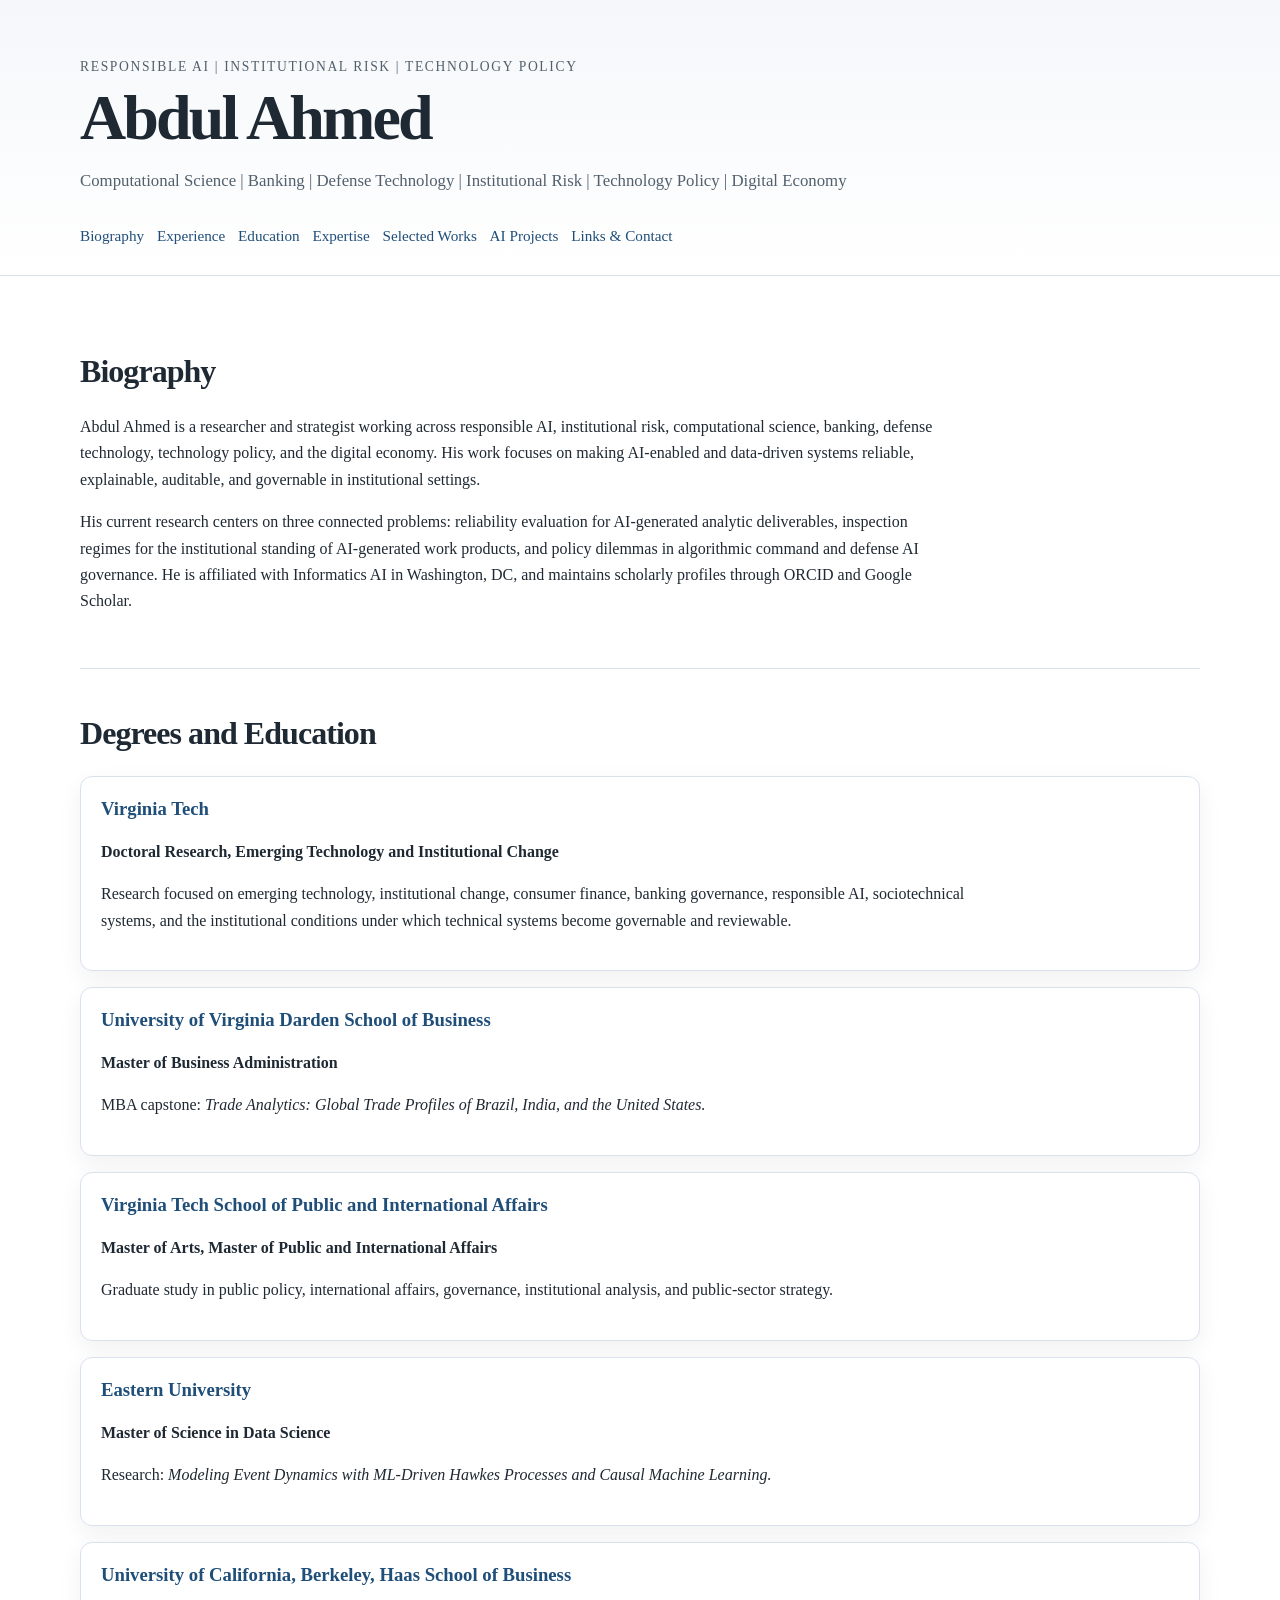
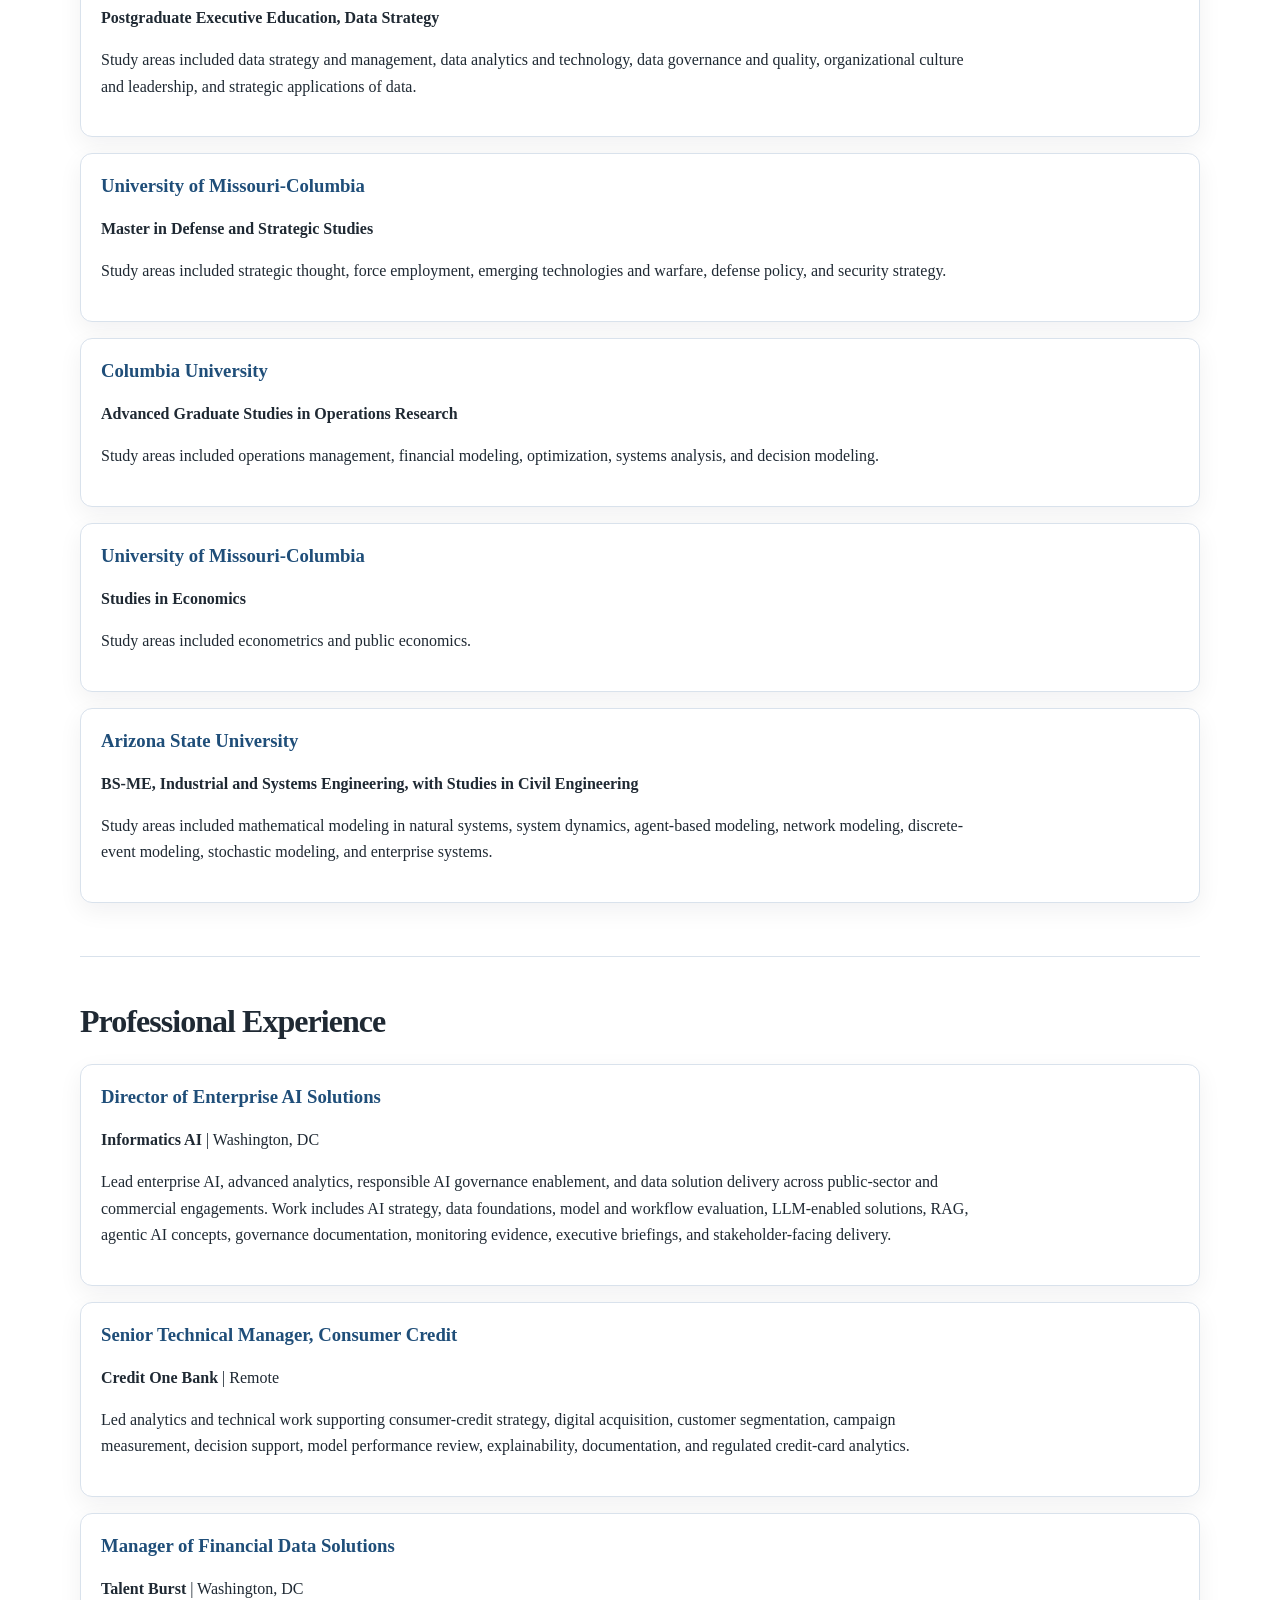
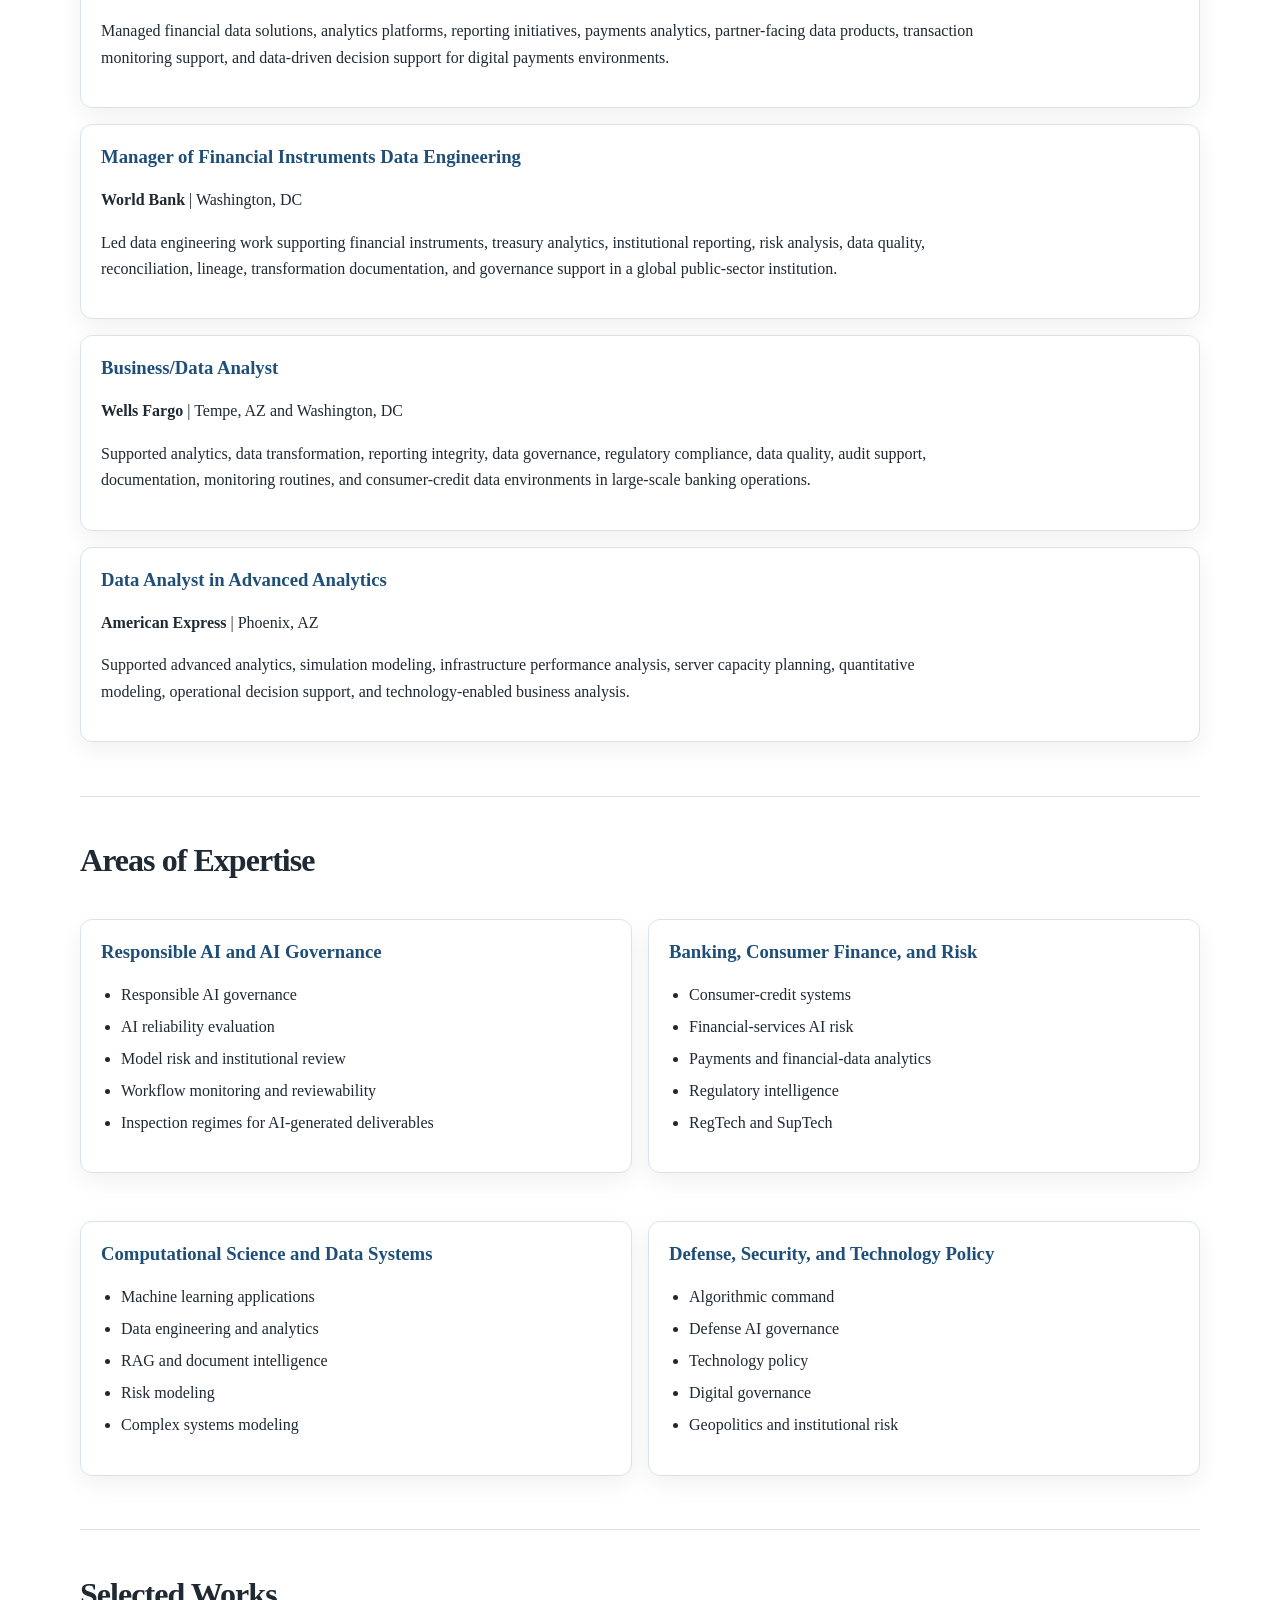
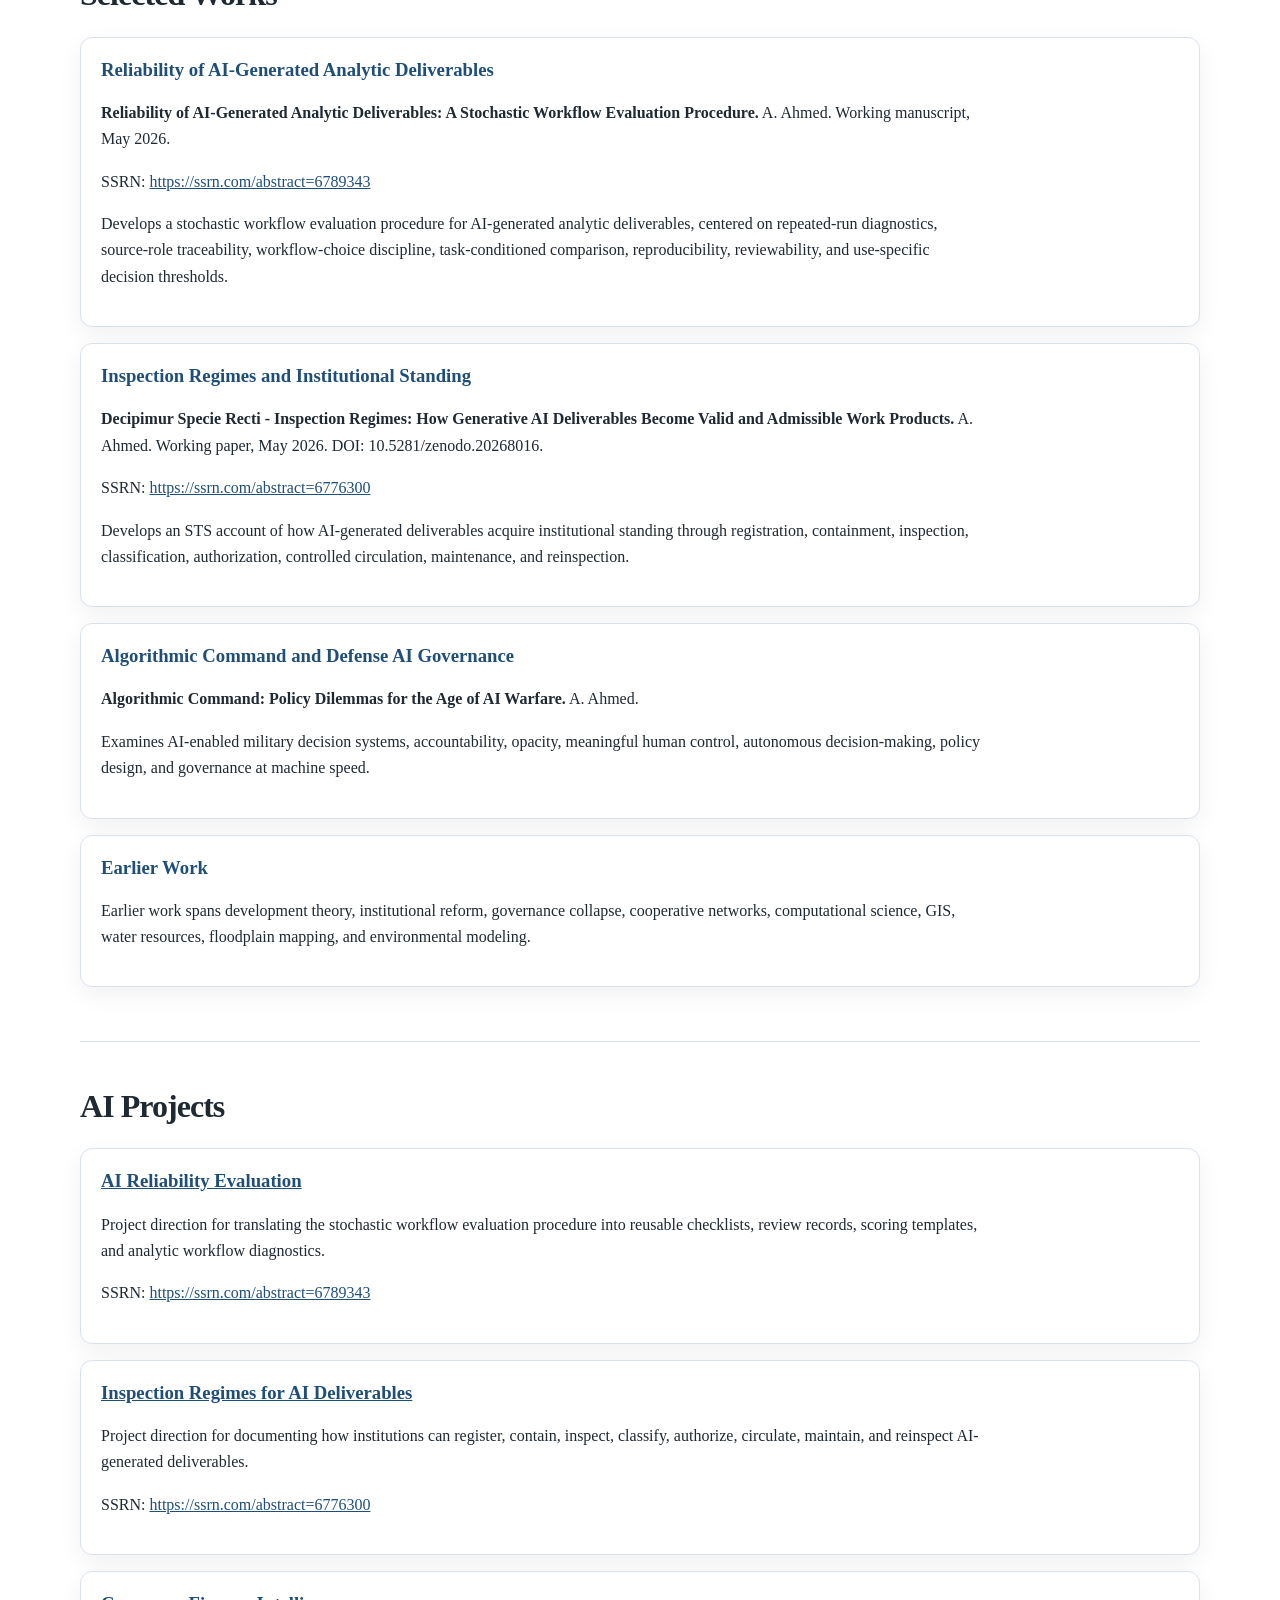
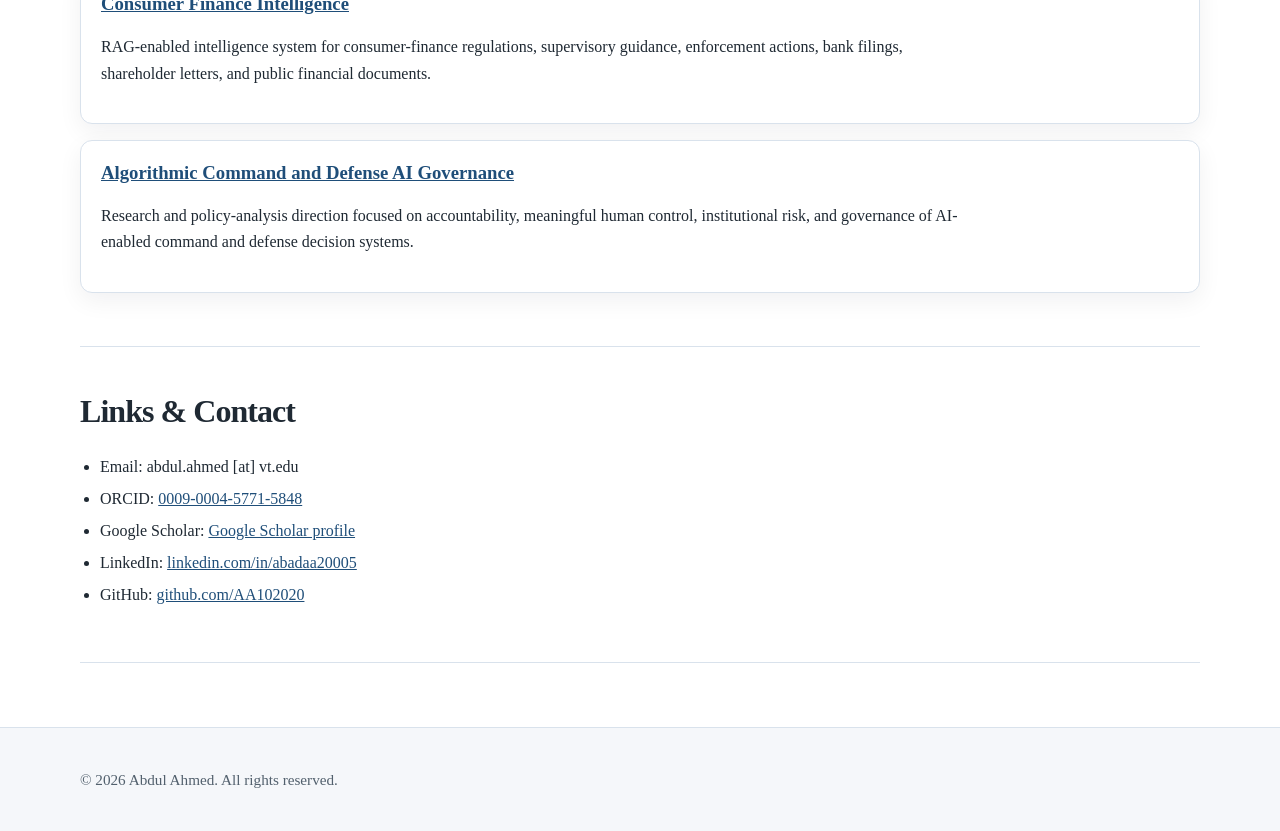
==== index.html @ 1aaeb3a7 "index.html" ====
<!DOCTYPE html>
<html lang="en">
<head>
  <meta charset="UTF-8" />
  <meta name="viewport" content="width=device-width, initial-scale=1.0" />

  <title>Abdul Ahmed | Responsible AI, Institutional Risk, and Technology Policy</title>

  <meta name="description" content="Abdul Ahmed is a researcher and strategist working across responsible AI, institutional risk, computational science, banking, defense technology, technology policy, and the digital economy." />

  <link rel="stylesheet" href="style.css" />
</head>

<body>

  <header class="site-header">
    <div class="container">
      <p class="eyebrow">Responsible AI | Institutional Risk | Technology Policy</p>
      <h1>Abdul Ahmed</h1>
      <p class="tagline">
        Computational Science | Banking | Defense Technology | Institutional Risk | Technology Policy | Digital Economy
      </p>

      <nav aria-label="Primary navigation">
        <a href="#biography">Biography</a>
        <a href="#experience">Experience</a>
        <a href="#education">Education</a>
        <a href="#expertise">Expertise</a>
        <a href="#works">Selected Works</a>
        <a href="#projects">AI Projects</a>
        <a href="#links-contact">Links & Contact</a>
      </nav>
    </div>
  </header>

  <main class="container">

    <section id="biography">
      <h2>Biography</h2>

      <p>
        Abdul Ahmed is a researcher and strategist working across responsible AI, institutional risk,
        computational science, banking, defense technology, technology policy, and the digital economy.
        His work focuses on making AI-enabled and data-driven systems reliable, explainable, auditable,
        and governable in institutional settings.
      </p>

      <p>
        His current research centers on three connected problems: reliability evaluation for
        AI-generated analytic deliverables, inspection regimes for the institutional standing of
        AI-generated work products, and policy dilemmas in algorithmic command and defense AI governance.
        He is affiliated with Informatics AI in Washington, DC, and maintains scholarly profiles through
        ORCID and Google Scholar.
      </p>
    </section>

    <section id="education">
      <h2>Degrees and Education</h2>

      <div class="card">
        <h3>Virginia Tech</h3>
        <p><strong>Doctoral Research, Emerging Technology and Institutional Change</strong></p>
        <p>
          Research focused on emerging technology, institutional change, consumer finance,
          banking governance, responsible AI, sociotechnical systems, and the institutional
          conditions under which technical systems become governable and reviewable.
        </p>
      </div>

      <div class="card">
        <h3>University of Virginia Darden School of Business</h3>
        <p><strong>Master of Business Administration</strong></p>
        <p>
          MBA capstone: <em>Trade Analytics: Global Trade Profiles of Brazil, India, and the United States.</em>
        </p>
      </div>

      <div class="card">
        <h3>Virginia Tech School of Public and International Affairs</h3>
        <p><strong>Master of Arts, Master of Public and International Affairs</strong></p>
        <p>
          Graduate study in public policy, international affairs, governance, institutional analysis,
          and public-sector strategy.
        </p>
      </div>

      <div class="card">
        <h3>Eastern University</h3>
        <p><strong>Master of Science in Data Science</strong></p>
        <p>
          Research: <em>Modeling Event Dynamics with ML-Driven Hawkes Processes and Causal Machine Learning.</em>
        </p>
      </div>

      <div class="card">
        <h3>University of California, Berkeley, Haas School of Business</h3>
        <p><strong>Postgraduate Executive Education, Data Strategy</strong></p>
        <p>
          Study areas included data strategy and management, data analytics and technology,
          data governance and quality, organizational culture and leadership, and strategic
          applications of data.
        </p>
      </div>

      <div class="card">
        <h3>University of Missouri-Columbia</h3>
        <p><strong>Master in Defense and Strategic Studies</strong></p>
        <p>
          Study areas included strategic thought, force employment, emerging technologies and warfare,
          defense policy, and security strategy.
        </p>
      </div>

      <div class="card">
        <h3>Columbia University</h3>
        <p><strong>Advanced Graduate Studies in Operations Research</strong></p>
        <p>
          Study areas included operations management, financial modeling, optimization,
          systems analysis, and decision modeling.
        </p>
      </div>

      <div class="card">
        <h3>University of Missouri-Columbia</h3>
        <p><strong>Studies in Economics</strong></p>
        <p>
          Study areas included econometrics and public economics.
        </p>
      </div>

      <div class="card">
        <h3>Arizona State University</h3>
        <p><strong>BS-ME, Industrial and Systems Engineering, with Studies in Civil Engineering</strong></p>
        <p>
          Study areas included mathematical modeling in natural systems, system dynamics,
          agent-based modeling, network modeling, discrete-event modeling, stochastic modeling,
          and enterprise systems.
        </p>
      </div>
    </section>

    <section id="experience">
      <h2>Professional Experience</h2>

      <div class="card">
        <h3>Director of Enterprise AI Solutions</h3>
        <p><strong>Informatics AI</strong> | Washington, DC</p>
        <p>
          Lead enterprise AI, advanced analytics, responsible AI governance enablement,
          and data solution delivery across public-sector and commercial engagements.
          Work includes AI strategy, data foundations, model and workflow evaluation,
          LLM-enabled solutions, RAG, agentic AI concepts, governance documentation,
          monitoring evidence, executive briefings, and stakeholder-facing delivery.
        </p>
      </div>

      <div class="card">
        <h3>Senior Technical Manager, Consumer Credit</h3>
        <p><strong>Credit One Bank</strong> | Remote</p>
        <p>
          Led analytics and technical work supporting consumer-credit strategy, digital acquisition,
          customer segmentation, campaign measurement, decision support, model performance review,
          explainability, documentation, and regulated credit-card analytics.
        </p>
      </div>

      <div class="card">
        <h3>Manager of Financial Data Solutions</h3>
        <p><strong>Talent Burst</strong> | Washington, DC</p>
        <p>
          Managed financial data solutions, analytics platforms, reporting initiatives,
          payments analytics, partner-facing data products, transaction monitoring support,
          and data-driven decision support for digital payments environments.
        </p>
      </div>

      <div class="card">
        <h3>Manager of Financial Instruments Data Engineering</h3>
        <p><strong>World Bank</strong> | Washington, DC</p>
        <p>
          Led data engineering work supporting financial instruments, treasury analytics,
          institutional reporting, risk analysis, data quality, reconciliation, lineage,
          transformation documentation, and governance support in a global public-sector institution.
        </p>
      </div>

      <div class="card">
        <h3>Business/Data Analyst</h3>
        <p><strong>Wells Fargo</strong> | Tempe, AZ and Washington, DC</p>
        <p>
          Supported analytics, data transformation, reporting integrity, data governance,
          regulatory compliance, data quality, audit support, documentation, monitoring routines,
          and consumer-credit data environments in large-scale banking operations.
        </p>
      </div>

      <div class="card">
        <h3>Data Analyst in Advanced Analytics</h3>
        <p><strong>American Express</strong> | Phoenix, AZ</p>
        <p>
          Supported advanced analytics, simulation modeling, infrastructure performance analysis,
          server capacity planning, quantitative modeling, operational decision support,
          and technology-enabled business analysis.
        </p>
      </div>
    </section>

    <section id="expertise">
      <h2>Areas of Expertise</h2>

      <div class="grid">
        <div class="card">
          <h3>Responsible AI and AI Governance</h3>
          <ul>
            <li>Responsible AI governance</li>
            <li>AI reliability evaluation</li>
            <li>Model risk and institutional review</li>
            <li>Workflow monitoring and reviewability</li>
            <li>Inspection regimes for AI-generated deliverables</li>
          </ul>
        </div>

        <div class="card">
          <h3>Banking, Consumer Finance, and Risk</h3>
          <ul>
            <li>Consumer-credit systems</li>
            <li>Financial-services AI risk</li>
            <li>Payments and financial-data analytics</li>
            <li>Regulatory intelligence</li>
            <li>RegTech and SupTech</li>
          </ul>
        </div>

        <div class="card">
          <h3>Computational Science and Data Systems</h3>
          <ul>
            <li>Machine learning applications</li>
            <li>Data engineering and analytics</li>
            <li>RAG and document intelligence</li>
            <li>Risk modeling</li>
            <li>Complex systems modeling</li>
          </ul>
        </div>

        <div class="card">
          <h3>Defense, Security, and Technology Policy</h3>
          <ul>
            <li>Algorithmic command</li>
            <li>Defense AI governance</li>
            <li>Technology policy</li>
            <li>Digital governance</li>
            <li>Geopolitics and institutional risk</li>
          </ul>
        </div>
      </div>
    </section>

    <section id="works">
      <h2>Selected Works</h2>

      <div class="card">
        <h3>Reliability of AI-Generated Analytic Deliverables</h3>
        <p>
          <strong>Reliability of AI-Generated Analytic Deliverables: A Stochastic Workflow Evaluation Procedure.</strong>
          A. Ahmed. Working manuscript, May 2026.
        </p>
        <p>
          SSRN:
          <a href="https://ssrn.com/abstract=6789343" target="_blank" rel="noopener">
            https://ssrn.com/abstract=6789343
          </a>
        </p>
        <p>
          Develops a stochastic workflow evaluation procedure for AI-generated analytic deliverables,
          centered on repeated-run diagnostics, source-role traceability, workflow-choice discipline,
          task-conditioned comparison, reproducibility, reviewability, and use-specific decision thresholds.
        </p>
      </div>

      <div class="card">
        <h3>Inspection Regimes and Institutional Standing</h3>
        <p>
          <strong>Decipimur Specie Recti - Inspection Regimes: How Generative AI Deliverables Become Valid and Admissible Work Products.</strong>
          A. Ahmed. Working paper, May 2026. DOI: 10.5281/zenodo.20268016.
        </p>
        <p>
          SSRN:
          <a href="https://ssrn.com/abstract=6776300" target="_blank" rel="noopener">
            https://ssrn.com/abstract=6776300
          </a>
        </p>
        <p>
          Develops an STS account of how AI-generated deliverables acquire institutional standing
          through registration, containment, inspection, classification, authorization, controlled circulation,
          maintenance, and reinspection.
        </p>
      </div>

      <div class="card">
        <h3>Algorithmic Command and Defense AI Governance</h3>
        <p>
          <strong>Algorithmic Command: Policy Dilemmas for the Age of AI Warfare.</strong>
          A. Ahmed.
        </p>
        <p>
          Examines AI-enabled military decision systems, accountability, opacity, meaningful human control,
          autonomous decision-making, policy design, and governance at machine speed.
        </p>
      </div>

      <div class="card">
        <h3>Earlier Work</h3>
        <p>
          Earlier work spans development theory, institutional reform, governance collapse,
          cooperative networks, computational science, GIS, water resources, floodplain mapping,
          and environmental modeling.
        </p>
      </div>
    </section>

    <section id="projects">
      <h2>AI Projects</h2>

      <div class="card">
        <h3>
          <a href="https://github.com/AA102020/ai-reliability-evaluation" target="_blank" rel="noopener">
            AI Reliability Evaluation
          </a>
        </h3>
        <p>
          Project direction for translating the stochastic workflow evaluation procedure into reusable
          checklists, review records, scoring templates, and analytic workflow diagnostics.
        </p>
        <p>
          SSRN:
          <a href="https://ssrn.com/abstract=6789343" target="_blank" rel="noopener">
            https://ssrn.com/abstract=6789343
          </a>
        </p>
      </div>

      <div class="card">
        <h3>
          <a href="https://github.com/AA102020/inspection-regimes-ai-deliverables" target="_blank" rel="noopener">
            Inspection Regimes for AI Deliverables
          </a>
        </h3>
        <p>
          Project direction for documenting how institutions can register, contain, inspect,
          classify, authorize, circulate, maintain, and reinspect AI-generated deliverables.
        </p>
        <p>
          SSRN:
          <a href="https://ssrn.com/abstract=6776300" target="_blank" rel="noopener">
            https://ssrn.com/abstract=6776300
          </a>
        </p>
      </div>

      <div class="card">
        <h3>
          <a href="https://github.com/AA102020/consumer-finance-intelligence" target="_blank" rel="noopener">
            Consumer Finance Intelligence
          </a>
        </h3>
        <p>
          RAG-enabled intelligence system for consumer-finance regulations, supervisory guidance,
          enforcement actions, bank filings, shareholder letters, and public financial documents.
        </p>
      </div>

      <div class="card">
        <h3>
          <a href="https://github.com/AA102020/algorithmic-command-ai-governance" target="_blank" rel="noopener">
            Algorithmic Command and Defense AI Governance
          </a>
        </h3>
        <p>
          Research and policy-analysis direction focused on accountability, meaningful human control,
          institutional risk, and governance of AI-enabled command and defense decision systems.
        </p>
      </div>
    </section>

    <section id="links-contact">
      <h2>Links & Contact</h2>

      <ul>
        <li>
          Email: abdul.ahmed [at] vt.edu
        </li>
        <li>
          ORCID:
          <a href="https://orcid.org/0009-0004-5771-5848" target="_blank" rel="noopener">
            0009-0004-5771-5848
          </a>
        </li>
        <li>
          Google Scholar:
          <a href="https://scholar.google.com/citations?user=kqfBtnMAAAAJ&hl=en" target="_blank" rel="noopener">
            Google Scholar profile
          </a>
        </li>
        <li>
          LinkedIn:
          <a href="https://www.linkedin.com/in/abadaa20005" target="_blank" rel="noopener">
            linkedin.com/in/abadaa20005
          </a>
        </li>
        <li>
          GitHub:
          <a href="https://github.com/AA102020" target="_blank" rel="noopener">
            github.com/AA102020
          </a>
        </li>
      </ul>
    </section>

  </main>

  <footer>
    <div class="container">
      <p>&copy; 2026 Abdul Ahmed. All rights reserved.</p>
    </div>
  </footer>

</body>
</html>
---- style.css ----
:root {
  --bg: #ffffff;
  --text: #1f2933;
  --muted: #52606d;
  --line: #d9e2ec;
  --accent: #1f4e79;
  --light: #f5f7fa;
  --card: #ffffff;
  --shadow: rgba(15, 23, 42, 0.06);
}

* {
  box-sizing: border-box;
}

html {
  scroll-behavior: smooth;
}

body {
  margin: 0;
  font-family: Georgia, "Times New Roman", serif;
  background: var(--bg);
  color: var(--text);
  line-height: 1.65;
}

.container {
  width: min(1120px, 92%);
  margin: 0 auto;
}

.site-header {
  background: linear-gradient(180deg, #f5f7fa 0%, #ffffff 100%);
  border-bottom: 1px solid var(--line);
  padding: 3.5rem 0 1.6rem;
}

.eyebrow {
  margin: 0 0 0.35rem;
  color: var(--muted);
  text-transform: uppercase;
  letter-spacing: 0.12em;
  font-size: 0.85rem;
}

.site-header h1 {
  margin: 0;
  font-size: clamp(2.25rem, 5vw, 4rem);
  line-height: 1.05;
  letter-spacing: -0.045em;
  max-width: 980px;
}

.tagline {
  margin: 1rem 0 1.75rem;
  font-size: 1.05rem;
  color: var(--muted);
  max-width: 980px;
}

nav {
  display: flex;
  flex-wrap: wrap;
  gap: 0.8rem;
  margin-top: 1.25rem;
}

nav a {
  color: var(--accent);
  text-decoration: none;
  font-size: 0.95rem;
  border-bottom: 1px solid transparent;
}

nav a:hover,
nav a:focus {
  border-bottom: 1px solid var(--accent);
}

main {
  padding: 2rem 0 4rem;
}

section {
  padding: 2.35rem 0;
  border-bottom: 1px solid var(--line);
}

h2 {
  font-size: 2rem;
  margin: 0 0 1rem;
  letter-spacing: -0.03em;
}

h3 {
  margin-top: 0;
  color: var(--accent);
  line-height: 1.25;
}

p {
  max-width: 880px;
}

ul {
  padding-left: 1.25rem;
}

li {
  margin-bottom: 0.35rem;
}

.card {
  background: var(--card);
  border: 1px solid var(--line);
  border-radius: 12px;
  padding: 1.25rem;
  margin: 1rem 0;
  box-shadow: 0 8px 24px var(--shadow);
}

.card.emphasis {
  background: var(--light);
}

.grid {
  display: grid;
  grid-template-columns: repeat(2, minmax(0, 1fr));
  gap: 1rem;
}

.two-column {
  columns: 2;
  column-gap: 3rem;
}

a {
  color: var(--accent);
}

footer {
  background: var(--light);
  border-top: 1px solid var(--line);
  padding: 1.5rem 0;
  color: var(--muted);
  font-size: 0.95rem;
}

@media (max-width: 800px) {
  .grid {
    grid-template-columns: 1fr;
  }

  .two-column {
    columns: 1;
  }

  nav {
    display: block;
  }

  nav a {
    display: block;
    margin: 0.4rem 0;
  }
}
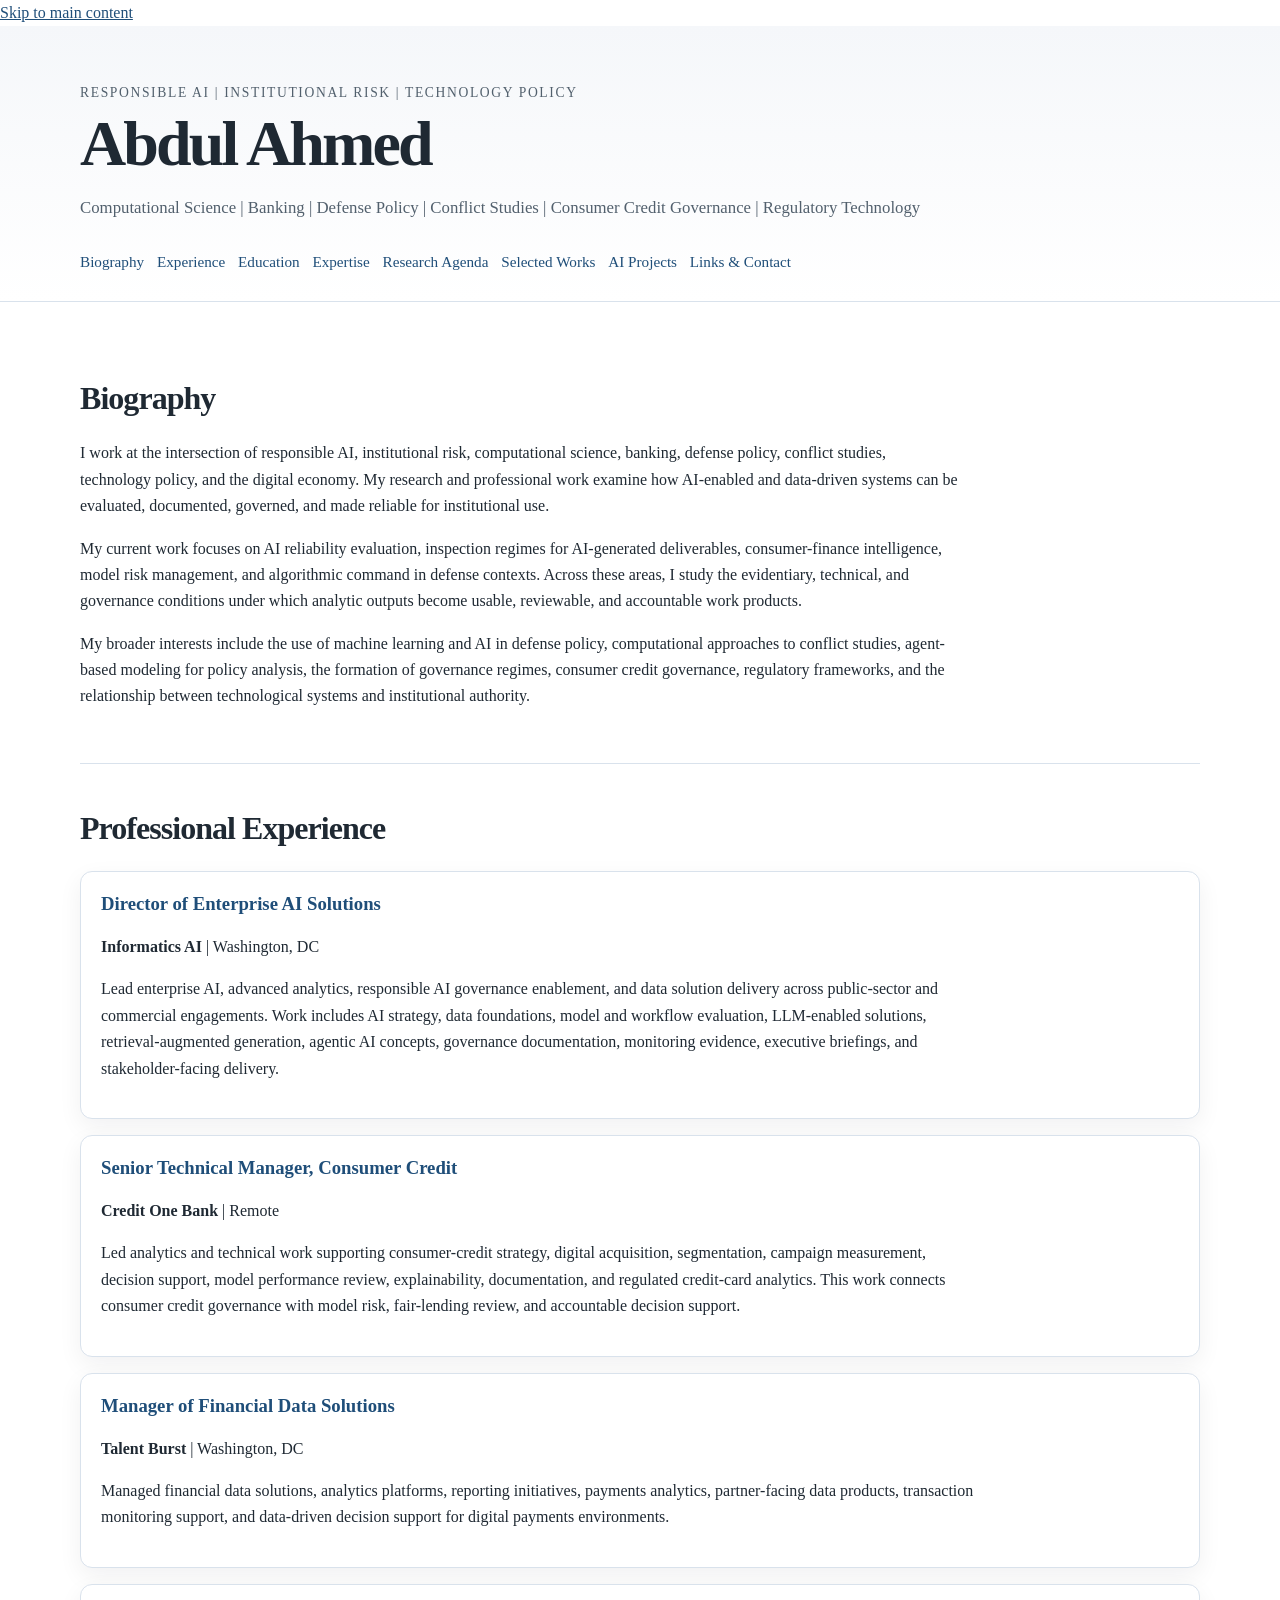
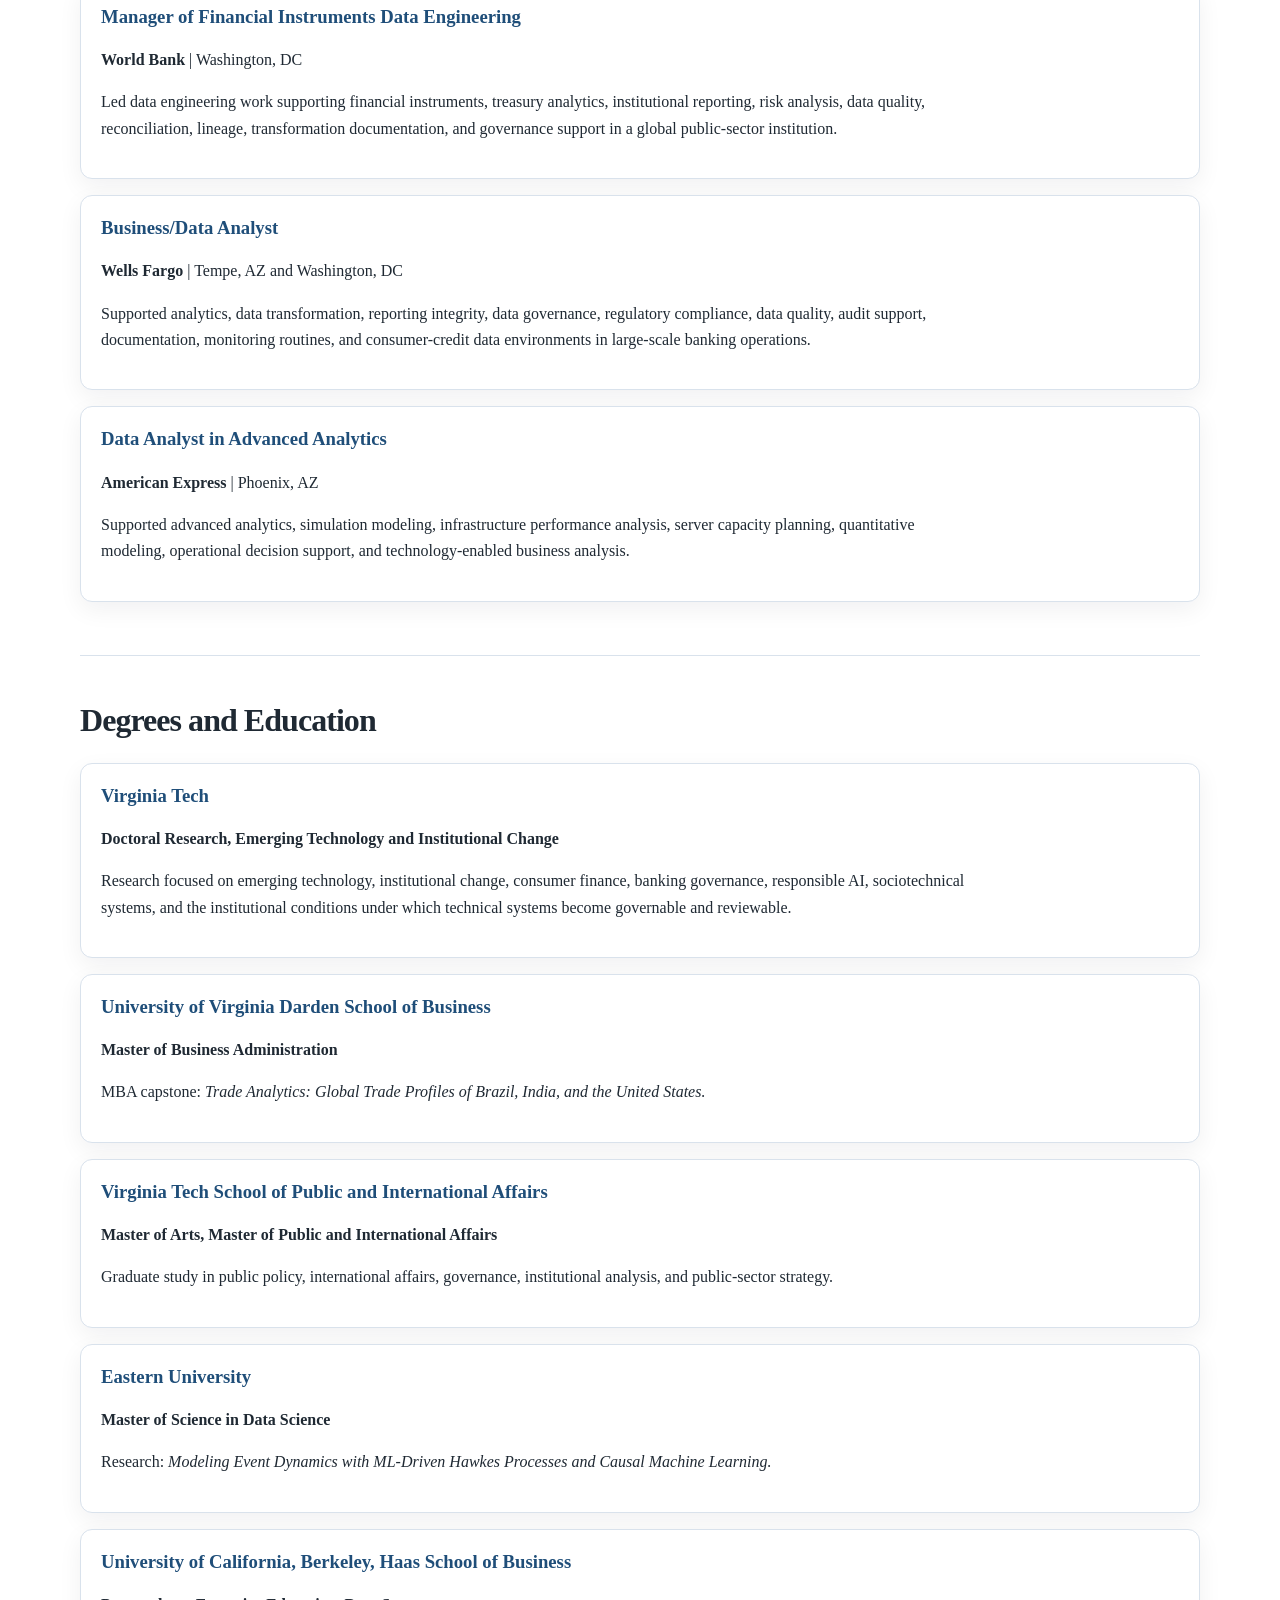
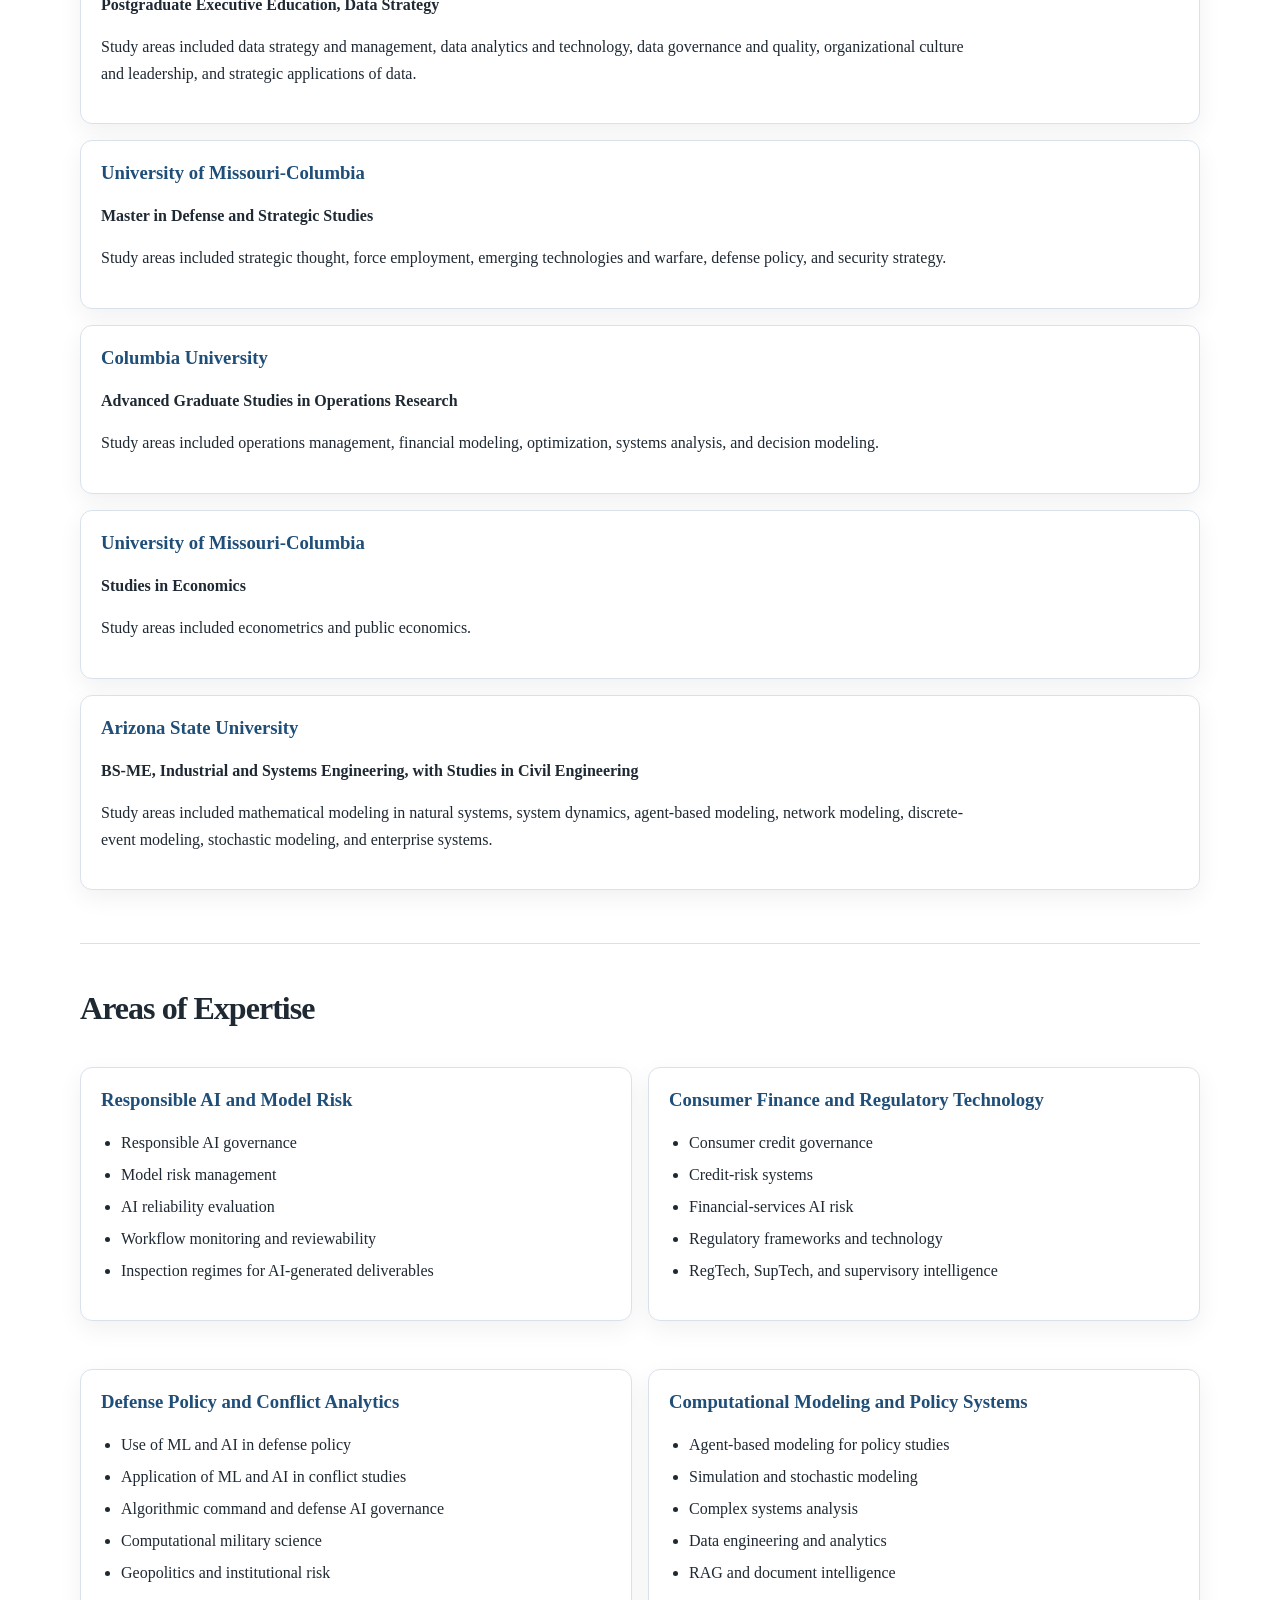
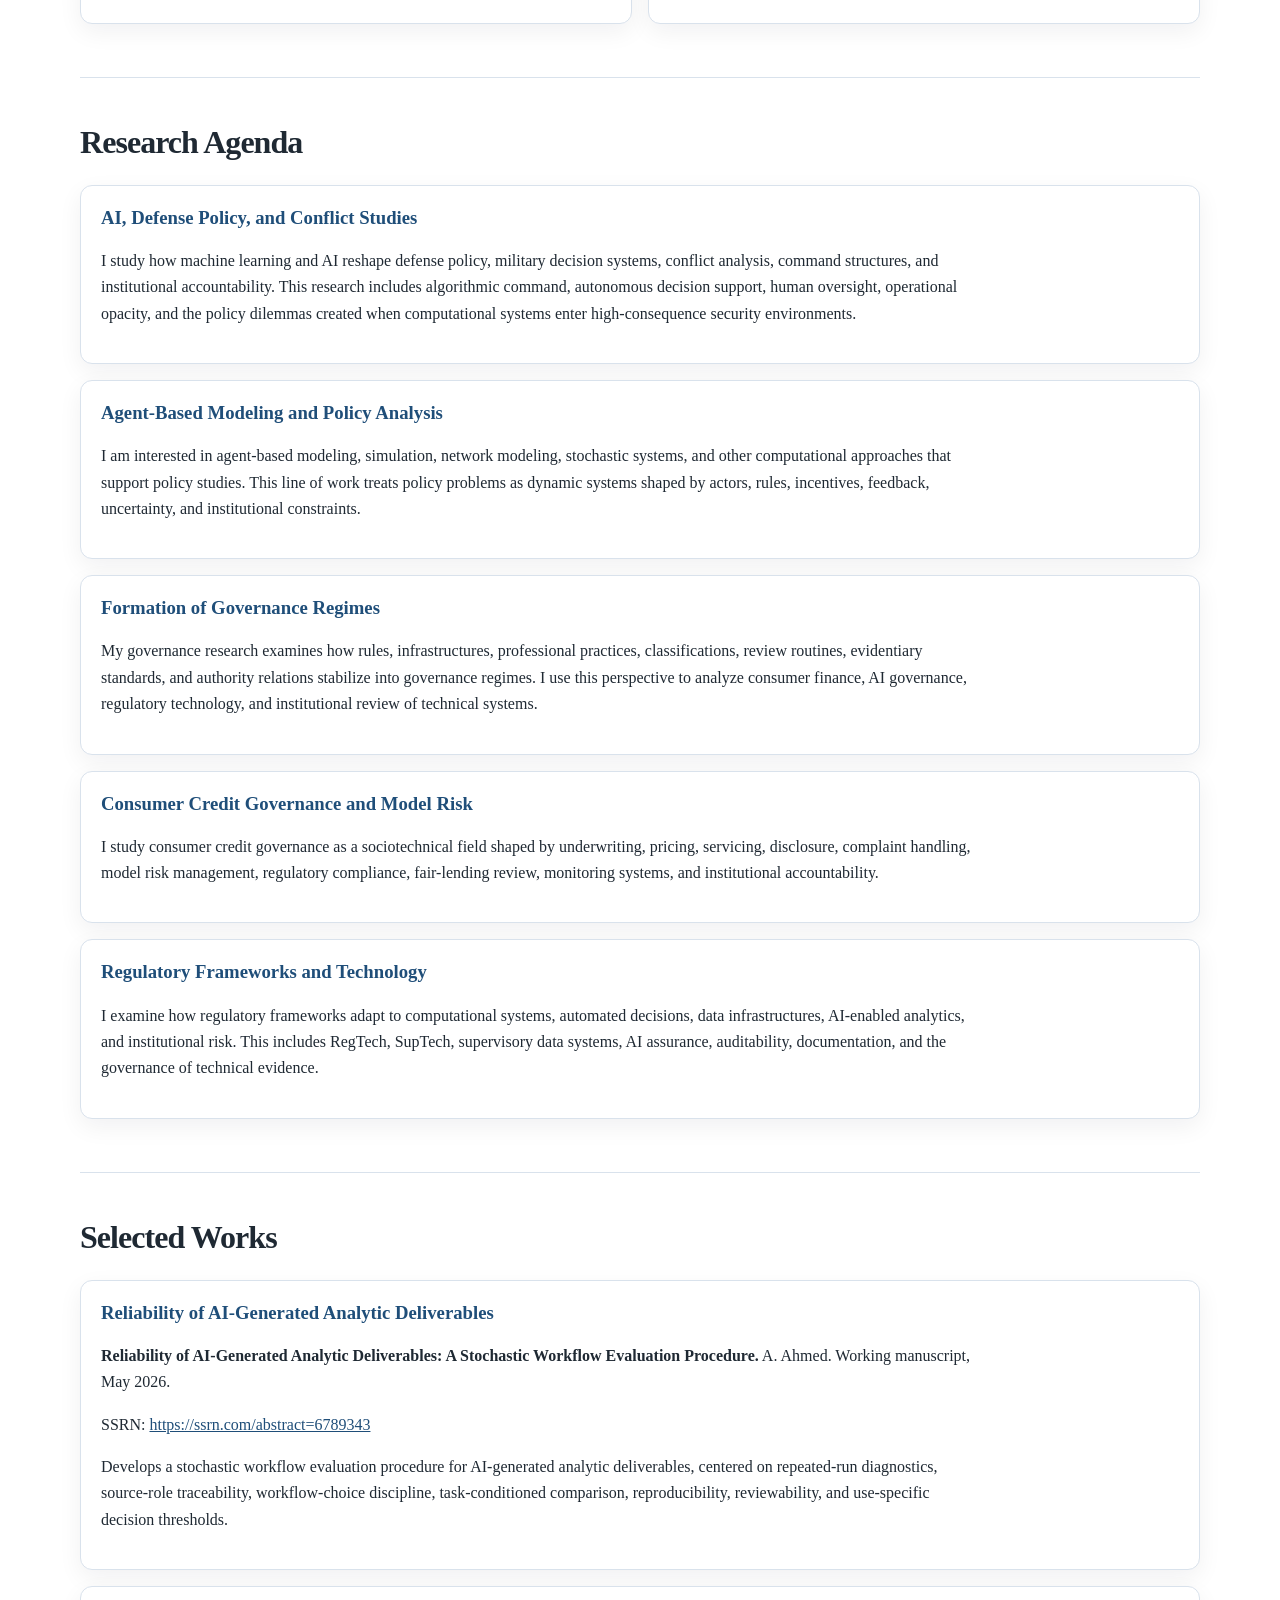
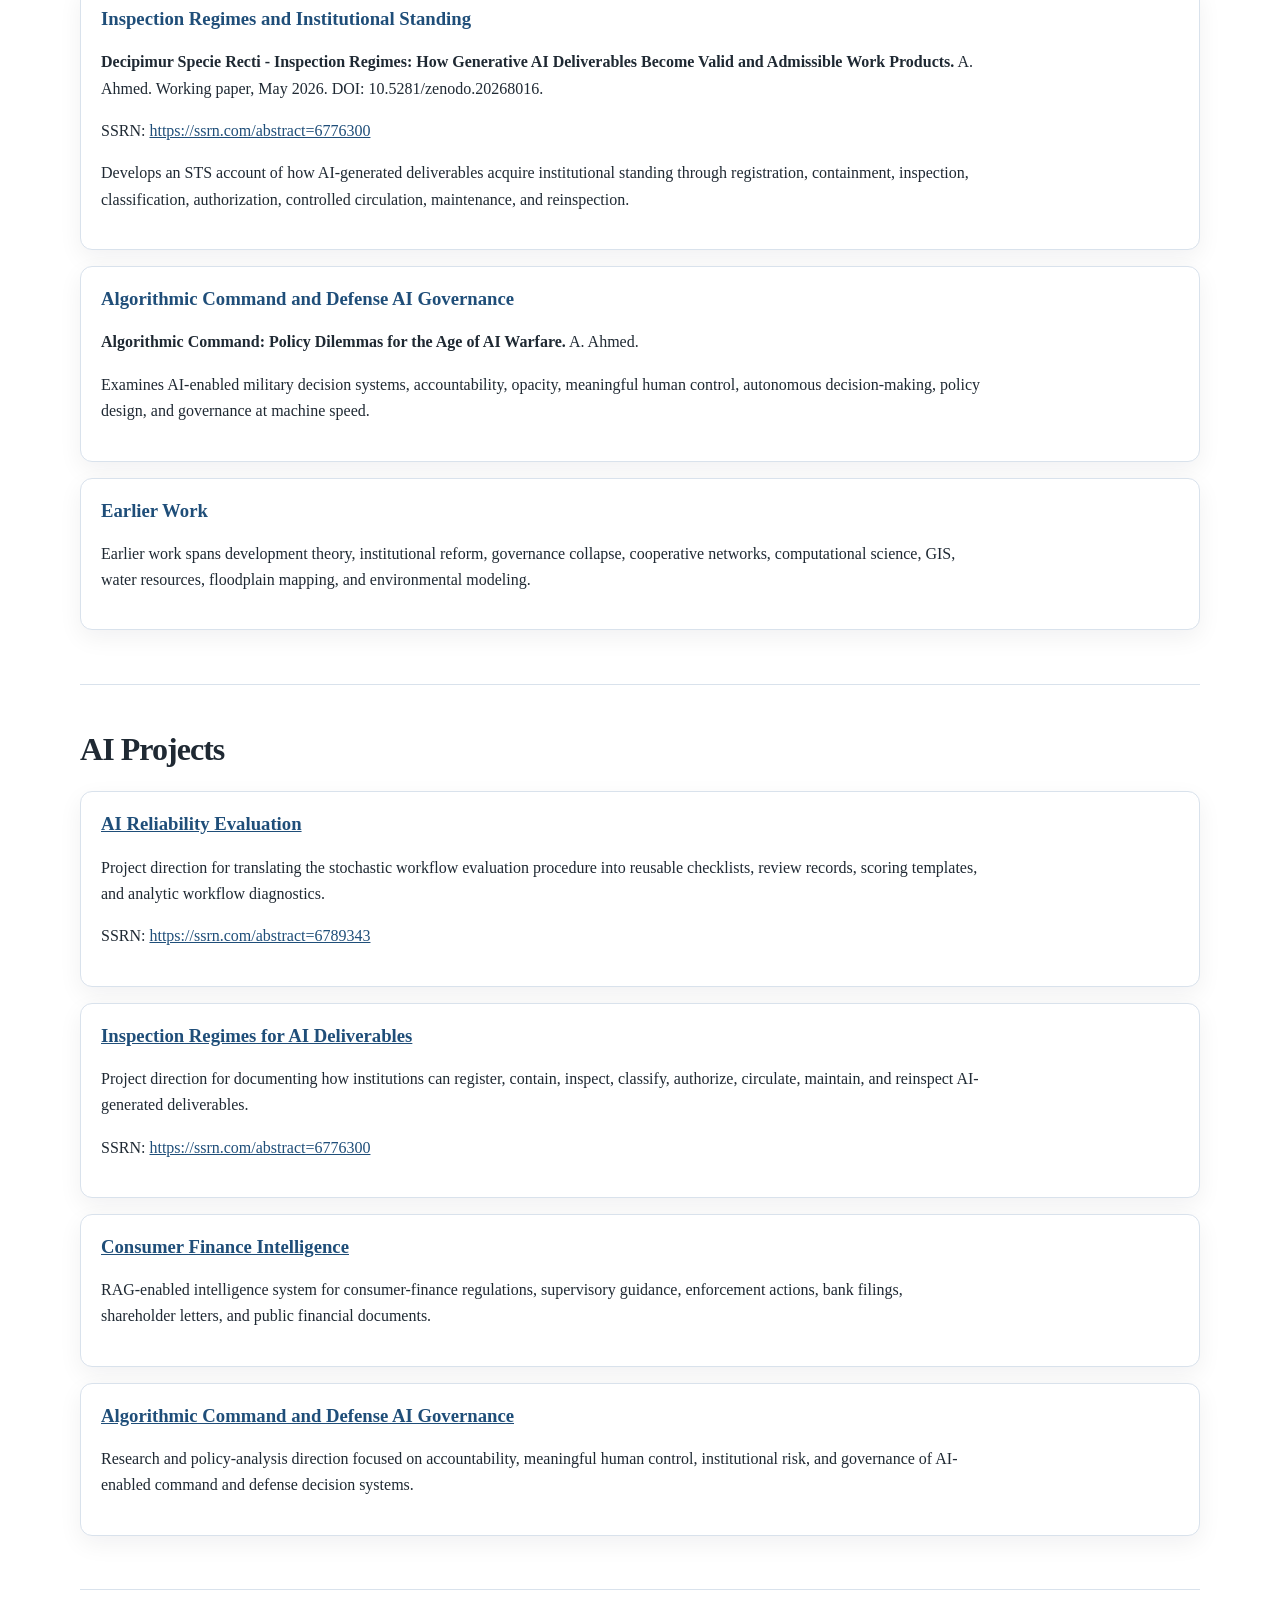
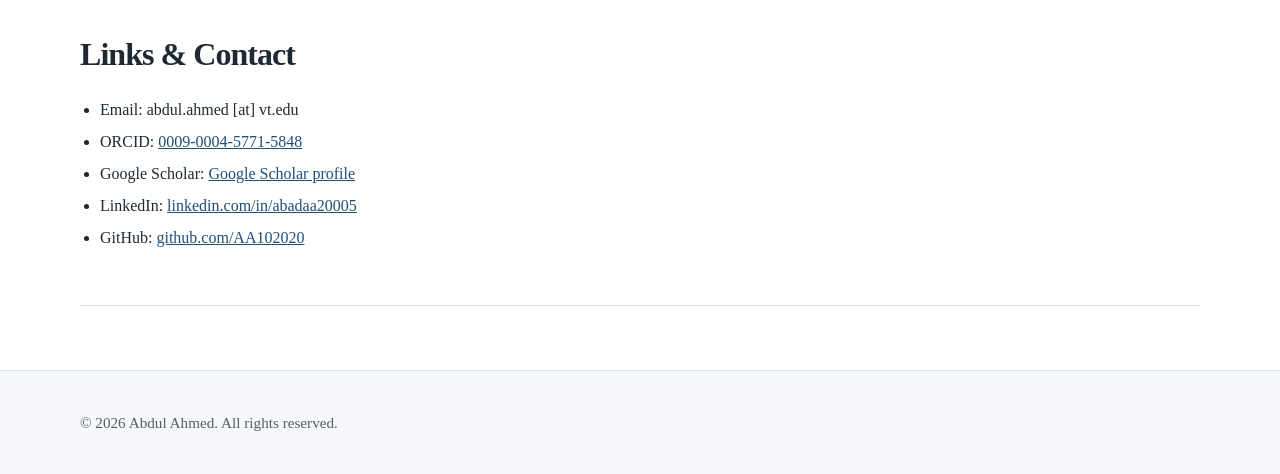
==== commit 60c2dcda: "Update index.html" ====
--- a/index.html
+++ b/index.html
@@ -6,19 +6,33 @@
 
   <title>Abdul Ahmed | Responsible AI, Institutional Risk, and Technology Policy</title>
 
-  <meta name="description" content="Abdul Ahmed is a researcher and strategist working across responsible AI, institutional risk, computational science, banking, defense technology, technology policy, and the digital economy." />
+  <meta name="description" content="Abdul Ahmed works across responsible AI, institutional risk, computational science, banking, defense policy, conflict studies, consumer credit governance, model risk management, regulatory technology, and the digital economy." />
+  <meta name="author" content="Abdul Ahmed" />
+  <meta name="robots" content="index, follow" />
+  <link rel="canonical" href="https://AA102020.github.io" />
+
+  <meta property="og:title" content="Abdul Ahmed | Responsible AI, Institutional Risk, and Technology Policy" />
+  <meta property="og:description" content="Professional website for Abdul Ahmed, focused on responsible AI, institutional risk, computational science, consumer credit governance, defense policy, conflict studies, model risk management, regulatory frameworks, and technology policy." />
+  <meta property="og:type" content="website" />
+  <meta property="og:url" content="https://AA102020.github.io" />
+
+  <meta name="twitter:card" content="summary" />
+  <meta name="twitter:title" content="Abdul Ahmed | Responsible AI, Institutional Risk, and Technology Policy" />
+  <meta name="twitter:description" content="Responsible AI, institutional risk, defense policy, conflict studies, consumer credit governance, model risk management, and regulatory technology." />
 
   <link rel="stylesheet" href="style.css" />
 </head>
 
 <body>
+
+  <a class="skip-link" href="#main-content">Skip to main content</a>
 
   <header class="site-header">
     <div class="container">
       <p class="eyebrow">Responsible AI | Institutional Risk | Technology Policy</p>
       <h1>Abdul Ahmed</h1>
       <p class="tagline">
-        Computational Science | Banking | Defense Technology | Institutional Risk | Technology Policy | Digital Economy
+        Computational Science | Banking | Defense Policy | Conflict Studies | Consumer Credit Governance | Regulatory Technology
       </p>
 
       <nav aria-label="Primary navigation">
@@ -26,6 +40,7 @@
         <a href="#experience">Experience</a>
         <a href="#education">Education</a>
         <a href="#expertise">Expertise</a>
+        <a href="#research-agenda">Research Agenda</a>
         <a href="#works">Selected Works</a>
         <a href="#projects">AI Projects</a>
         <a href="#links-contact">Links & Contact</a>
@@ -33,25 +48,98 @@
     </div>
   </header>
 
-  <main class="container">
+  <main id="main-content" class="container">
 
     <section id="biography">
       <h2>Biography</h2>
 
       <p>
-        Abdul Ahmed is a researcher and strategist working across responsible AI, institutional risk,
-        computational science, banking, defense technology, technology policy, and the digital economy.
-        His work focuses on making AI-enabled and data-driven systems reliable, explainable, auditable,
-        and governable in institutional settings.
+        I work at the intersection of responsible AI, institutional risk, computational science,
+        banking, defense policy, conflict studies, technology policy, and the digital economy.
+        My research and professional work examine how AI-enabled and data-driven systems can be
+        evaluated, documented, governed, and made reliable for institutional use.
       </p>
 
       <p>
-        His current research centers on three connected problems: reliability evaluation for
-        AI-generated analytic deliverables, inspection regimes for the institutional standing of
-        AI-generated work products, and policy dilemmas in algorithmic command and defense AI governance.
-        He is affiliated with Informatics AI in Washington, DC, and maintains scholarly profiles through
-        ORCID and Google Scholar.
+        My current work focuses on AI reliability evaluation, inspection regimes for AI-generated
+        deliverables, consumer-finance intelligence, model risk management, and algorithmic command
+        in defense contexts. Across these areas, I study the evidentiary, technical, and governance
+        conditions under which analytic outputs become usable, reviewable, and accountable work products.
       </p>
+
+      <p>
+        My broader interests include the use of machine learning and AI in defense policy,
+        computational approaches to conflict studies, agent-based modeling for policy analysis,
+        the formation of governance regimes, consumer credit governance, regulatory frameworks,
+        and the relationship between technological systems and institutional authority.
+      </p>
+    </section>
+
+    <section id="experience">
+      <h2>Professional Experience</h2>
+
+      <div class="card">
+        <h3>Director of Enterprise AI Solutions</h3>
+        <p><strong>Informatics AI</strong> | Washington, DC</p>
+        <p>
+          Lead enterprise AI, advanced analytics, responsible AI governance enablement,
+          and data solution delivery across public-sector and commercial engagements.
+          Work includes AI strategy, data foundations, model and workflow evaluation,
+          LLM-enabled solutions, retrieval-augmented generation, agentic AI concepts,
+          governance documentation, monitoring evidence, executive briefings, and stakeholder-facing delivery.
+        </p>
+      </div>
+
+      <div class="card">
+        <h3>Senior Technical Manager, Consumer Credit</h3>
+        <p><strong>Credit One Bank</strong> | Remote</p>
+        <p>
+          Led analytics and technical work supporting consumer-credit strategy, digital acquisition,
+          segmentation, campaign measurement, decision support, model performance review,
+          explainability, documentation, and regulated credit-card analytics. This work connects
+          consumer credit governance with model risk, fair-lending review, and accountable decision support.
+        </p>
+      </div>
+
+      <div class="card">
+        <h3>Manager of Financial Data Solutions</h3>
+        <p><strong>Talent Burst</strong> | Washington, DC</p>
+        <p>
+          Managed financial data solutions, analytics platforms, reporting initiatives,
+          payments analytics, partner-facing data products, transaction monitoring support,
+          and data-driven decision support for digital payments environments.
+        </p>
+      </div>
+
+      <div class="card">
+        <h3>Manager of Financial Instruments Data Engineering</h3>
+        <p><strong>World Bank</strong> | Washington, DC</p>
+        <p>
+          Led data engineering work supporting financial instruments, treasury analytics,
+          institutional reporting, risk analysis, data quality, reconciliation, lineage,
+          transformation documentation, and governance support in a global public-sector institution.
+        </p>
+      </div>
+
+      <div class="card">
+        <h3>Business/Data Analyst</h3>
+        <p><strong>Wells Fargo</strong> | Tempe, AZ and Washington, DC</p>
+        <p>
+          Supported analytics, data transformation, reporting integrity, data governance,
+          regulatory compliance, data quality, audit support, documentation, monitoring routines,
+          and consumer-credit data environments in large-scale banking operations.
+        </p>
+      </div>
+
+      <div class="card">
+        <h3>Data Analyst in Advanced Analytics</h3>
+        <p><strong>American Express</strong> | Phoenix, AZ</p>
+        <p>
+          Supported advanced analytics, simulation modeling, infrastructure performance analysis,
+          server capacity planning, quantitative modeling, operational decision support,
+          and technology-enabled business analysis.
+        </p>
+      </div>
     </section>
 
     <section id="education">
@@ -139,119 +227,105 @@
       </div>
     </section>
 
-    <section id="experience">
-      <h2>Professional Experience</h2>
-
-      <div class="card">
-        <h3>Director of Enterprise AI Solutions</h3>
-        <p><strong>Informatics AI</strong> | Washington, DC</p>
-        <p>
-          Lead enterprise AI, advanced analytics, responsible AI governance enablement,
-          and data solution delivery across public-sector and commercial engagements.
-          Work includes AI strategy, data foundations, model and workflow evaluation,
-          LLM-enabled solutions, RAG, agentic AI concepts, governance documentation,
-          monitoring evidence, executive briefings, and stakeholder-facing delivery.
-        </p>
-      </div>
-
-      <div class="card">
-        <h3>Senior Technical Manager, Consumer Credit</h3>
-        <p><strong>Credit One Bank</strong> | Remote</p>
-        <p>
-          Led analytics and technical work supporting consumer-credit strategy, digital acquisition,
-          customer segmentation, campaign measurement, decision support, model performance review,
-          explainability, documentation, and regulated credit-card analytics.
-        </p>
-      </div>
-
-      <div class="card">
-        <h3>Manager of Financial Data Solutions</h3>
-        <p><strong>Talent Burst</strong> | Washington, DC</p>
-        <p>
-          Managed financial data solutions, analytics platforms, reporting initiatives,
-          payments analytics, partner-facing data products, transaction monitoring support,
-          and data-driven decision support for digital payments environments.
-        </p>
-      </div>
-
-      <div class="card">
-        <h3>Manager of Financial Instruments Data Engineering</h3>
-        <p><strong>World Bank</strong> | Washington, DC</p>
-        <p>
-          Led data engineering work supporting financial instruments, treasury analytics,
-          institutional reporting, risk analysis, data quality, reconciliation, lineage,
-          transformation documentation, and governance support in a global public-sector institution.
-        </p>
-      </div>
-
-      <div class="card">
-        <h3>Business/Data Analyst</h3>
-        <p><strong>Wells Fargo</strong> | Tempe, AZ and Washington, DC</p>
-        <p>
-          Supported analytics, data transformation, reporting integrity, data governance,
-          regulatory compliance, data quality, audit support, documentation, monitoring routines,
-          and consumer-credit data environments in large-scale banking operations.
-        </p>
-      </div>
-
-      <div class="card">
-        <h3>Data Analyst in Advanced Analytics</h3>
-        <p><strong>American Express</strong> | Phoenix, AZ</p>
-        <p>
-          Supported advanced analytics, simulation modeling, infrastructure performance analysis,
-          server capacity planning, quantitative modeling, operational decision support,
-          and technology-enabled business analysis.
-        </p>
-      </div>
-    </section>
-
     <section id="expertise">
       <h2>Areas of Expertise</h2>
 
       <div class="grid">
         <div class="card">
-          <h3>Responsible AI and AI Governance</h3>
+          <h3>Responsible AI and Model Risk</h3>
           <ul>
             <li>Responsible AI governance</li>
+            <li>Model risk management</li>
             <li>AI reliability evaluation</li>
-            <li>Model risk and institutional review</li>
             <li>Workflow monitoring and reviewability</li>
             <li>Inspection regimes for AI-generated deliverables</li>
           </ul>
         </div>
 
         <div class="card">
-          <h3>Banking, Consumer Finance, and Risk</h3>
+          <h3>Consumer Finance and Regulatory Technology</h3>
           <ul>
-            <li>Consumer-credit systems</li>
+            <li>Consumer credit governance</li>
+            <li>Credit-risk systems</li>
             <li>Financial-services AI risk</li>
-            <li>Payments and financial-data analytics</li>
-            <li>Regulatory intelligence</li>
-            <li>RegTech and SupTech</li>
+            <li>Regulatory frameworks and technology</li>
+            <li>RegTech, SupTech, and supervisory intelligence</li>
           </ul>
         </div>
 
         <div class="card">
-          <h3>Computational Science and Data Systems</h3>
+          <h3>Defense Policy and Conflict Analytics</h3>
           <ul>
-            <li>Machine learning applications</li>
-            <li>Data engineering and analytics</li>
-            <li>RAG and document intelligence</li>
-            <li>Risk modeling</li>
-            <li>Complex systems modeling</li>
-          </ul>
-        </div>
-
-        <div class="card">
-          <h3>Defense, Security, and Technology Policy</h3>
-          <ul>
-            <li>Algorithmic command</li>
-            <li>Defense AI governance</li>
-            <li>Technology policy</li>
-            <li>Digital governance</li>
+            <li>Use of ML and AI in defense policy</li>
+            <li>Application of ML and AI in conflict studies</li>
+            <li>Algorithmic command and defense AI governance</li>
+            <li>Computational military science</li>
             <li>Geopolitics and institutional risk</li>
           </ul>
         </div>
+
+        <div class="card">
+          <h3>Computational Modeling and Policy Systems</h3>
+          <ul>
+            <li>Agent-based modeling for policy studies</li>
+            <li>Simulation and stochastic modeling</li>
+            <li>Complex systems analysis</li>
+            <li>Data engineering and analytics</li>
+            <li>RAG and document intelligence</li>
+          </ul>
+        </div>
+      </div>
+    </section>
+
+    <section id="research-agenda">
+      <h2>Research Agenda</h2>
+
+      <div class="card">
+        <h3>AI, Defense Policy, and Conflict Studies</h3>
+        <p>
+          I study how machine learning and AI reshape defense policy, military decision systems,
+          conflict analysis, command structures, and institutional accountability. This research includes
+          algorithmic command, autonomous decision support, human oversight, operational opacity,
+          and the policy dilemmas created when computational systems enter high-consequence security environments.
+        </p>
+      </div>
+
+      <div class="card">
+        <h3>Agent-Based Modeling and Policy Analysis</h3>
+        <p>
+          I am interested in agent-based modeling, simulation, network modeling, stochastic systems,
+          and other computational approaches that support policy studies. This line of work treats policy
+          problems as dynamic systems shaped by actors, rules, incentives, feedback, uncertainty, and institutional constraints.
+        </p>
+      </div>
+
+      <div class="card">
+        <h3>Formation of Governance Regimes</h3>
+        <p>
+          My governance research examines how rules, infrastructures, professional practices,
+          classifications, review routines, evidentiary standards, and authority relations stabilize into
+          governance regimes. I use this perspective to analyze consumer finance, AI governance,
+          regulatory technology, and institutional review of technical systems.
+        </p>
+      </div>
+
+      <div class="card">
+        <h3>Consumer Credit Governance and Model Risk</h3>
+        <p>
+          I study consumer credit governance as a sociotechnical field shaped by underwriting,
+          pricing, servicing, disclosure, complaint handling, model risk management, regulatory compliance,
+          fair-lending review, monitoring systems, and institutional accountability.
+        </p>
+      </div>
+
+      <div class="card">
+        <h3>Regulatory Frameworks and Technology</h3>
+        <p>
+          I examine how regulatory frameworks adapt to computational systems, automated decisions,
+          data infrastructures, AI-enabled analytics, and institutional risk. This includes RegTech,
+          SupTech, supervisory data systems, AI assurance, auditability, documentation, and the governance
+          of technical evidence.
+        </p>
       </div>
     </section>
 
@@ -386,9 +460,7 @@
       <h2>Links & Contact</h2>
 
       <ul>
-        <li>
-          Email: abdul.ahmed [at] vt.edu
-        </li>
+        <li>Email: abdul.ahmed [at] vt.edu</li>
         <li>
           ORCID:
           <a href="https://orcid.org/0009-0004-5771-5848" target="_blank" rel="noopener">
@@ -424,5 +496,35 @@
     </div>
   </footer>
 
+  <script type="application/ld+json">
+  {
+    "@context": "https://schema.org",
+    "@type": "Person",
+    "name": "Abdul Ahmed",
+    "url": "https://AA102020.github.io",
+    "sameAs": [
+      "https://github.com/AA102020",
+      "https://orcid.org/0009-0004-5771-5848",
+      "https://scholar.google.com/citations?user=kqfBtnMAAAAJ&hl=en",
+      "https://www.linkedin.com/in/abadaa20005"
+    ],
+    "affiliation": {
+      "@type": "Organization",
+      "name": "Informatics AI"
+    },
+    "knowsAbout": [
+      "Responsible AI",
+      "Institutional Risk",
+      "Defense Policy",
+      "Conflict Studies",
+      "Agent-Based Modeling",
+      "Consumer Credit Governance",
+      "Model Risk Management",
+      "Regulatory Technology",
+      "Computational Science"
+    ]
+  }
+  </script>
+
 </body>
 </html>
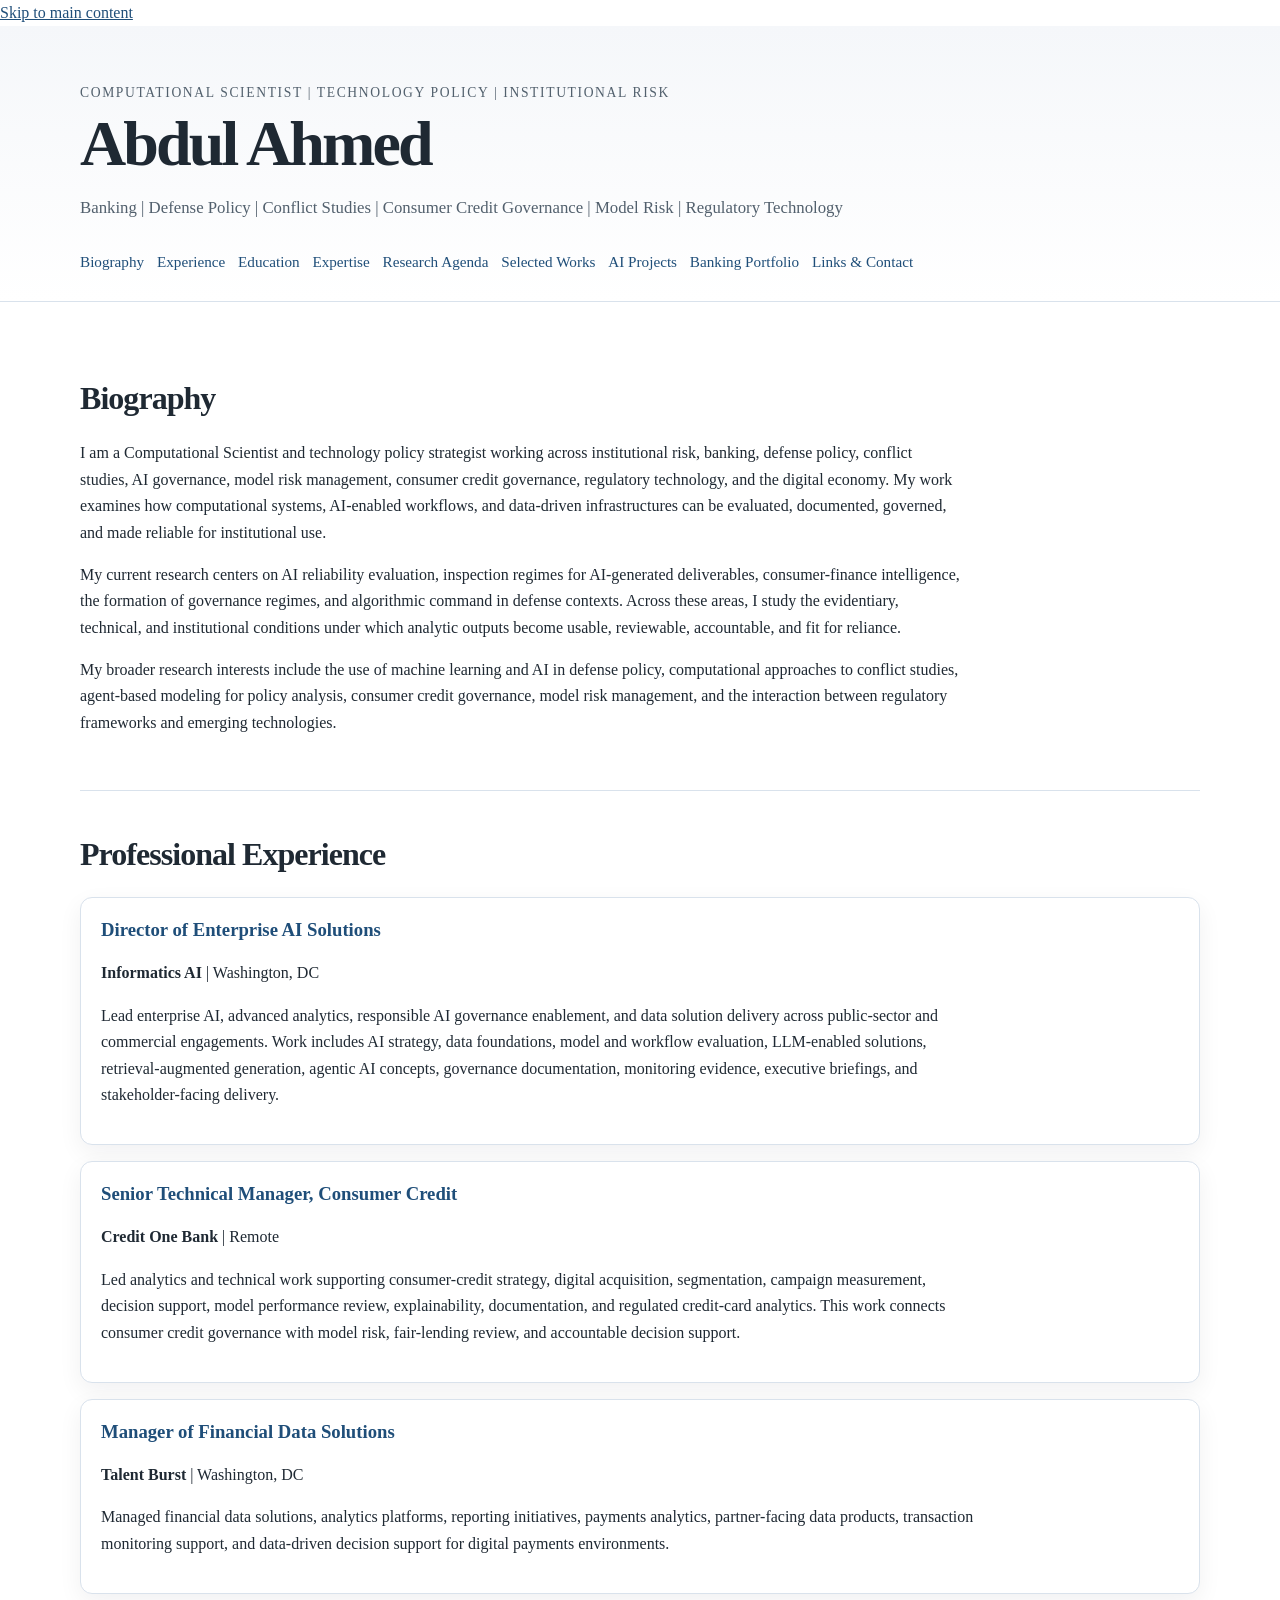
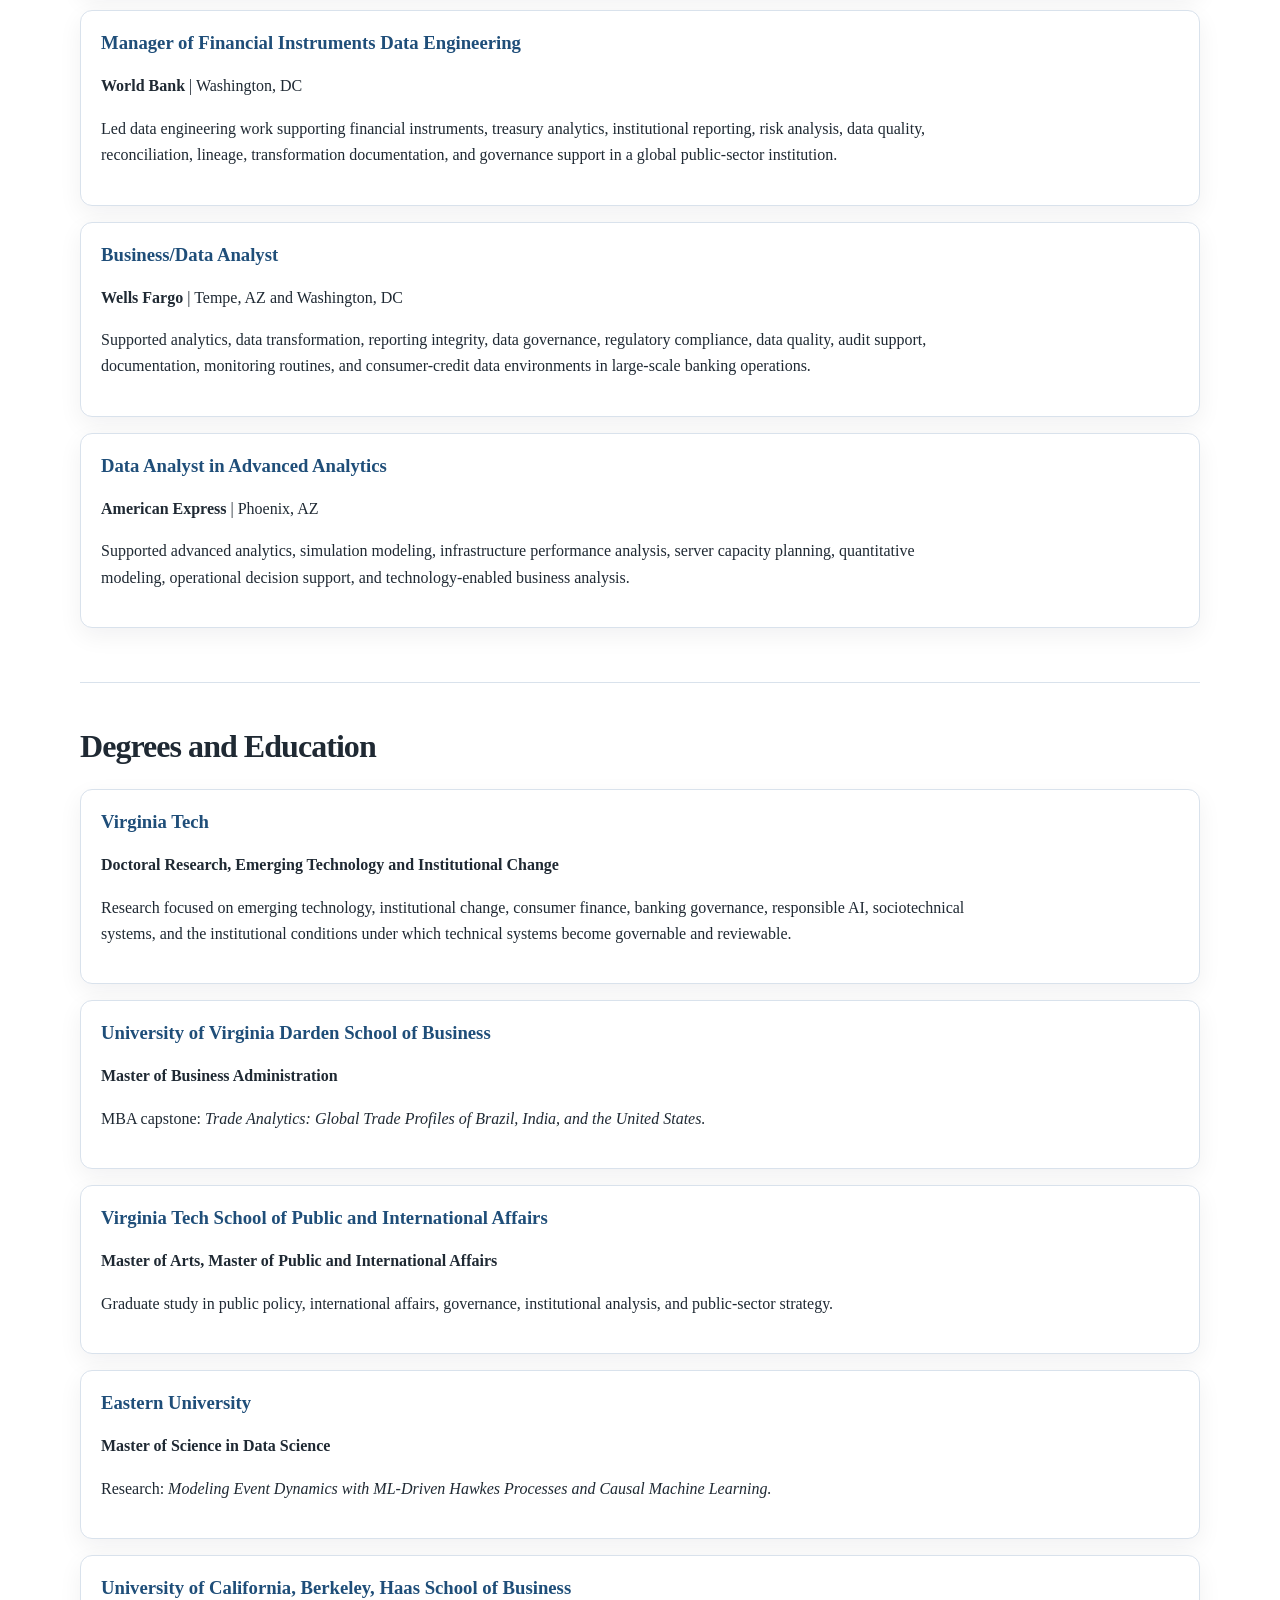
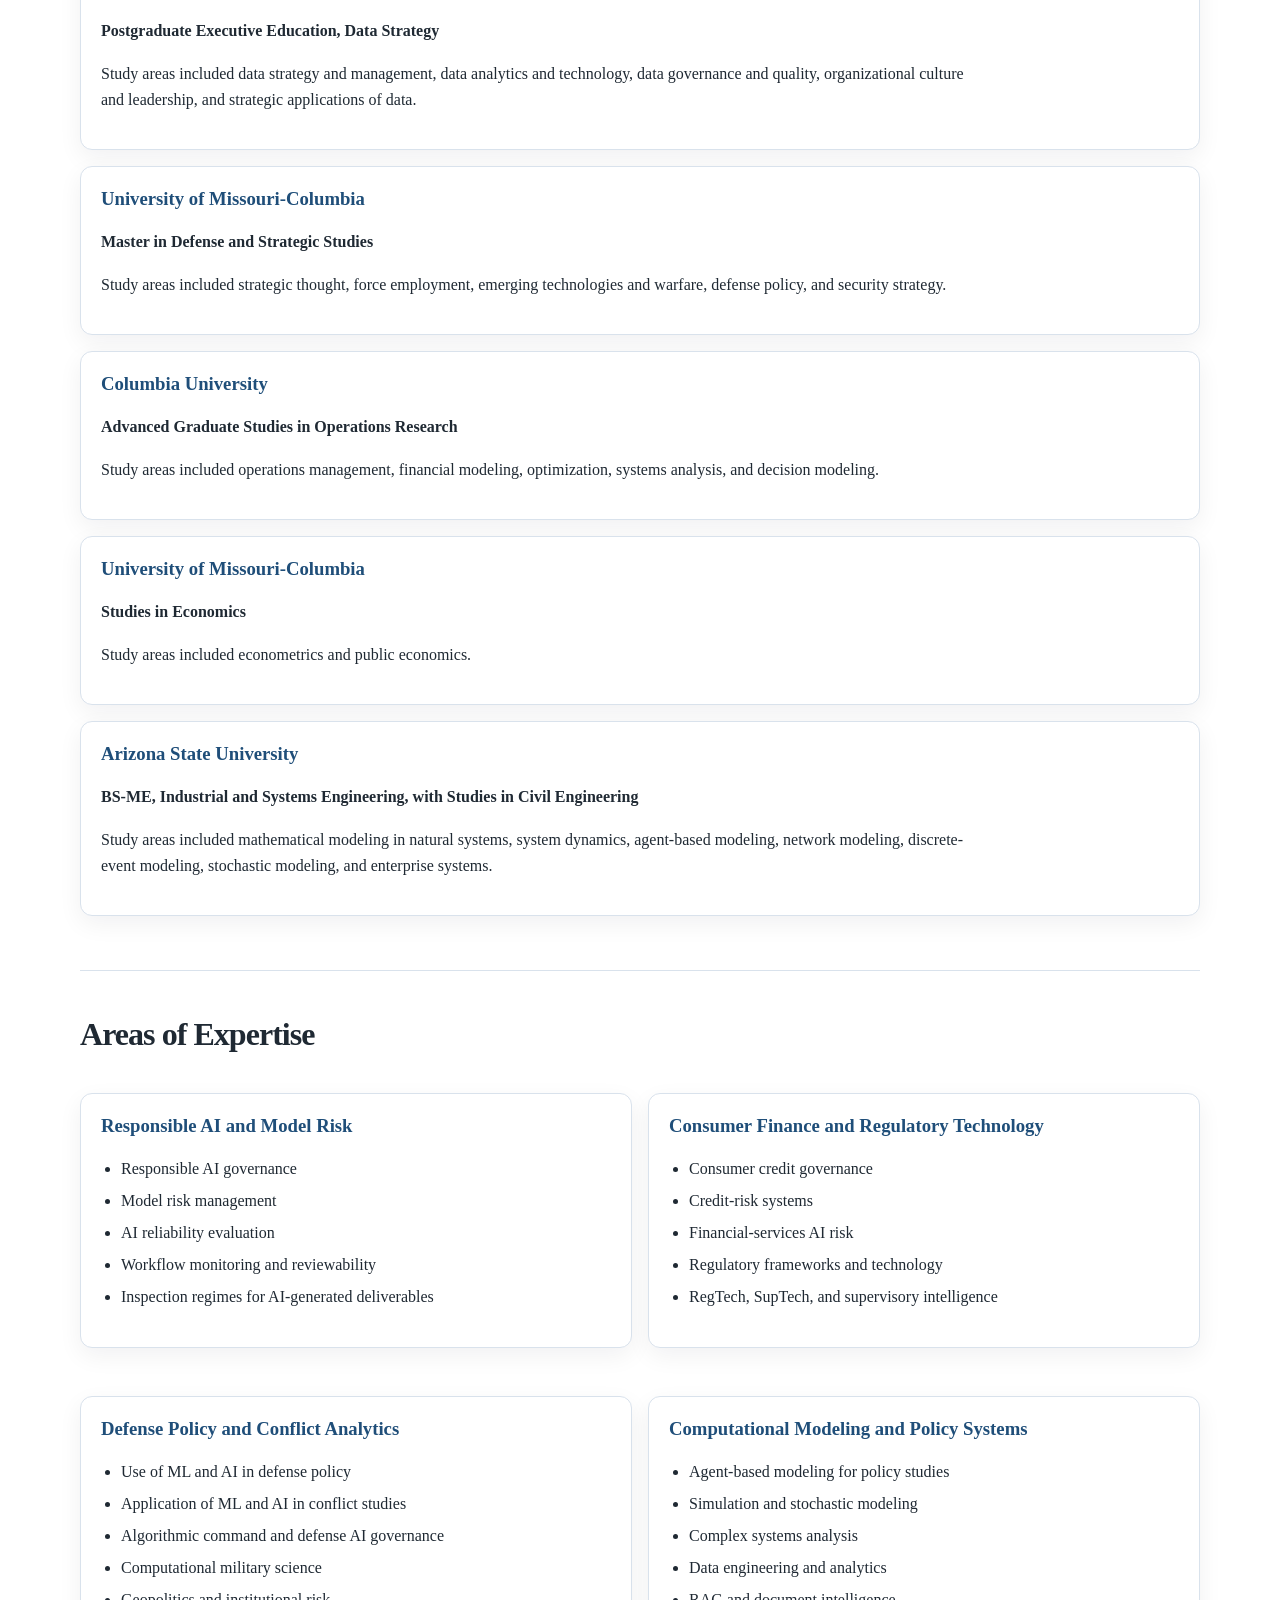
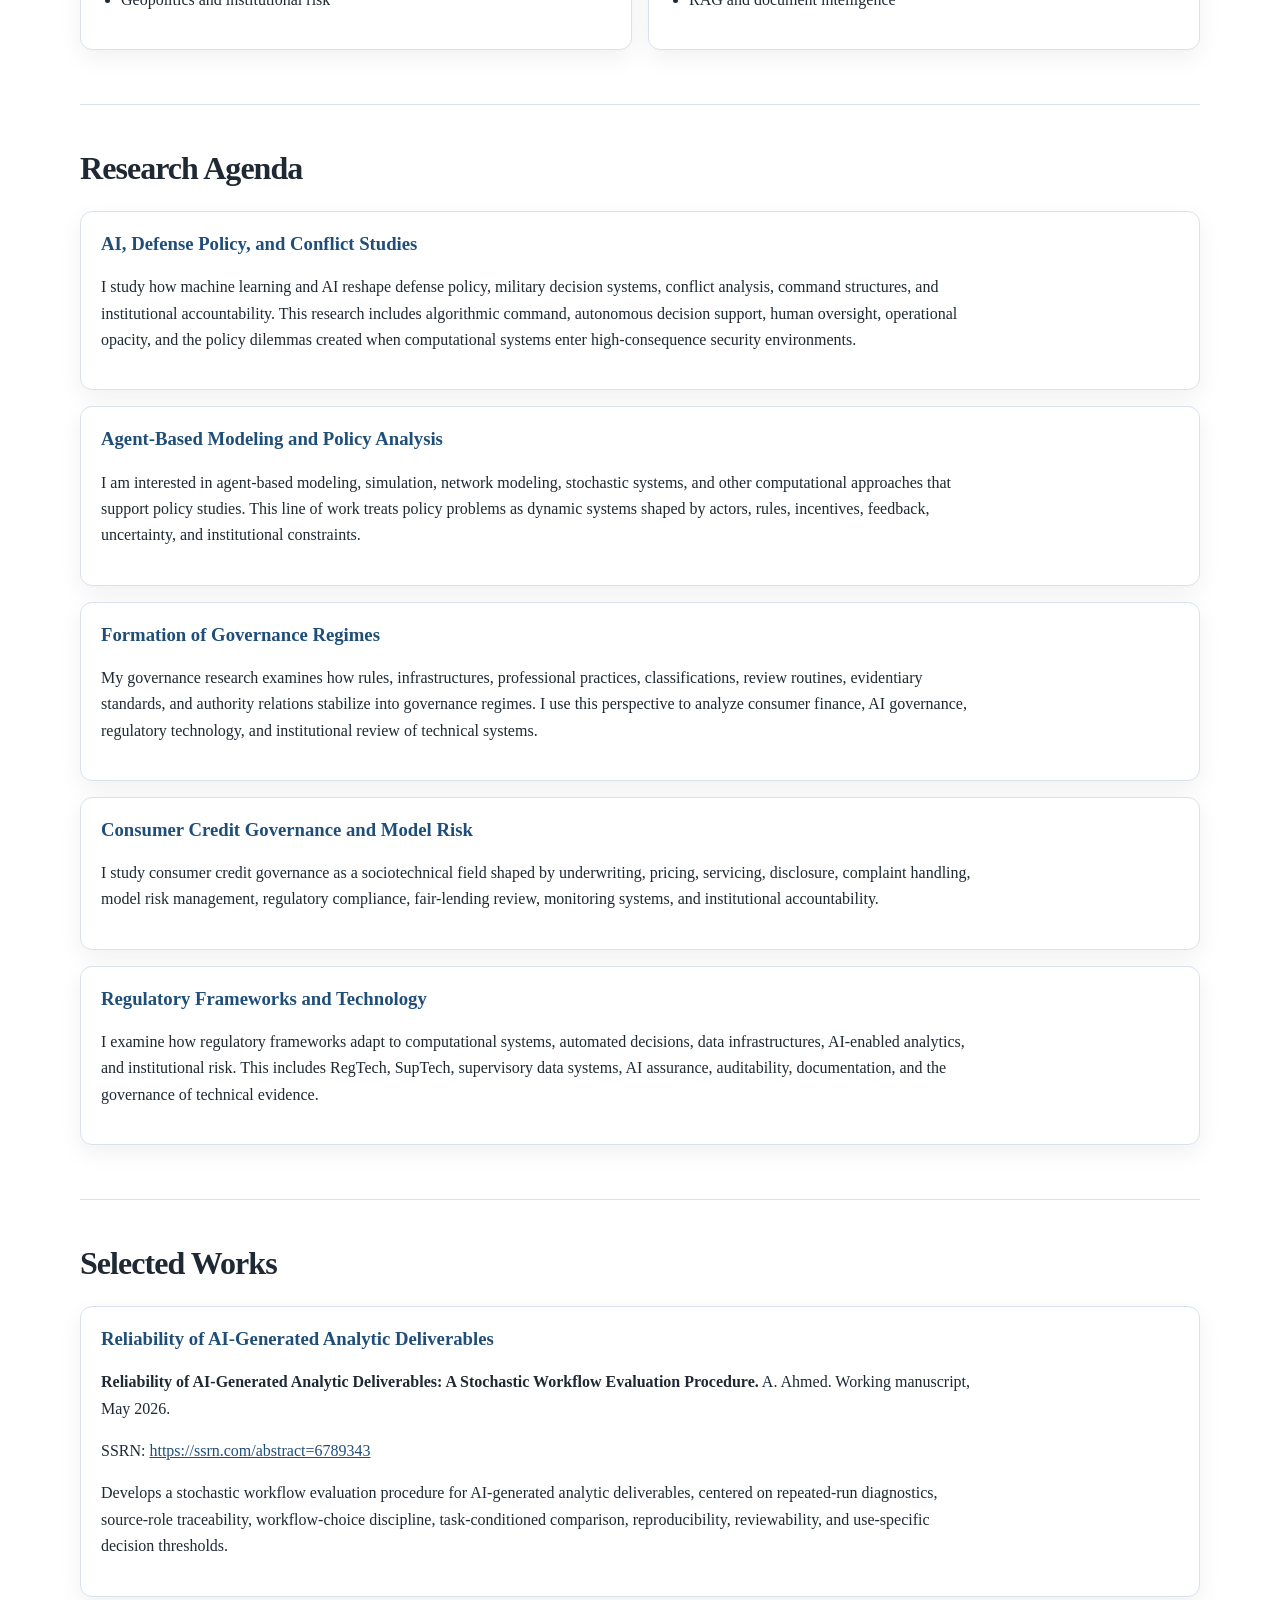
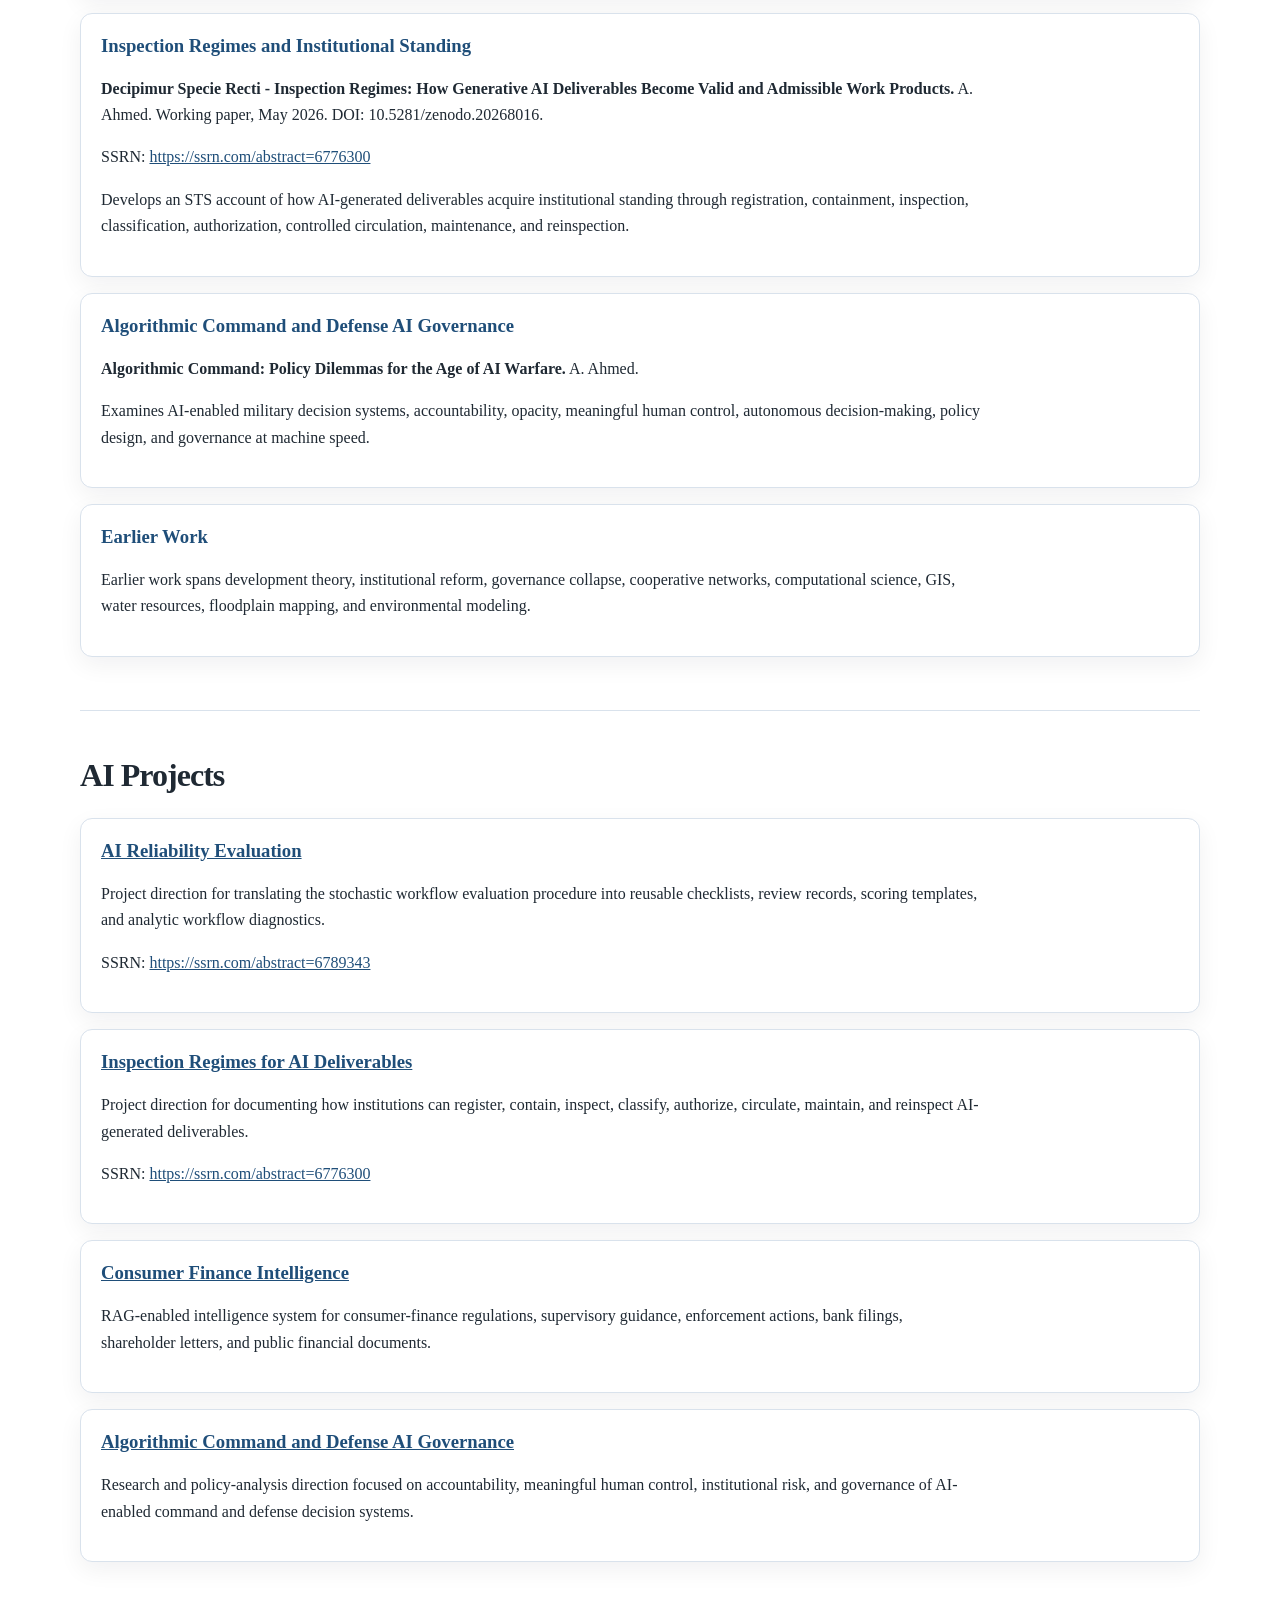
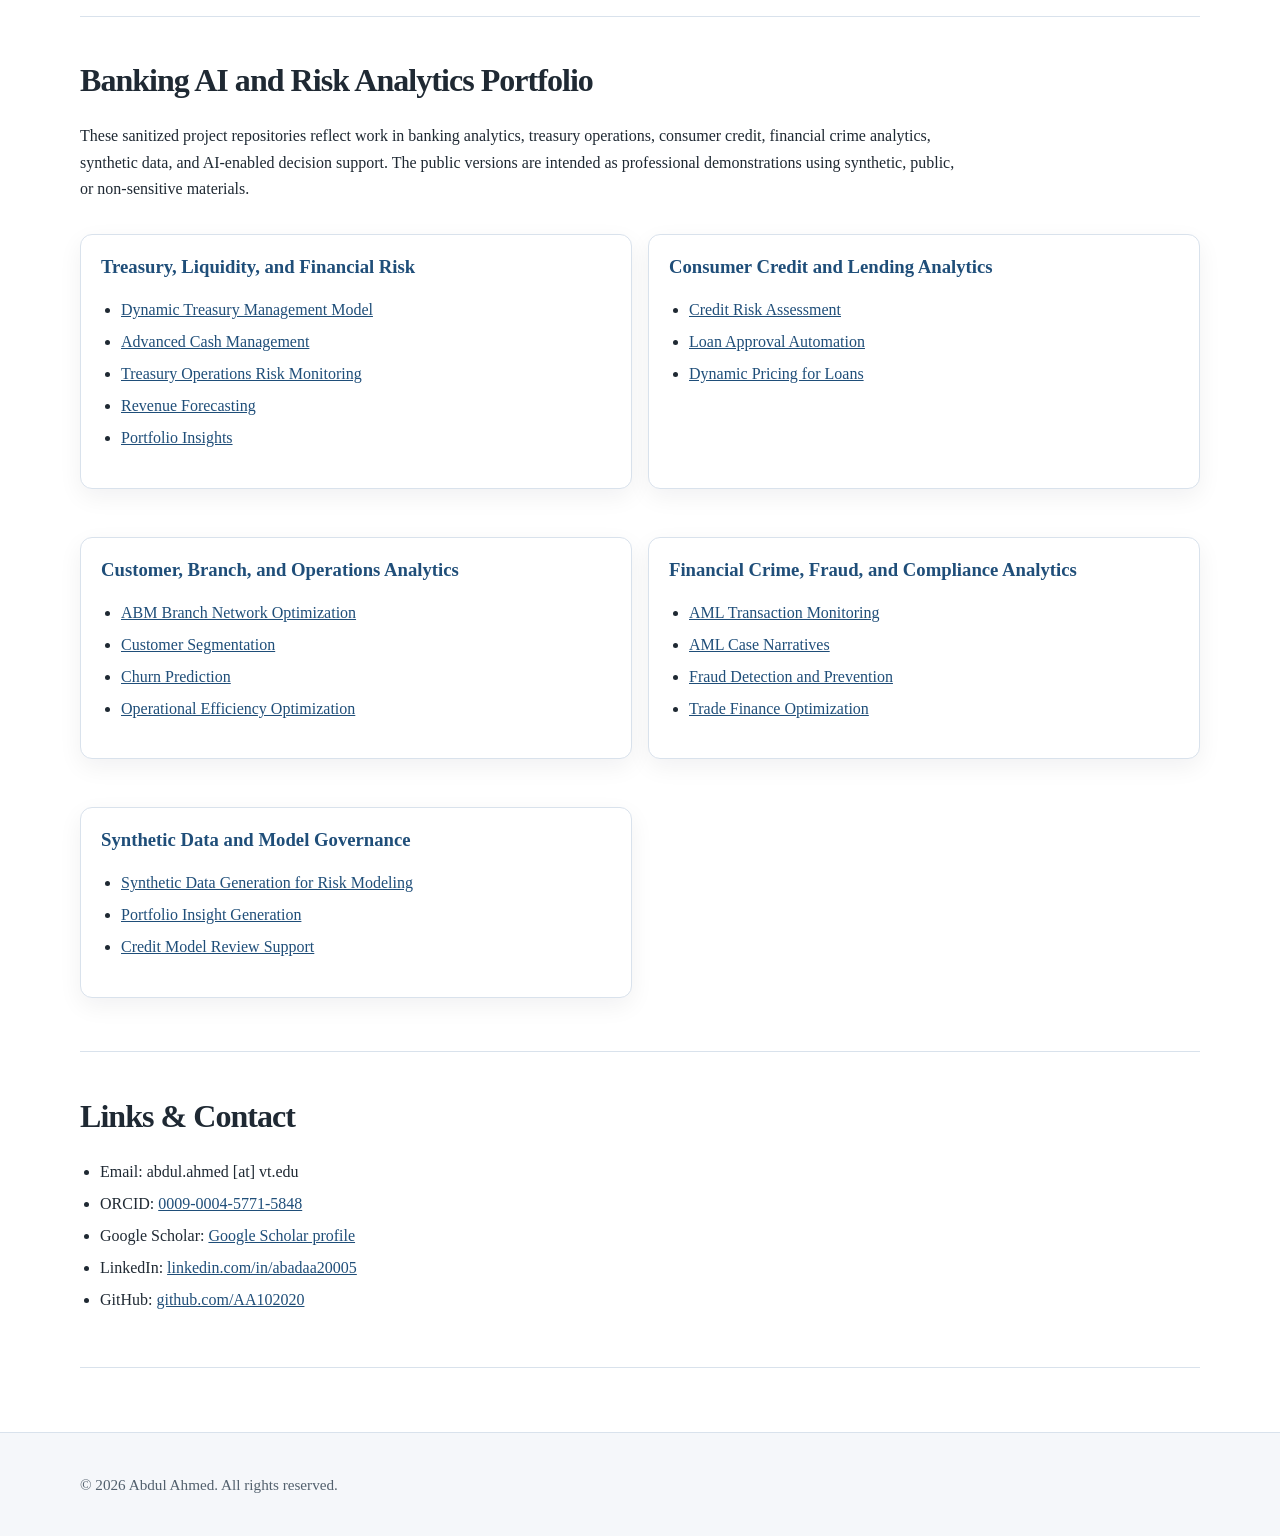
==== commit 8556a8fa: "Update index.html" ====
--- a/index.html
+++ b/index.html
@@ -4,21 +4,21 @@
   <meta charset="UTF-8" />
   <meta name="viewport" content="width=device-width, initial-scale=1.0" />
 
-  <title>Abdul Ahmed | Responsible AI, Institutional Risk, and Technology Policy</title>
-
-  <meta name="description" content="Abdul Ahmed works across responsible AI, institutional risk, computational science, banking, defense policy, conflict studies, consumer credit governance, model risk management, regulatory technology, and the digital economy." />
+  <title>Abdul Ahmed | Computational Scientist, Technology Policy, and Institutional Risk</title>
+
+  <meta name="description" content="Abdul Ahmed is a computational scientist and technology policy strategist working across institutional risk, banking, defense policy, conflict studies, AI governance, model risk management, consumer credit governance, regulatory technology, and the digital economy." />
   <meta name="author" content="Abdul Ahmed" />
   <meta name="robots" content="index, follow" />
   <link rel="canonical" href="https://AA102020.github.io" />
 
-  <meta property="og:title" content="Abdul Ahmed | Responsible AI, Institutional Risk, and Technology Policy" />
-  <meta property="og:description" content="Professional website for Abdul Ahmed, focused on responsible AI, institutional risk, computational science, consumer credit governance, defense policy, conflict studies, model risk management, regulatory frameworks, and technology policy." />
+  <meta property="og:title" content="Abdul Ahmed | Computational Scientist, Technology Policy, and Institutional Risk" />
+  <meta property="og:description" content="Professional website for Abdul Ahmed, focused on computational science, technology policy, institutional risk, AI governance, defense policy, conflict studies, consumer credit governance, model risk, and regulatory technology." />
   <meta property="og:type" content="website" />
   <meta property="og:url" content="https://AA102020.github.io" />
 
   <meta name="twitter:card" content="summary" />
-  <meta name="twitter:title" content="Abdul Ahmed | Responsible AI, Institutional Risk, and Technology Policy" />
-  <meta name="twitter:description" content="Responsible AI, institutional risk, defense policy, conflict studies, consumer credit governance, model risk management, and regulatory technology." />
+  <meta name="twitter:title" content="Abdul Ahmed | Computational Scientist, Technology Policy, and Institutional Risk" />
+  <meta name="twitter:description" content="Computational science, technology policy, institutional risk, banking, defense policy, AI governance, model risk, and regulatory technology." />
 
   <link rel="stylesheet" href="style.css" />
 </head>
@@ -29,10 +29,10 @@
 
   <header class="site-header">
     <div class="container">
-      <p class="eyebrow">Responsible AI | Institutional Risk | Technology Policy</p>
+      <p class="eyebrow">Computational Scientist | Technology Policy | Institutional Risk</p>
       <h1>Abdul Ahmed</h1>
       <p class="tagline">
-        Computational Science | Banking | Defense Policy | Conflict Studies | Consumer Credit Governance | Regulatory Technology
+        Banking | Defense Policy | Conflict Studies | Consumer Credit Governance | Model Risk | Regulatory Technology
       </p>
 
       <nav aria-label="Primary navigation">
@@ -43,6 +43,7 @@
         <a href="#research-agenda">Research Agenda</a>
         <a href="#works">Selected Works</a>
         <a href="#projects">AI Projects</a>
+        <a href="#banking-analytics-portfolio">Banking Portfolio</a>
         <a href="#links-contact">Links & Contact</a>
       </nav>
     </div>
@@ -54,24 +55,26 @@
       <h2>Biography</h2>
 
       <p>
-        I work at the intersection of responsible AI, institutional risk, computational science,
-        banking, defense policy, conflict studies, technology policy, and the digital economy.
-        My research and professional work examine how AI-enabled and data-driven systems can be
-        evaluated, documented, governed, and made reliable for institutional use.
+        I am a Computational Scientist and technology policy strategist working across
+        institutional risk, banking, defense policy, conflict studies, AI governance,
+        model risk management, consumer credit governance, regulatory technology, and the digital economy.
+        My work examines how computational systems, AI-enabled workflows, and data-driven
+        infrastructures can be evaluated, documented, governed, and made reliable for institutional use.
       </p>
 
       <p>
-        My current work focuses on AI reliability evaluation, inspection regimes for AI-generated
-        deliverables, consumer-finance intelligence, model risk management, and algorithmic command
-        in defense contexts. Across these areas, I study the evidentiary, technical, and governance
-        conditions under which analytic outputs become usable, reviewable, and accountable work products.
+        My current research centers on AI reliability evaluation, inspection regimes for
+        AI-generated deliverables, consumer-finance intelligence, the formation of governance regimes,
+        and algorithmic command in defense contexts. Across these areas, I study the evidentiary,
+        technical, and institutional conditions under which analytic outputs become usable,
+        reviewable, accountable, and fit for reliance.
       </p>
 
       <p>
-        My broader interests include the use of machine learning and AI in defense policy,
+        My broader research interests include the use of machine learning and AI in defense policy,
         computational approaches to conflict studies, agent-based modeling for policy analysis,
-        the formation of governance regimes, consumer credit governance, regulatory frameworks,
-        and the relationship between technological systems and institutional authority.
+        consumer credit governance, model risk management, and the interaction between regulatory
+        frameworks and emerging technologies.
       </p>
     </section>
 
@@ -453,6 +456,68 @@
           Research and policy-analysis direction focused on accountability, meaningful human control,
           institutional risk, and governance of AI-enabled command and defense decision systems.
         </p>
+      </div>
+    </section>
+
+    <section id="banking-analytics-portfolio">
+      <h2>Banking AI and Risk Analytics Portfolio</h2>
+
+      <p>
+        These sanitized project repositories reflect work in banking analytics, treasury operations,
+        consumer credit, financial crime analytics, synthetic data, and AI-enabled decision support.
+        The public versions are intended as professional demonstrations using synthetic, public,
+        or non-sensitive materials.
+      </p>
+
+      <div class="grid">
+        <div class="card">
+          <h3>Treasury, Liquidity, and Financial Risk</h3>
+          <ul>
+            <li><a href="https://github.com/AA102020/Dynamic-Treasury-Management-Model" target="_blank" rel="noopener">Dynamic Treasury Management Model</a></li>
+            <li><a href="https://github.com/AA102020/TR--Advanced-Cash-Management-" target="_blank" rel="noopener">Advanced Cash Management</a></li>
+            <li><a href="https://github.com/AA102020/TRO-Risk-Monitoring-" target="_blank" rel="noopener">Treasury Operations Risk Monitoring</a></li>
+            <li><a href="https://github.com/AA102020/Revenue-Forecasting" target="_blank" rel="noopener">Revenue Forecasting</a></li>
+            <li><a href="https://github.com/AA102020/Portfolio-Insights" target="_blank" rel="noopener">Portfolio Insights</a></li>
+          </ul>
+        </div>
+
+        <div class="card">
+          <h3>Consumer Credit and Lending Analytics</h3>
+          <ul>
+            <li><a href="https://github.com/AA102020/Credit-CRA" target="_blank" rel="noopener">Credit Risk Assessment</a></li>
+            <li><a href="https://github.com/AA102020/Loan-Approval-Automation" target="_blank" rel="noopener">Loan Approval Automation</a></li>
+            <li><a href="https://github.com/AA102020/Dynamic-Pricing-for-Loans-" target="_blank" rel="noopener">Dynamic Pricing for Loans</a></li>
+          </ul>
+        </div>
+
+        <div class="card">
+          <h3>Customer, Branch, and Operations Analytics</h3>
+          <ul>
+            <li><a href="https://github.com/AA102020/ABM-Branch-Network-Optimization" target="_blank" rel="noopener">ABM Branch Network Optimization</a></li>
+            <li><a href="https://github.com/AA102020/Customer-Segmentation" target="_blank" rel="noopener">Customer Segmentation</a></li>
+            <li><a href="https://github.com/AA102020/Churn-Prediction-" target="_blank" rel="noopener">Churn Prediction</a></li>
+            <li><a href="https://github.com/AA102020/Operational-Efficiency-Optimization" target="_blank" rel="noopener">Operational Efficiency Optimization</a></li>
+          </ul>
+        </div>
+
+        <div class="card">
+          <h3>Financial Crime, Fraud, and Compliance Analytics</h3>
+          <ul>
+            <li><a href="https://github.com/AA102020/AML_01" target="_blank" rel="noopener">AML Transaction Monitoring</a></li>
+            <li><a href="https://github.com/AA102020/AML-Case-Narratives" target="_blank" rel="noopener">AML Case Narratives</a></li>
+            <li><a href="https://github.com/AA102020/Fraud-Detection-and-Prevention" target="_blank" rel="noopener">Fraud Detection and Prevention</a></li>
+            <li><a href="https://github.com/AA102020/Trade-Finance-Optimization" target="_blank" rel="noopener">Trade Finance Optimization</a></li>
+          </ul>
+        </div>
+
+        <div class="card">
+          <h3>Synthetic Data and Model Governance</h3>
+          <ul>
+            <li><a href="https://github.com/AA102020/Synthetic-data-generation-.-" target="_blank" rel="noopener">Synthetic Data Generation for Risk Modeling</a></li>
+            <li><a href="https://github.com/AA102020/Portfolio-Insights" target="_blank" rel="noopener">Portfolio Insight Generation</a></li>
+            <li><a href="https://github.com/AA102020/Credit-CRA" target="_blank" rel="noopener">Credit Model Review Support</a></li>
+          </ul>
+        </div>
       </div>
     </section>
 
@@ -513,7 +578,8 @@
       "name": "Informatics AI"
     },
     "knowsAbout": [
-      "Responsible AI",
+      "Computational Science",
+      "Technology Policy",
       "Institutional Risk",
       "Defense Policy",
       "Conflict Studies",
@@ -521,7 +587,7 @@
       "Consumer Credit Governance",
       "Model Risk Management",
       "Regulatory Technology",
-      "Computational Science"
+      "AI Governance"
     ]
   }
   </script>
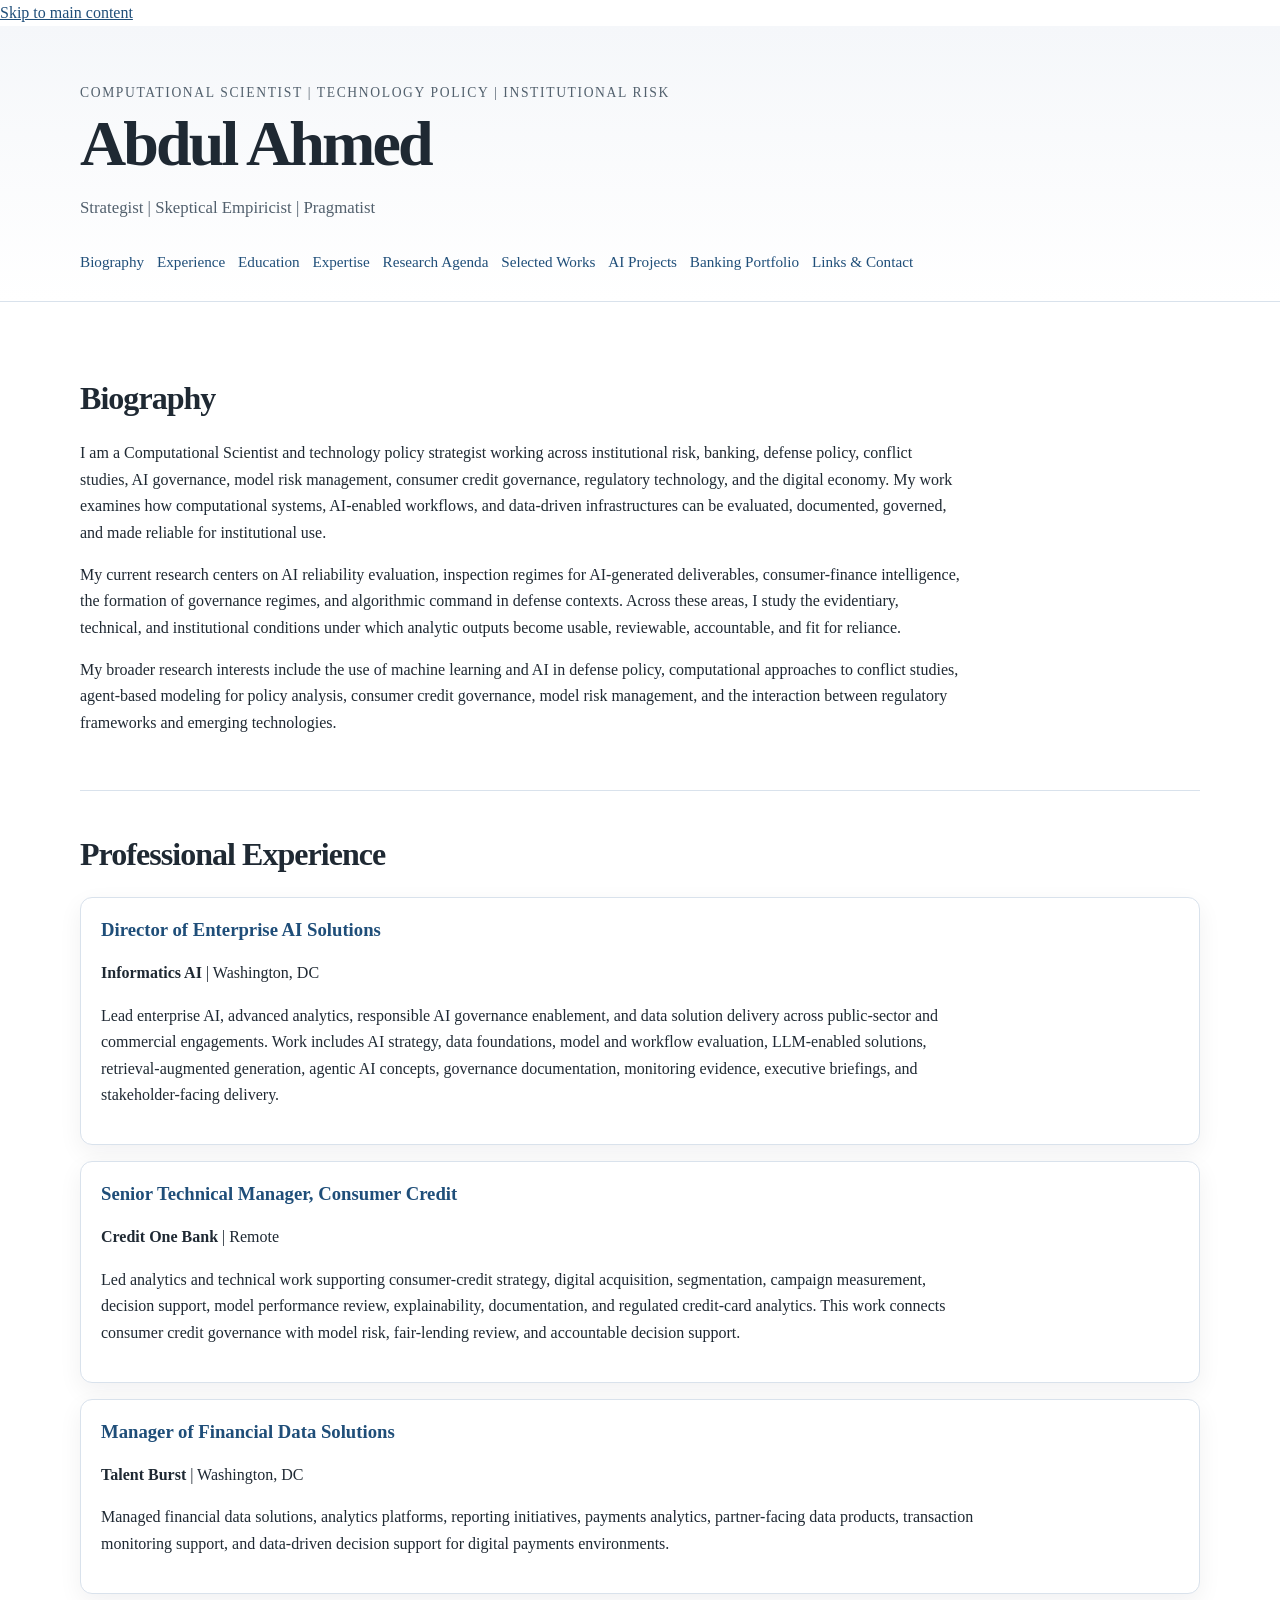
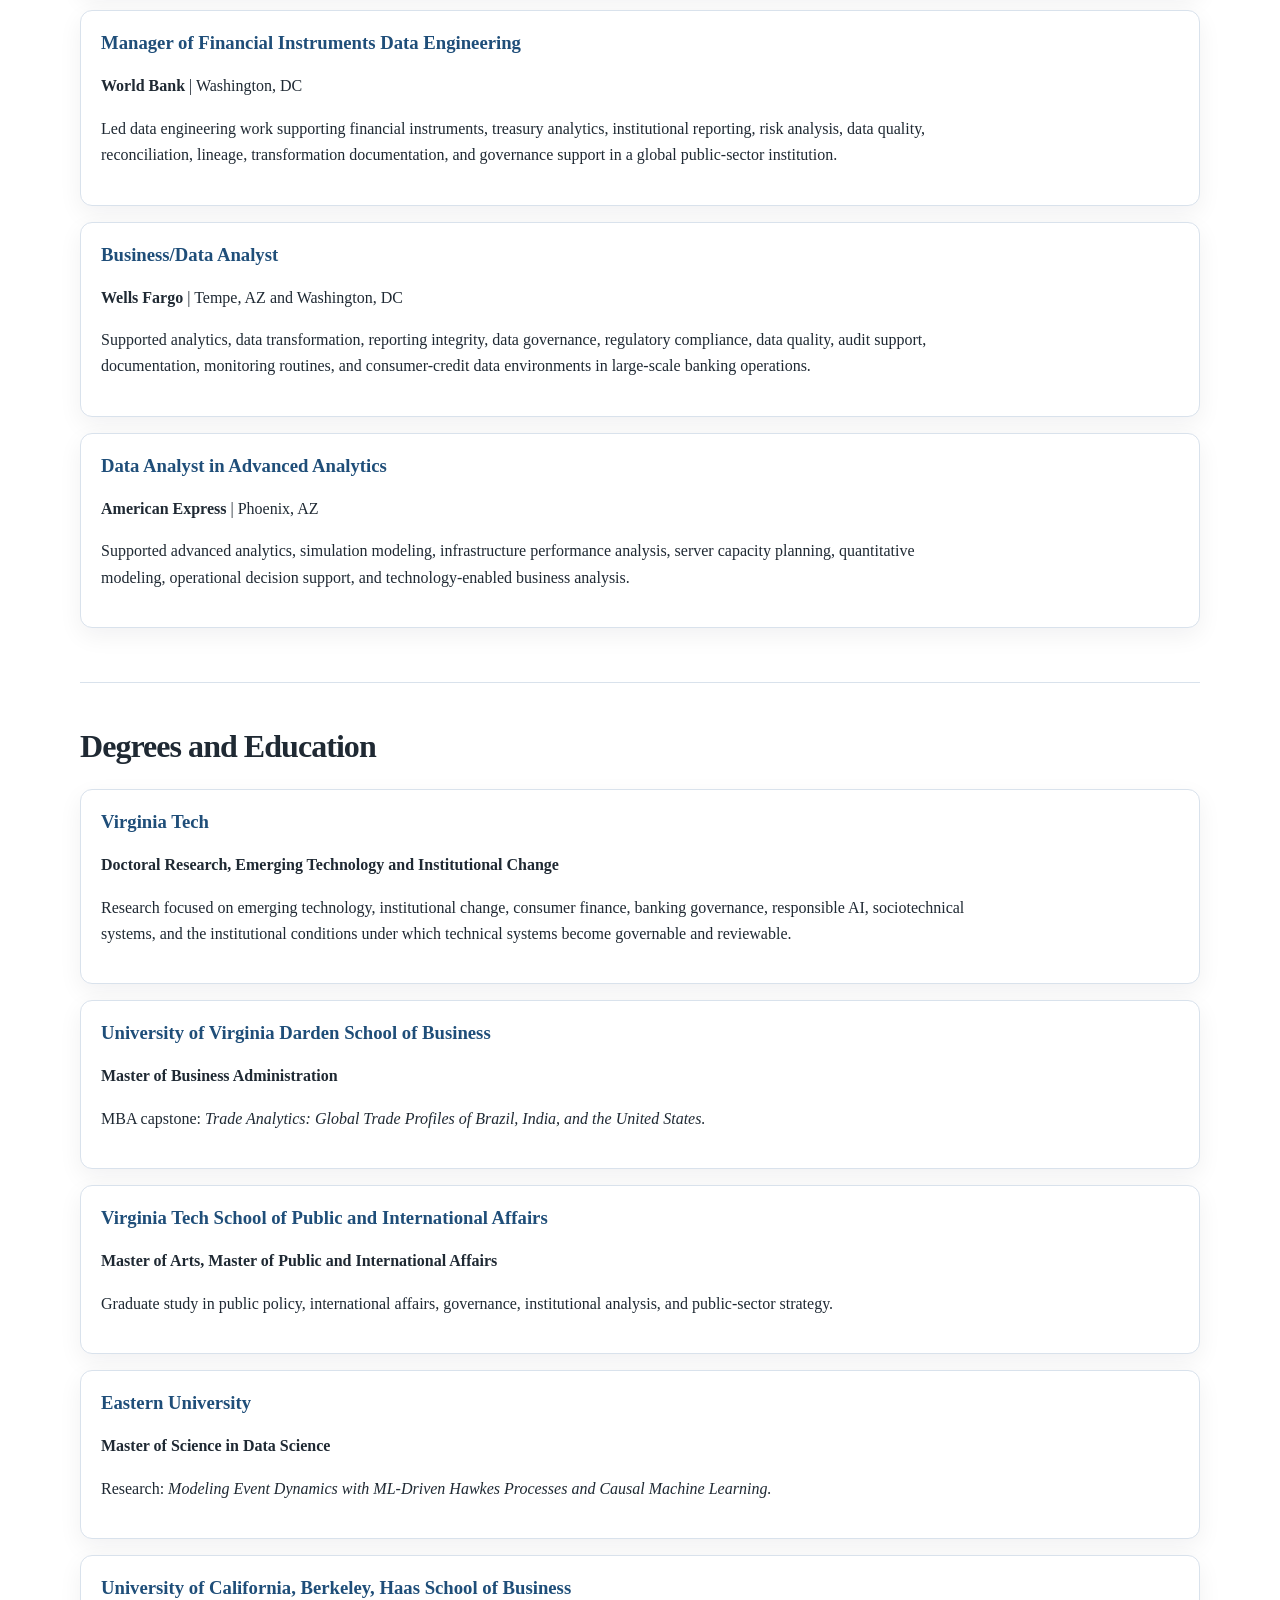
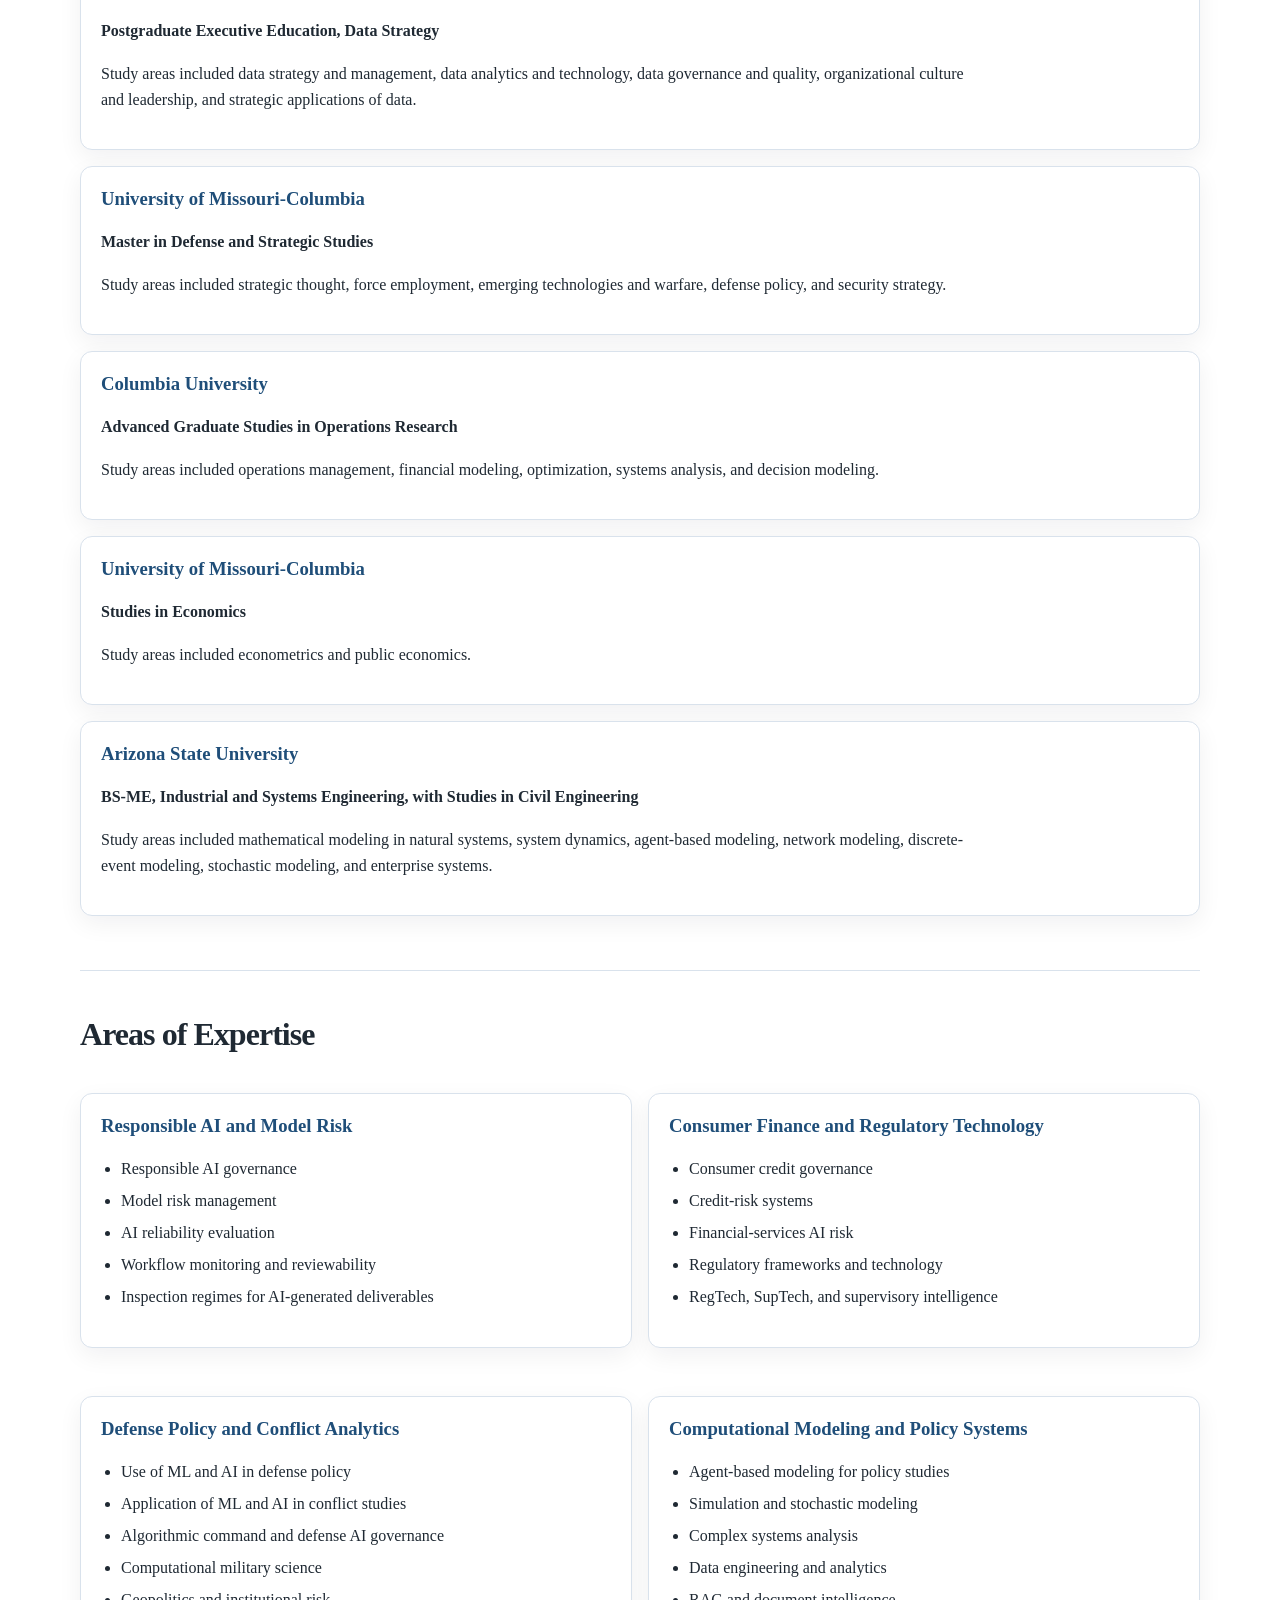
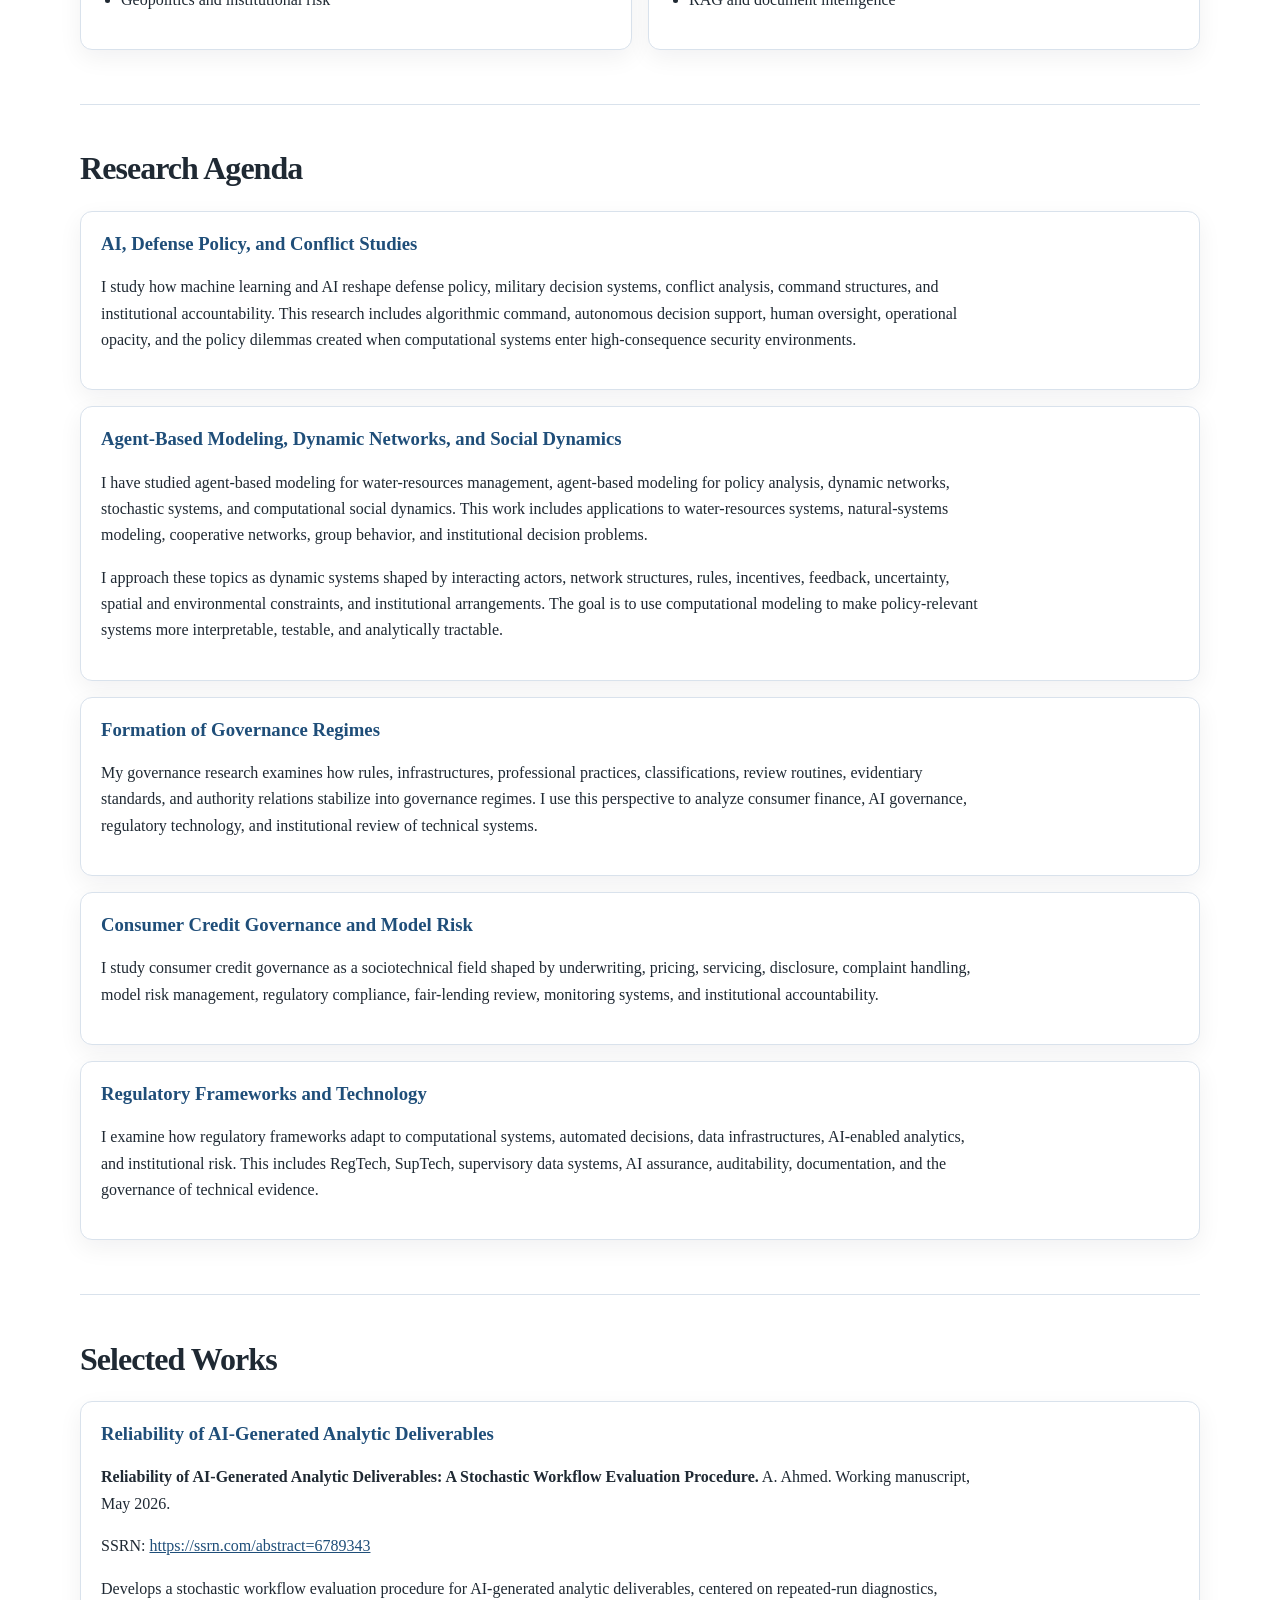
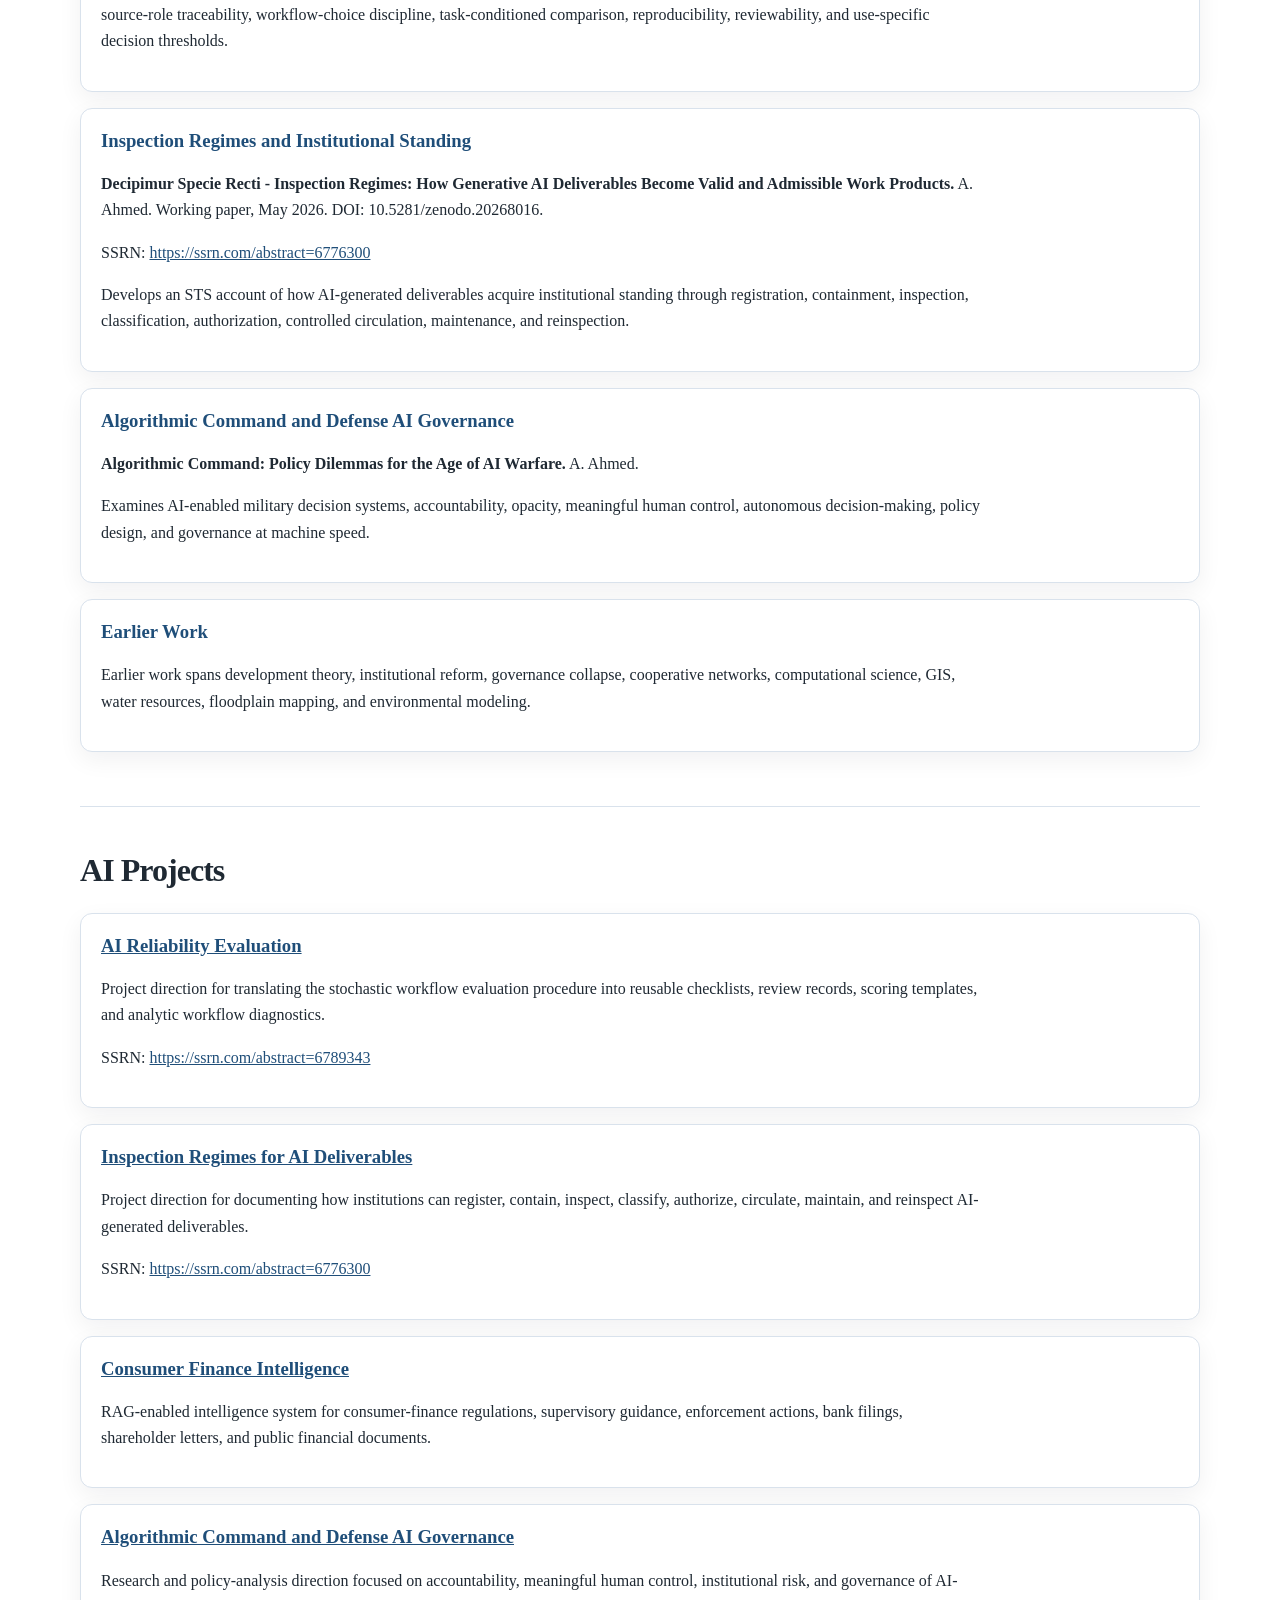
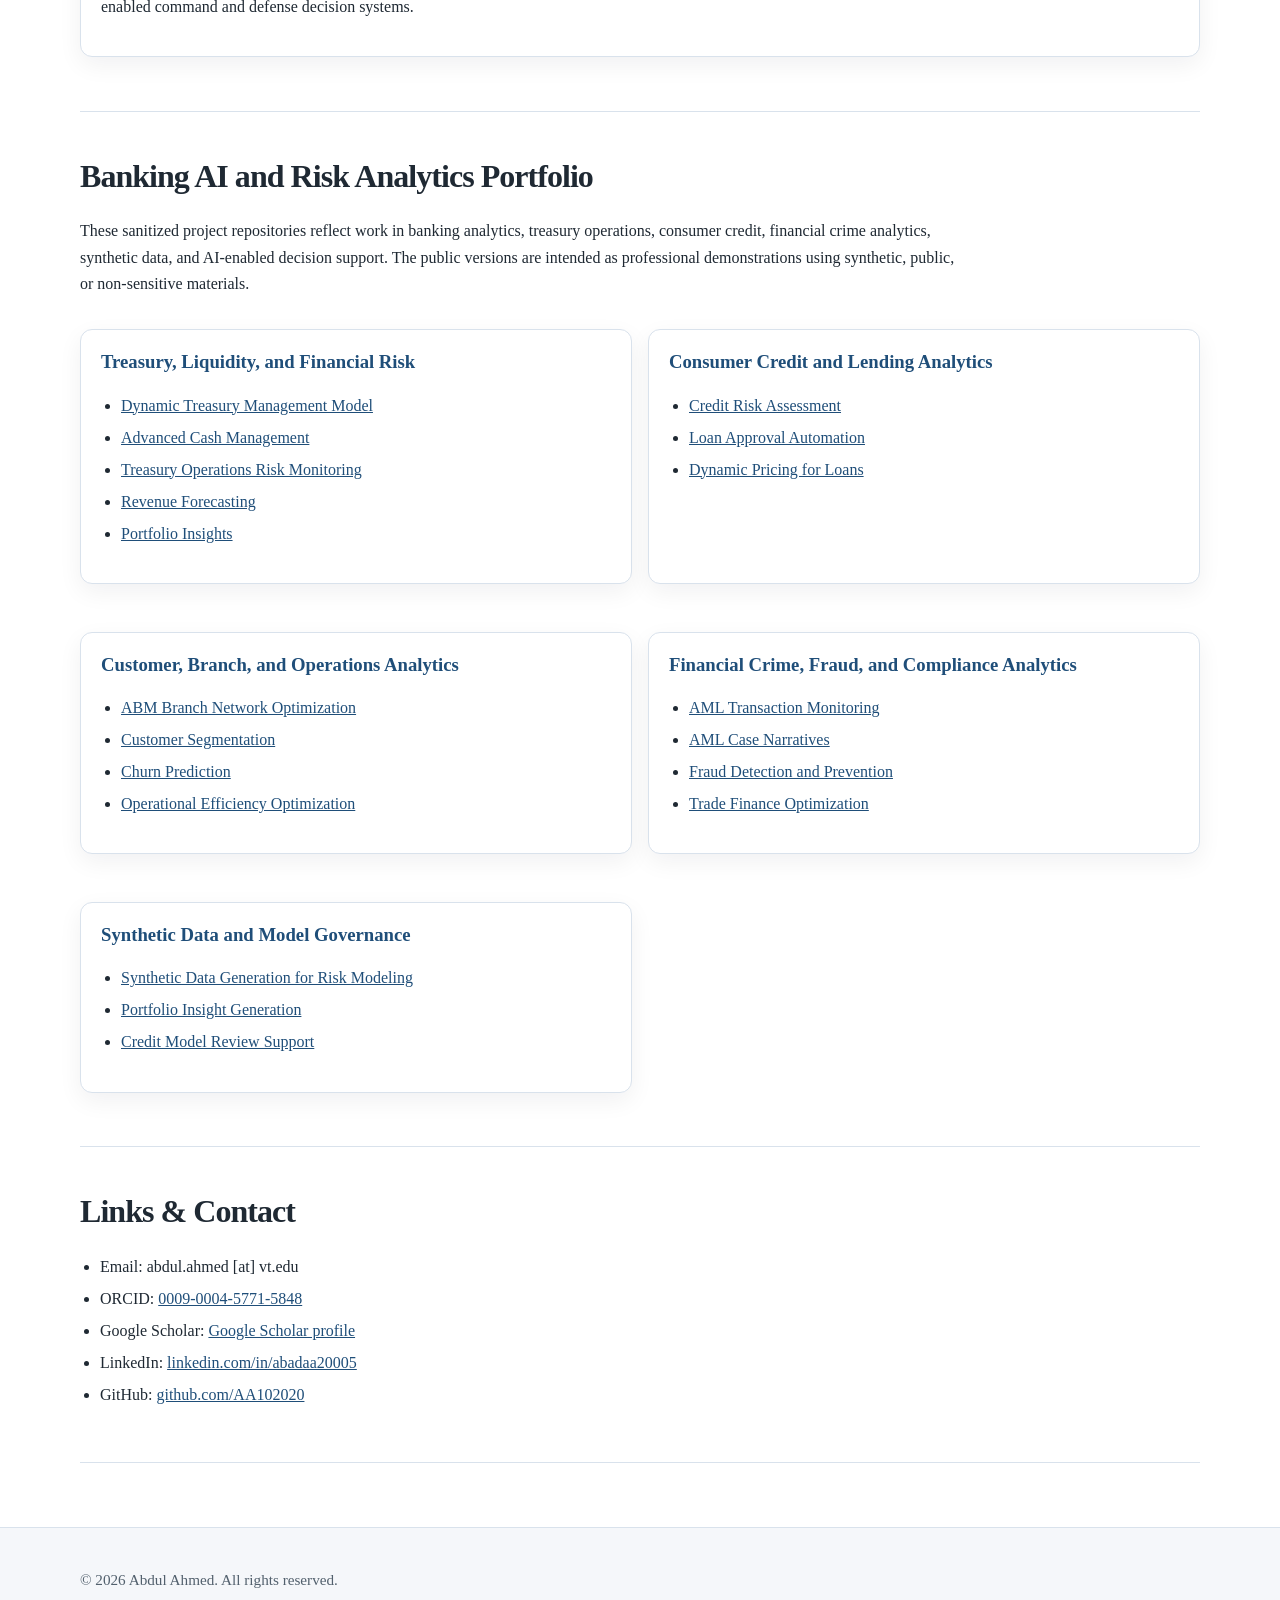
==== commit 85765a27: "index.html" ====
--- a/index.html
+++ b/index.html
@@ -32,7 +32,7 @@
       <p class="eyebrow">Computational Scientist | Technology Policy | Institutional Risk</p>
       <h1>Abdul Ahmed</h1>
       <p class="tagline">
-        Banking | Defense Policy | Conflict Studies | Consumer Credit Governance | Model Risk | Regulatory Technology
+        Strategist | Skeptical Empiricist | Pragmatist
       </p>
 
       <nav aria-label="Primary navigation">
@@ -294,11 +294,19 @@
       </div>
 
       <div class="card">
-        <h3>Agent-Based Modeling and Policy Analysis</h3>
-        <p>
-          I am interested in agent-based modeling, simulation, network modeling, stochastic systems,
-          and other computational approaches that support policy studies. This line of work treats policy
-          problems as dynamic systems shaped by actors, rules, incentives, feedback, uncertainty, and institutional constraints.
+        <h3>Agent-Based Modeling, Dynamic Networks, and Social Dynamics</h3>
+        <p>
+          I have studied agent-based modeling for water-resources management,
+          agent-based modeling for policy analysis, dynamic networks, stochastic systems,
+          and computational social dynamics. This work includes applications to water-resources
+          systems, natural-systems modeling, cooperative networks, group behavior, and institutional
+          decision problems.
+        </p>
+        <p>
+          I approach these topics as dynamic systems shaped by interacting actors, network structures,
+          rules, incentives, feedback, uncertainty, spatial and environmental constraints, and institutional
+          arrangements. The goal is to use computational modeling to make policy-relevant systems more
+          interpretable, testable, and analytically tractable.
         </p>
       </div>
 
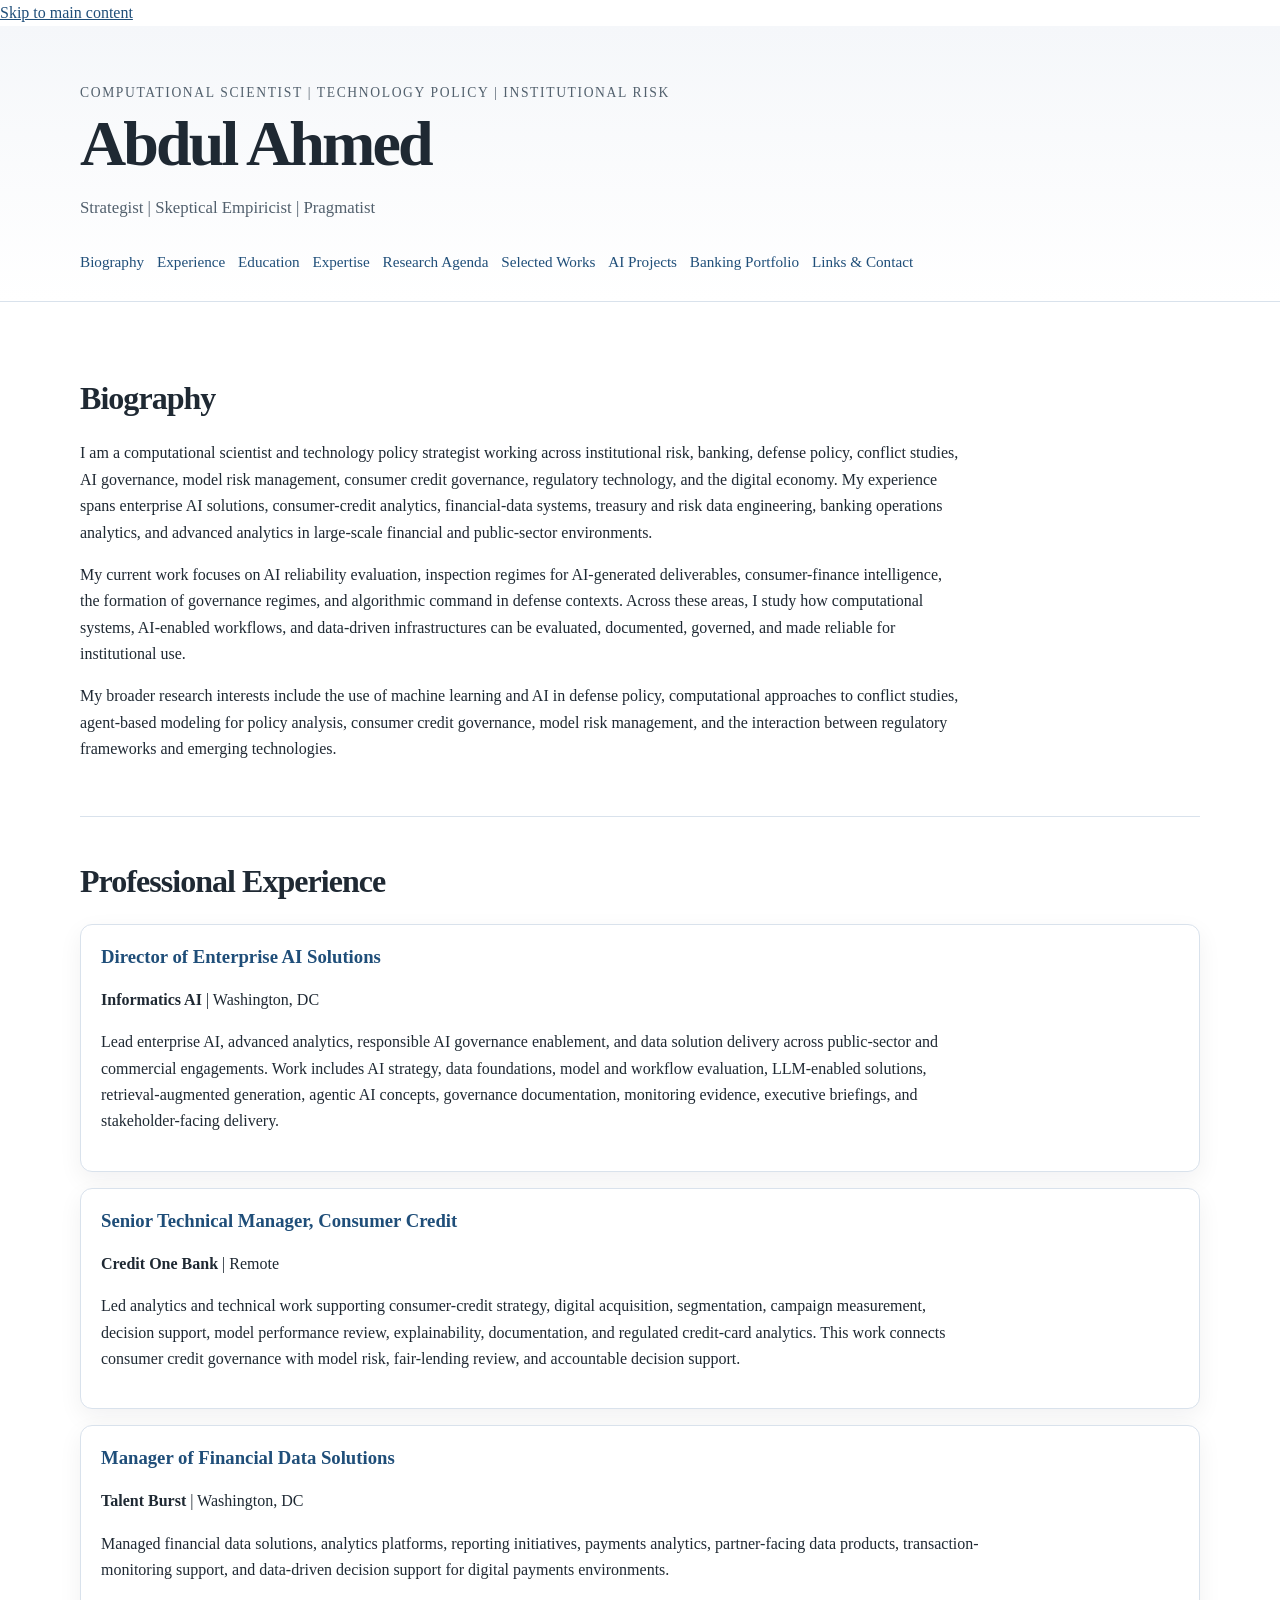
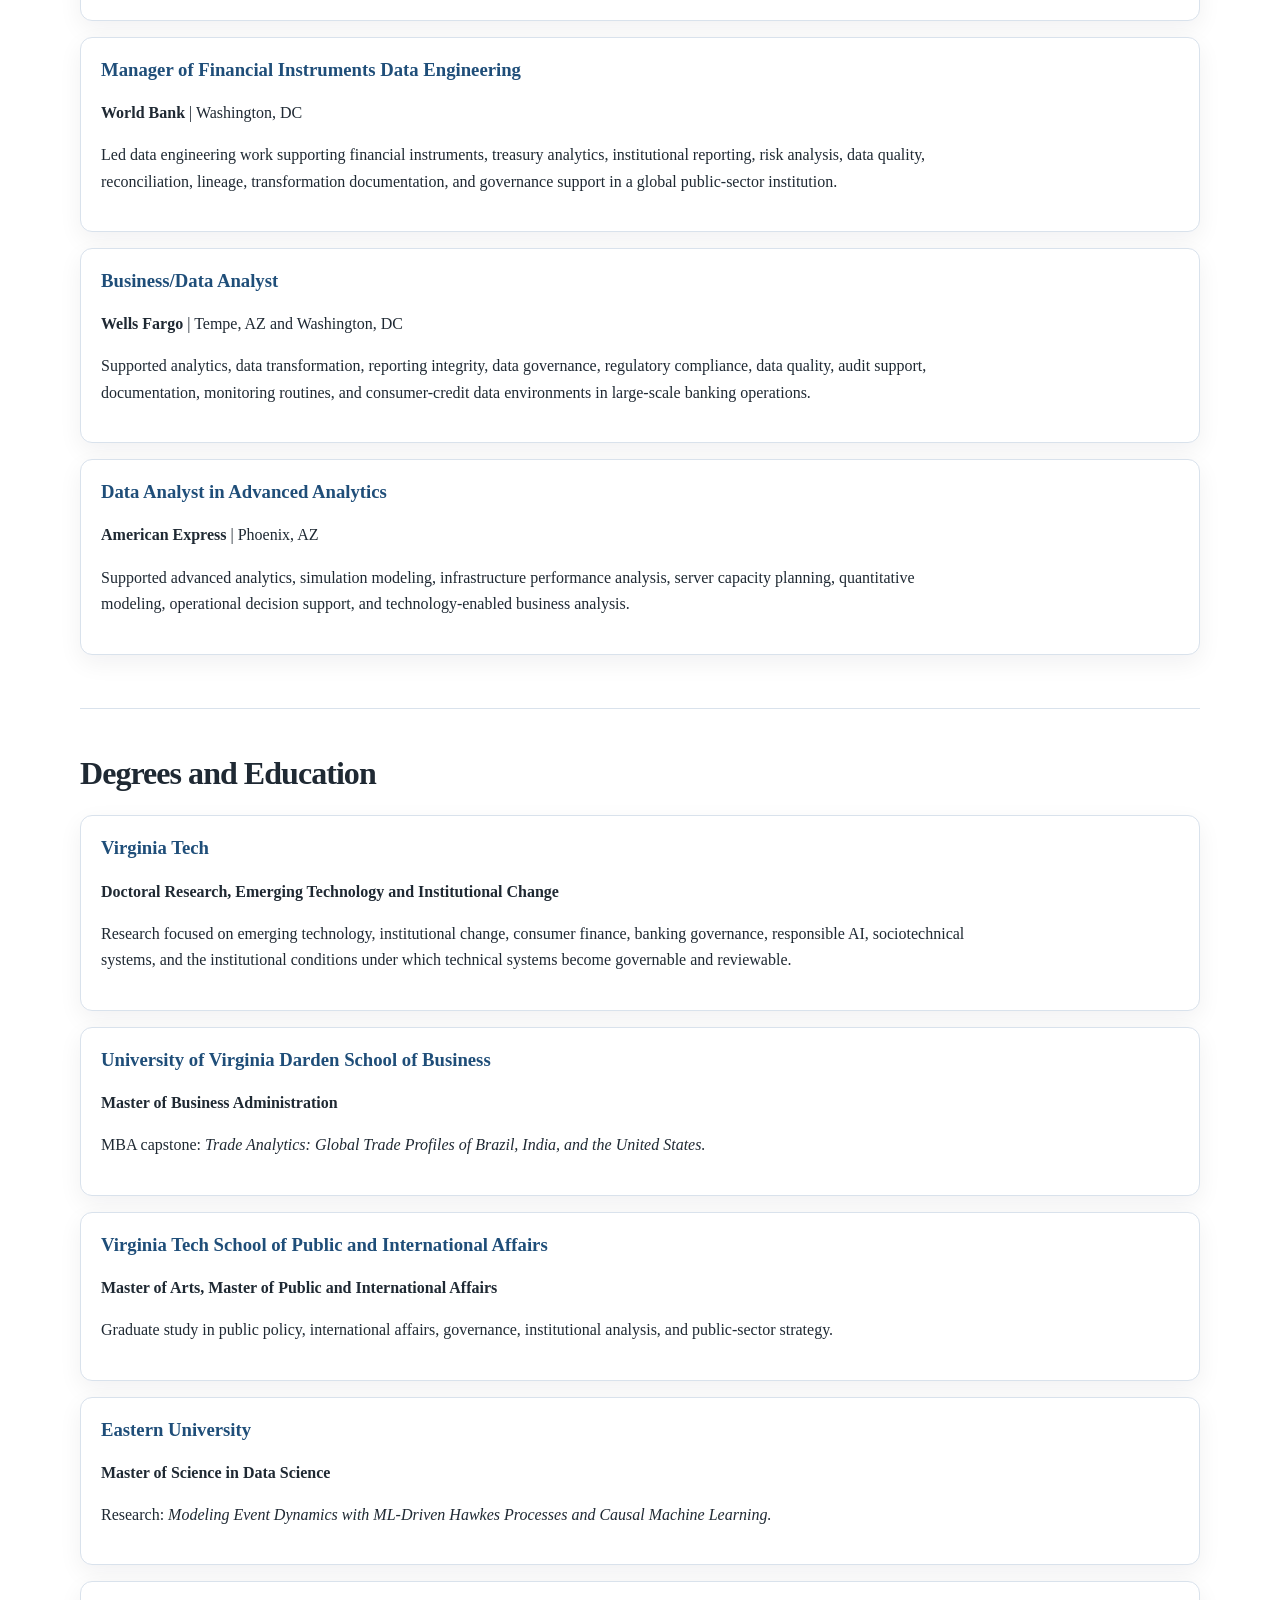
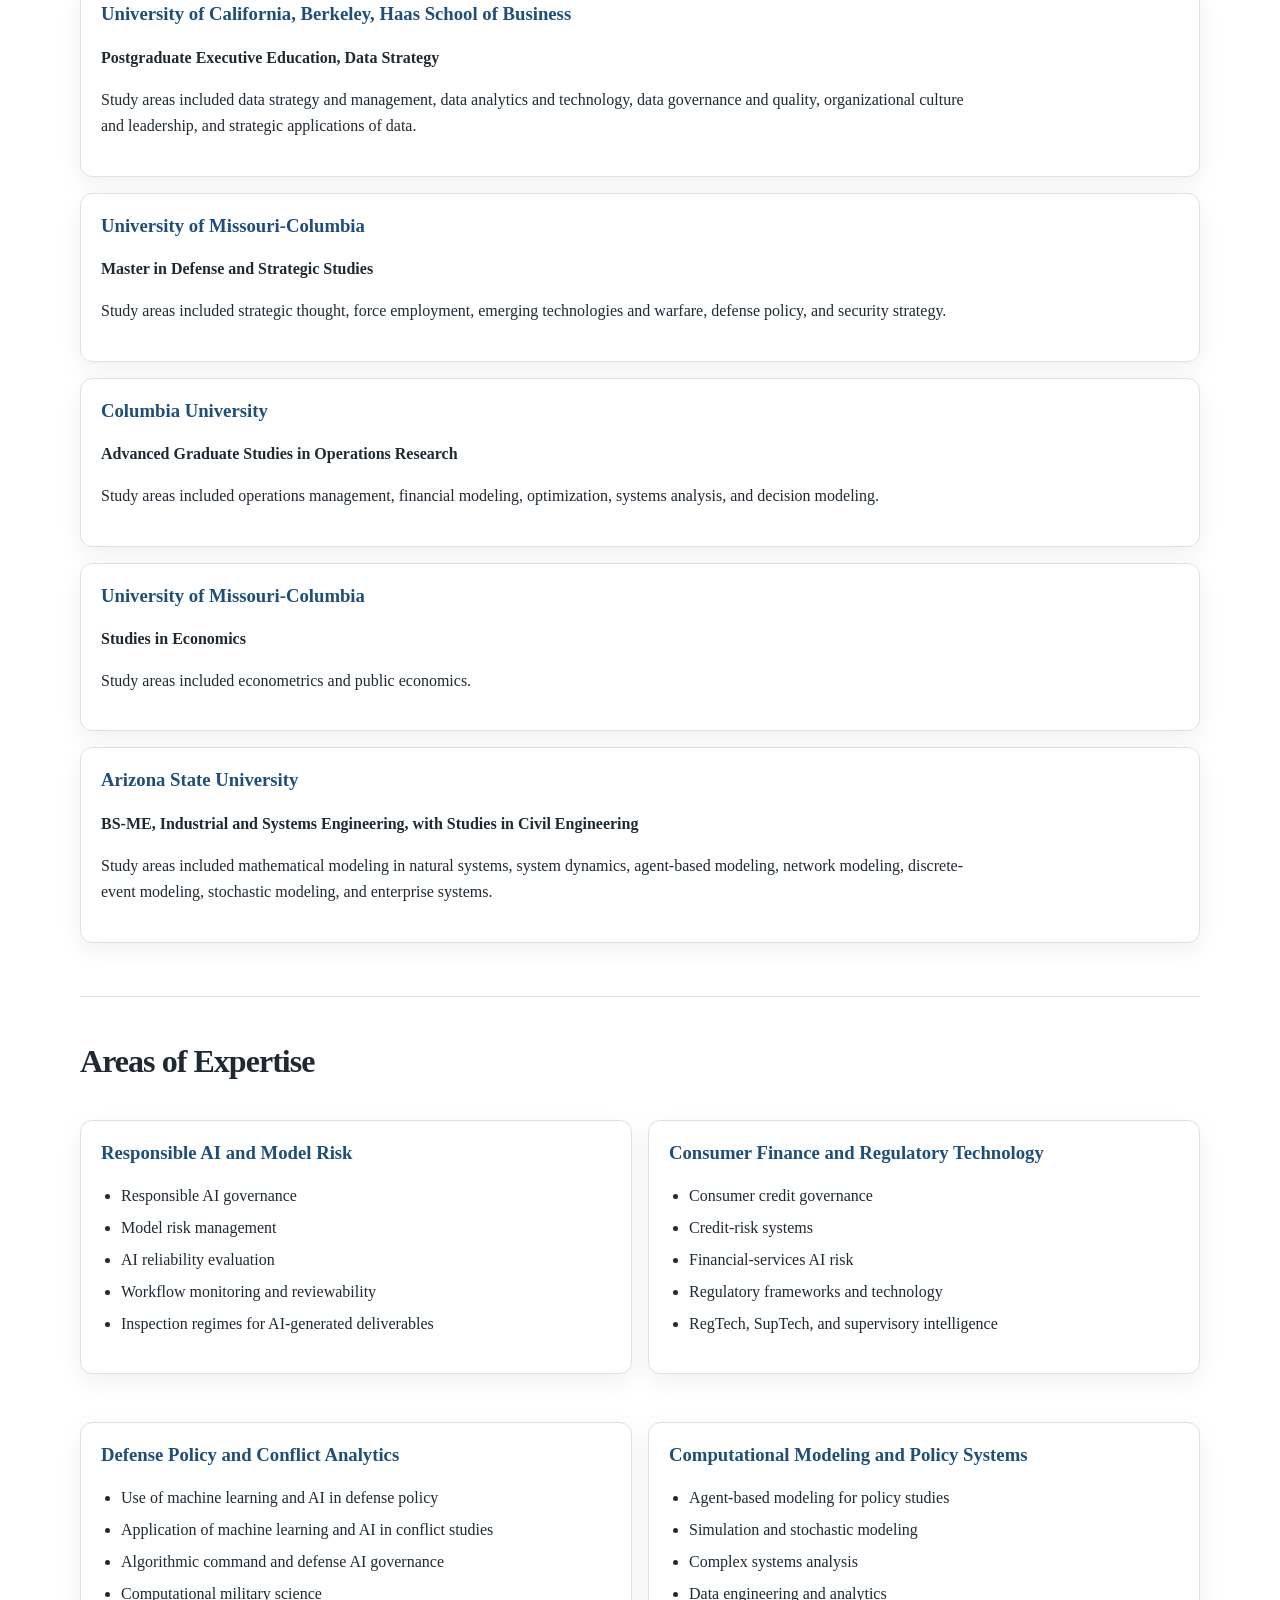
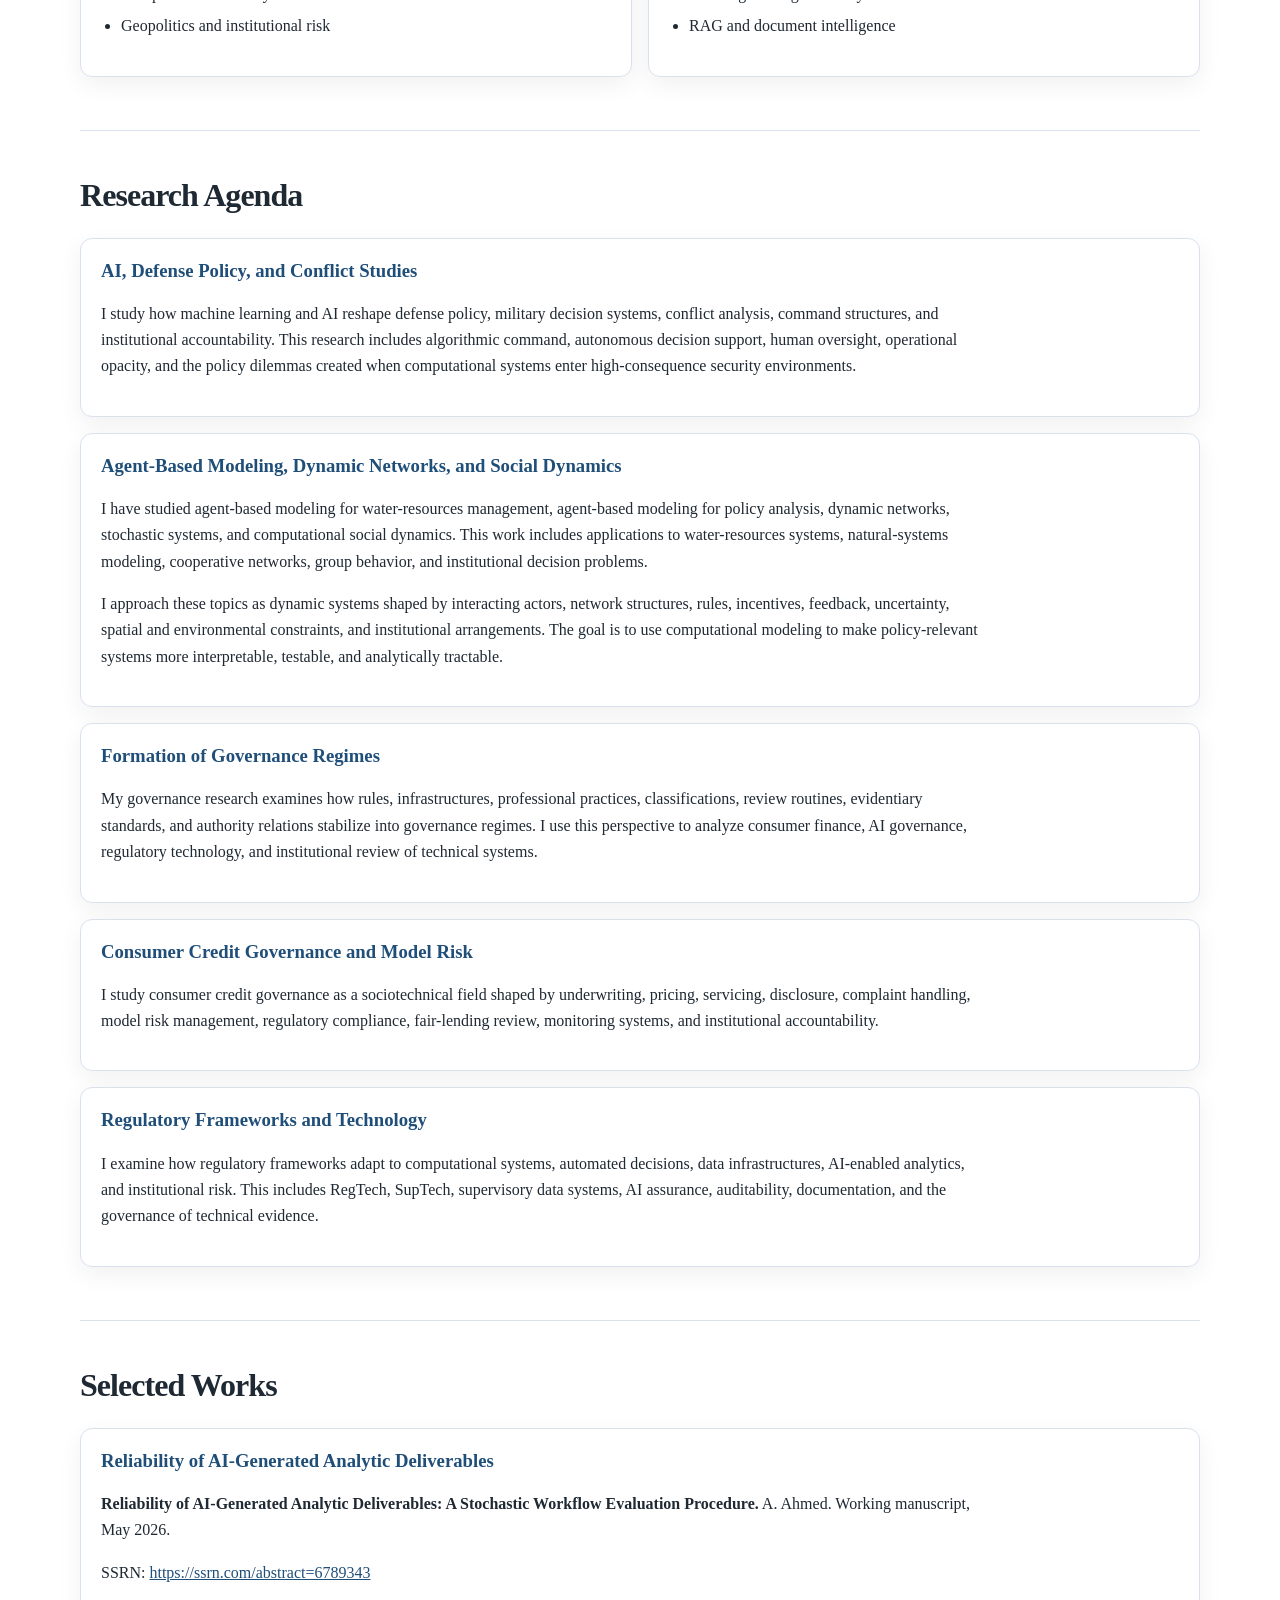
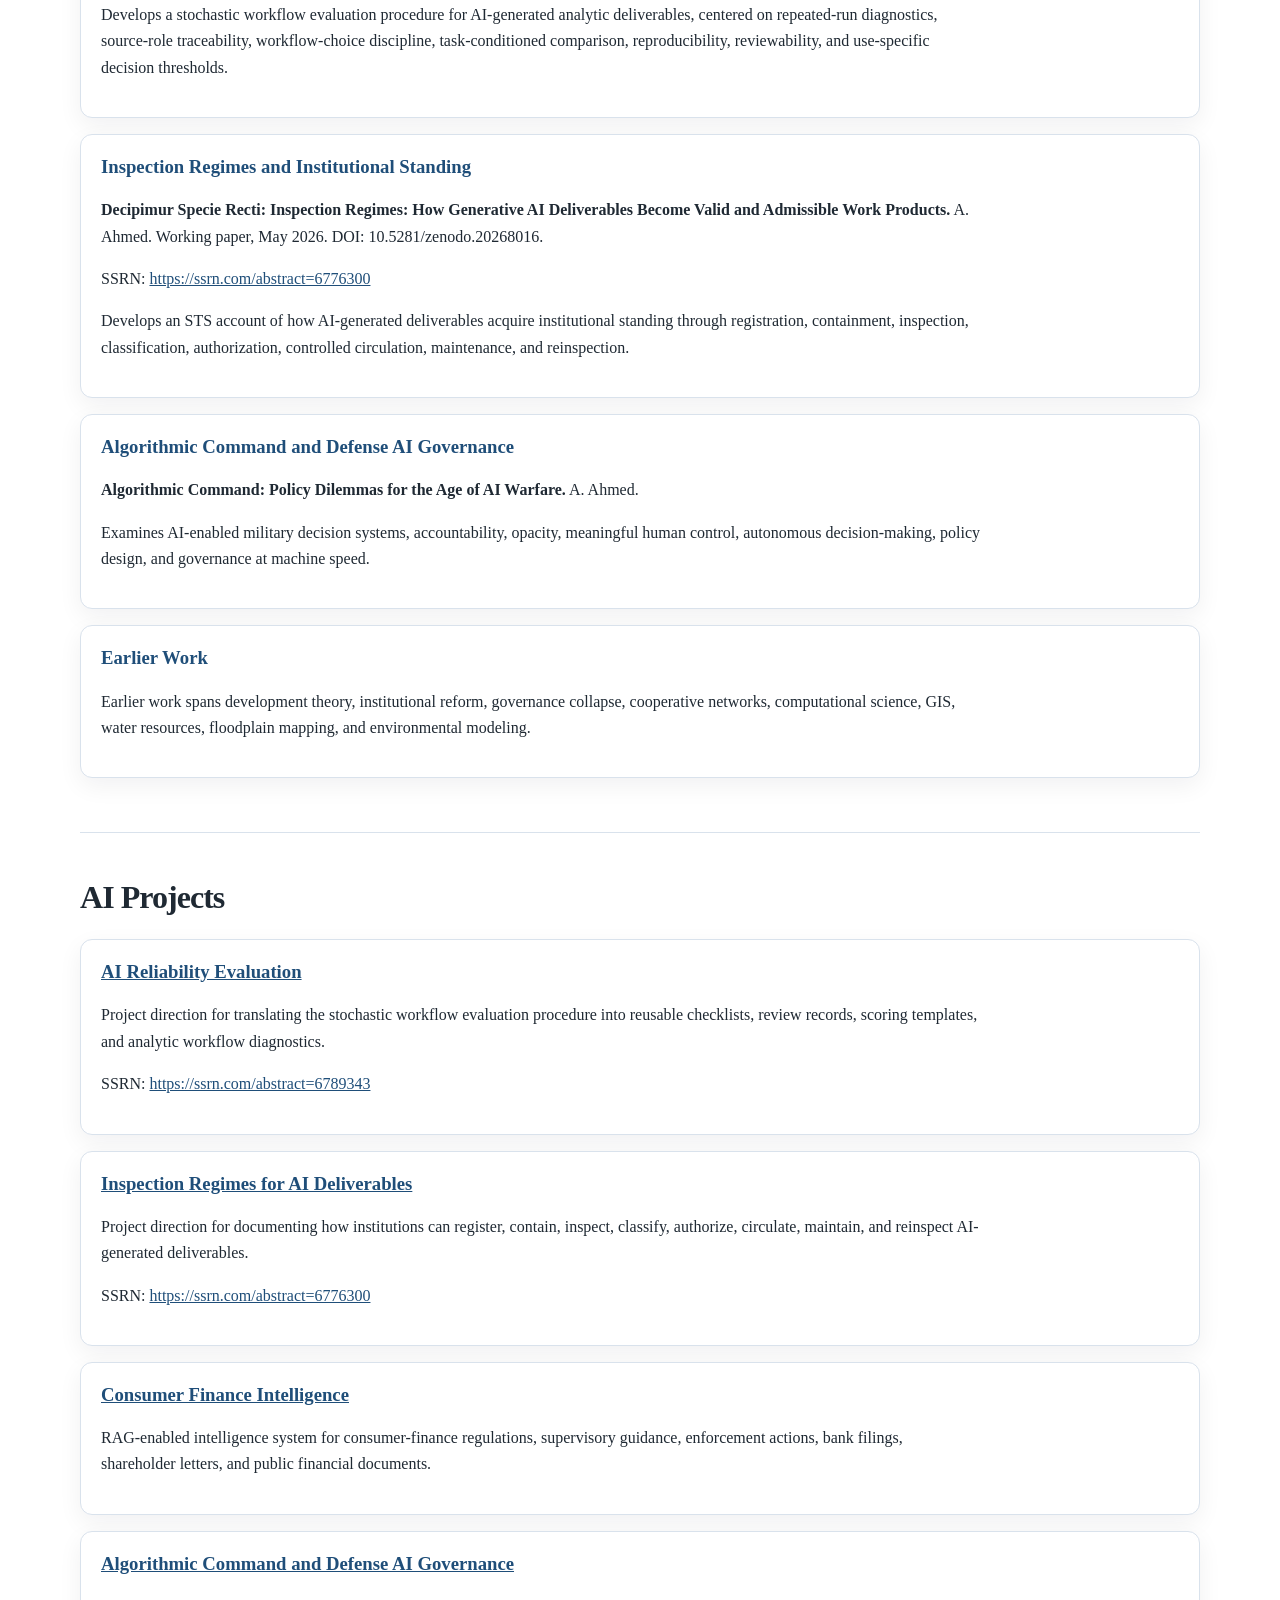
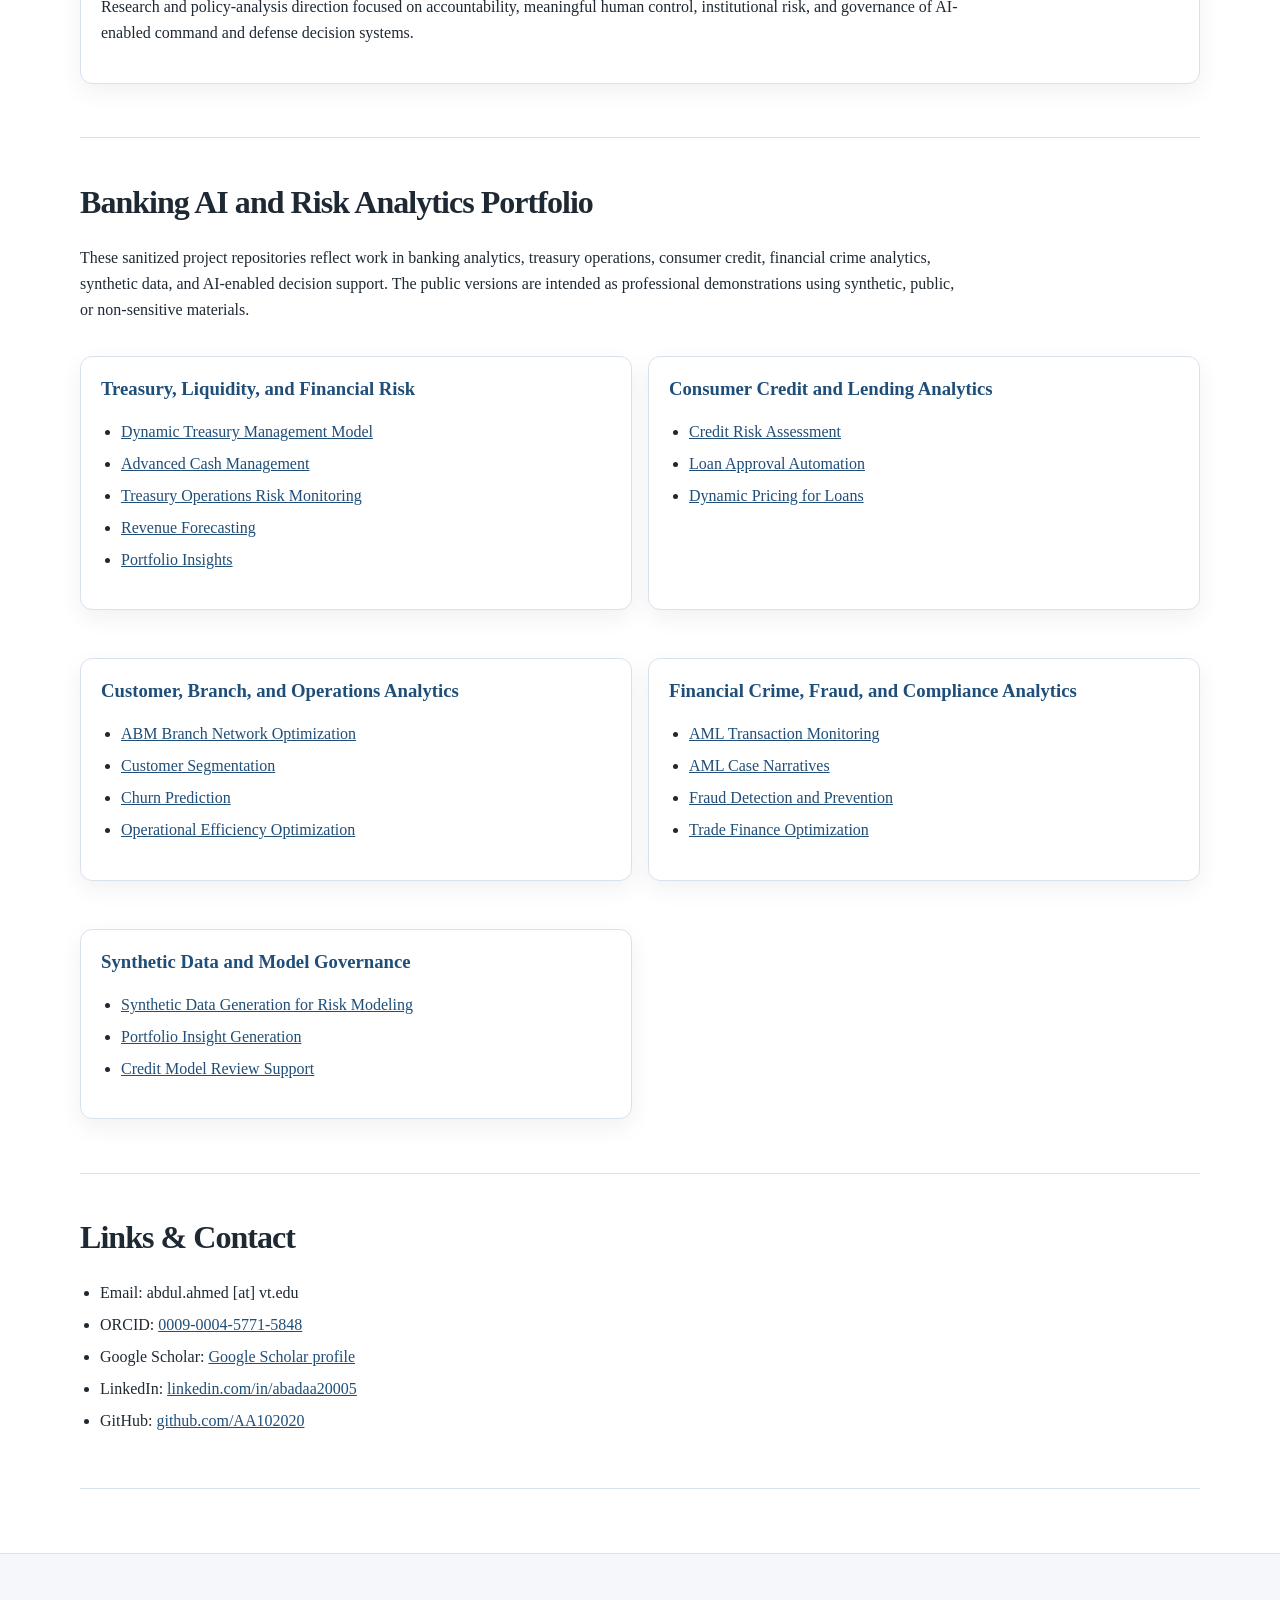
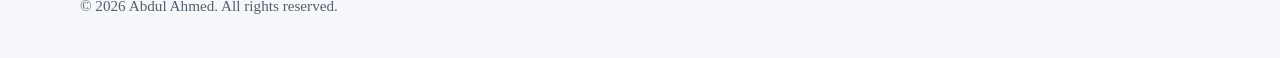
==== commit 81fafe23: "Update website grammar and content" ====
--- a/index.html
+++ b/index.html
@@ -55,19 +55,20 @@
       <h2>Biography</h2>
 
       <p>
-        I am a Computational Scientist and technology policy strategist working across
+        I am a computational scientist and technology policy strategist working across
         institutional risk, banking, defense policy, conflict studies, AI governance,
         model risk management, consumer credit governance, regulatory technology, and the digital economy.
-        My work examines how computational systems, AI-enabled workflows, and data-driven
-        infrastructures can be evaluated, documented, governed, and made reliable for institutional use.
+        My experience spans enterprise AI solutions, consumer-credit analytics, financial-data systems,
+        treasury and risk data engineering, banking operations analytics, and advanced analytics in large-scale
+        financial and public-sector environments.
       </p>
 
       <p>
-        My current research centers on AI reliability evaluation, inspection regimes for
+        My current work focuses on AI reliability evaluation, inspection regimes for
         AI-generated deliverables, consumer-finance intelligence, the formation of governance regimes,
-        and algorithmic command in defense contexts. Across these areas, I study the evidentiary,
-        technical, and institutional conditions under which analytic outputs become usable,
-        reviewable, accountable, and fit for reliance.
+        and algorithmic command in defense contexts. Across these areas, I study how computational systems,
+        AI-enabled workflows, and data-driven infrastructures can be evaluated, documented, governed,
+        and made reliable for institutional use.
       </p>
 
       <p>
@@ -109,7 +110,7 @@
         <p><strong>Talent Burst</strong> | Washington, DC</p>
         <p>
           Managed financial data solutions, analytics platforms, reporting initiatives,
-          payments analytics, partner-facing data products, transaction monitoring support,
+          payments analytics, partner-facing data products, transaction-monitoring support,
           and data-driven decision support for digital payments environments.
         </p>
       </div>
@@ -259,8 +260,8 @@
         <div class="card">
           <h3>Defense Policy and Conflict Analytics</h3>
           <ul>
-            <li>Use of ML and AI in defense policy</li>
-            <li>Application of ML and AI in conflict studies</li>
+            <li>Use of machine learning and AI in defense policy</li>
+            <li>Application of machine learning and AI in conflict studies</li>
             <li>Algorithmic command and defense AI governance</li>
             <li>Computational military science</li>
             <li>Geopolitics and institutional risk</li>
@@ -365,7 +366,7 @@
       <div class="card">
         <h3>Inspection Regimes and Institutional Standing</h3>
         <p>
-          <strong>Decipimur Specie Recti - Inspection Regimes: How Generative AI Deliverables Become Valid and Admissible Work Products.</strong>
+          <strong>Decipimur Specie Recti: Inspection Regimes: How Generative AI Deliverables Become Valid and Admissible Work Products.</strong>
           A. Ahmed. Working paper, May 2026. DOI: 10.5281/zenodo.20268016.
         </p>
         <p>
@@ -521,7 +522,7 @@
         <div class="card">
           <h3>Synthetic Data and Model Governance</h3>
           <ul>
-            <li><a href="https://github.com/AA102020/Synthetic-data-generation-.-" target="_blank" rel="noopener">Synthetic Data Generation for Risk Modeling</a></li>
+            <li><a href="https://github.com/AA102020/Synthetic-data-generation-." target="_blank" rel="noopener">Synthetic Data Generation for Risk Modeling</a></li>
             <li><a href="https://github.com/AA102020/Portfolio-Insights" target="_blank" rel="noopener">Portfolio Insight Generation</a></li>
             <li><a href="https://github.com/AA102020/Credit-CRA" target="_blank" rel="noopener">Credit Model Review Support</a></li>
           </ul>
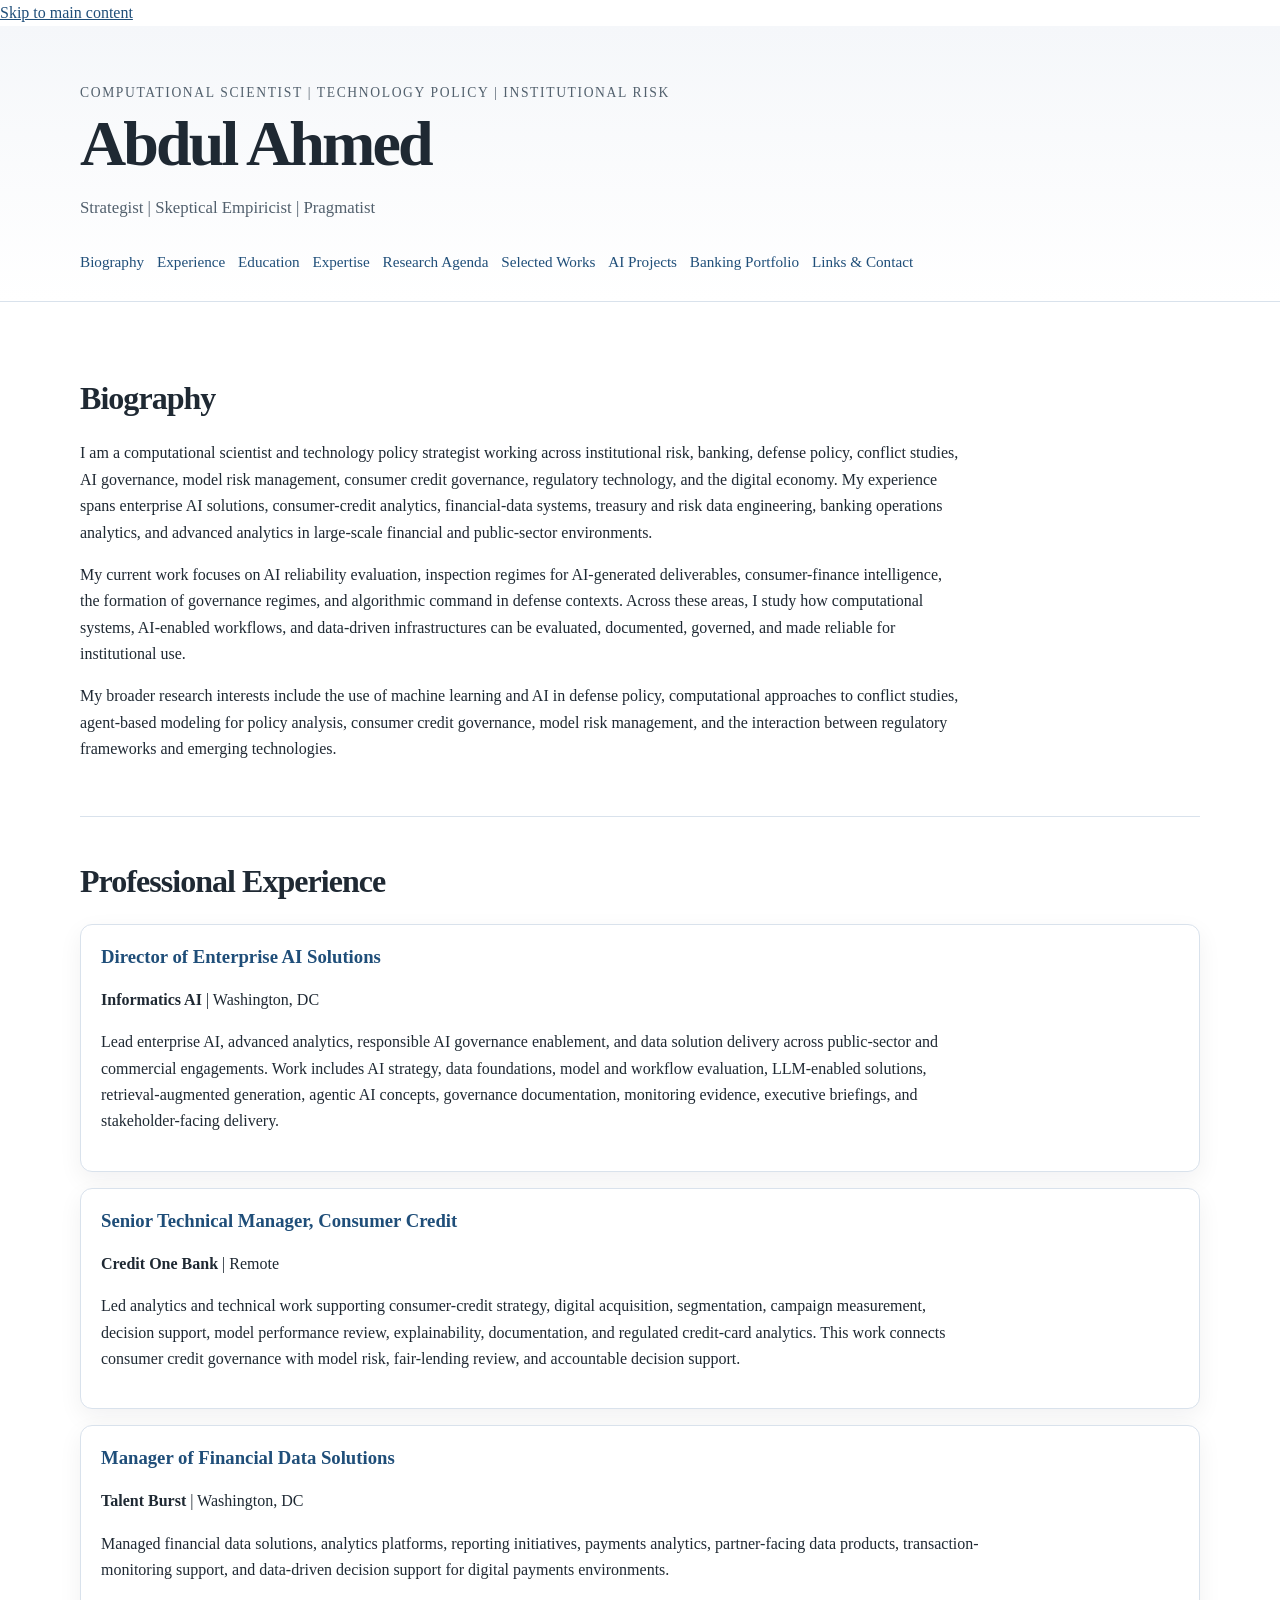
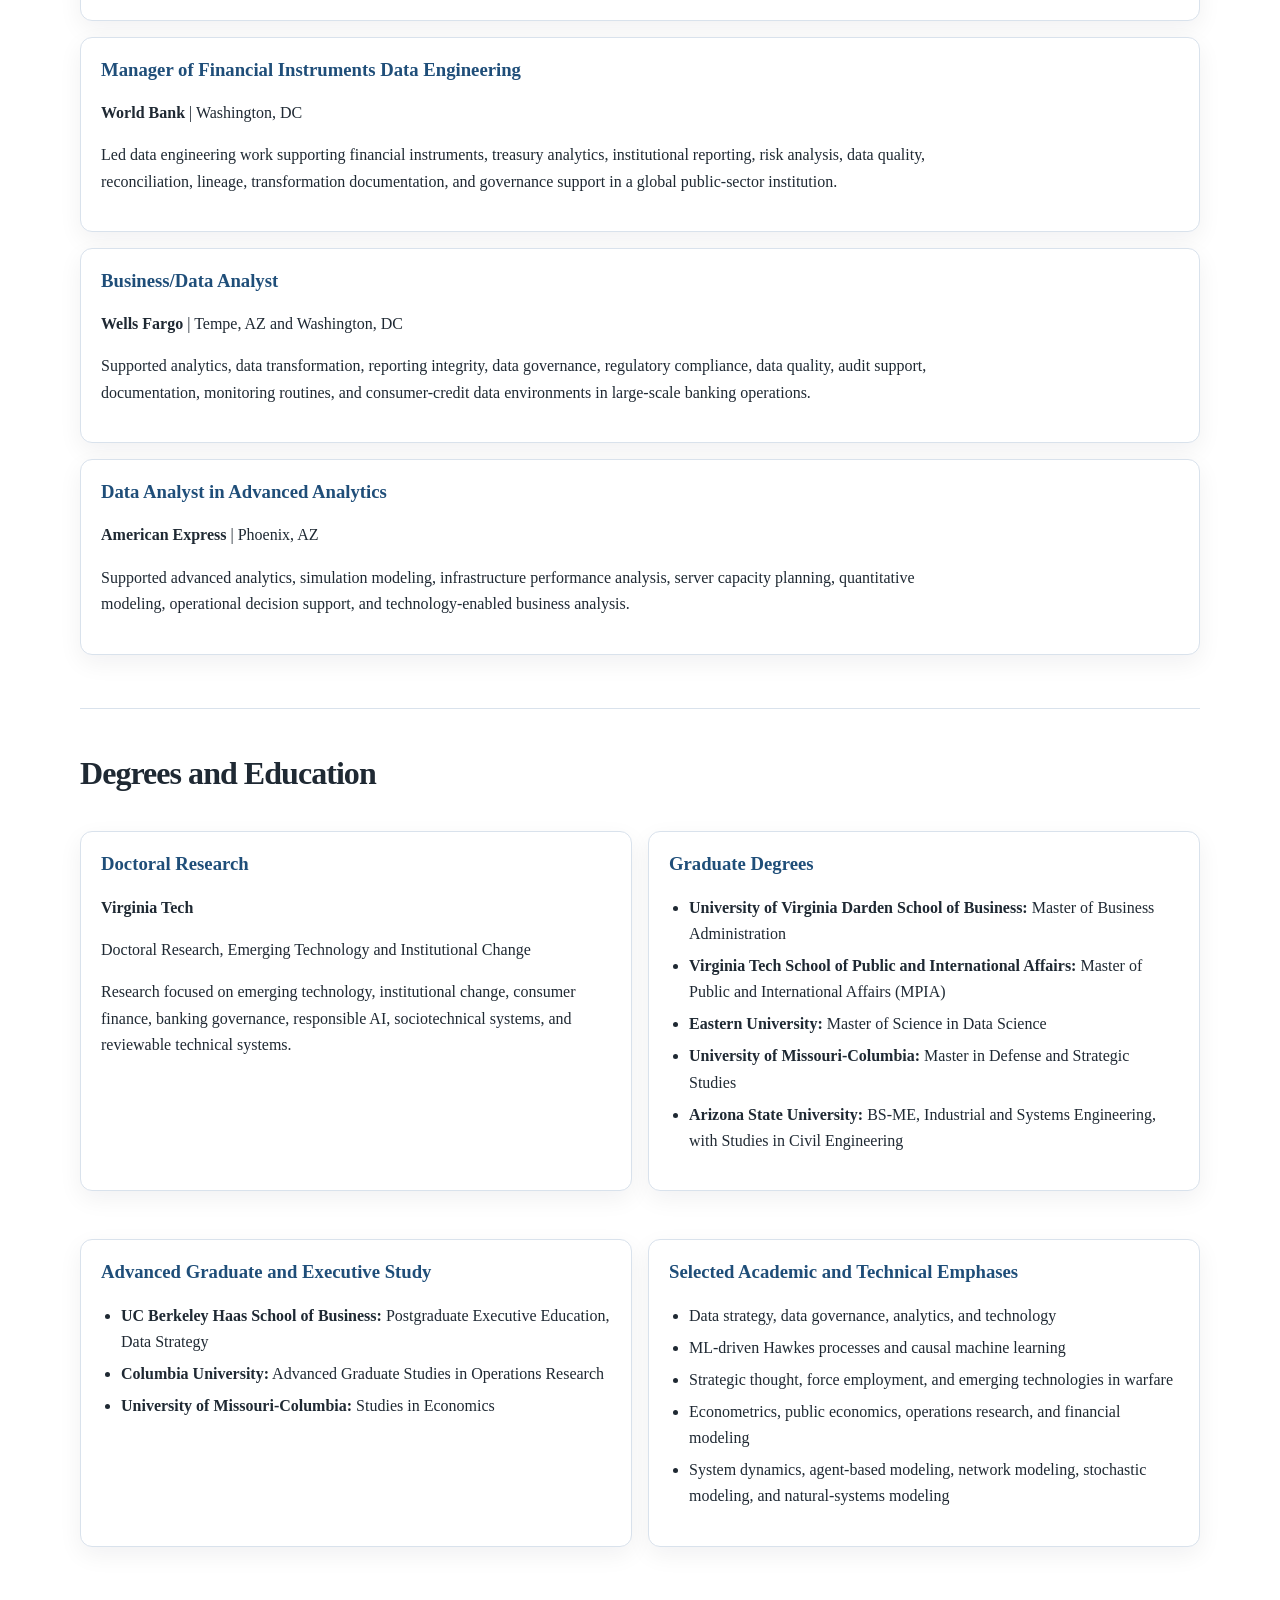
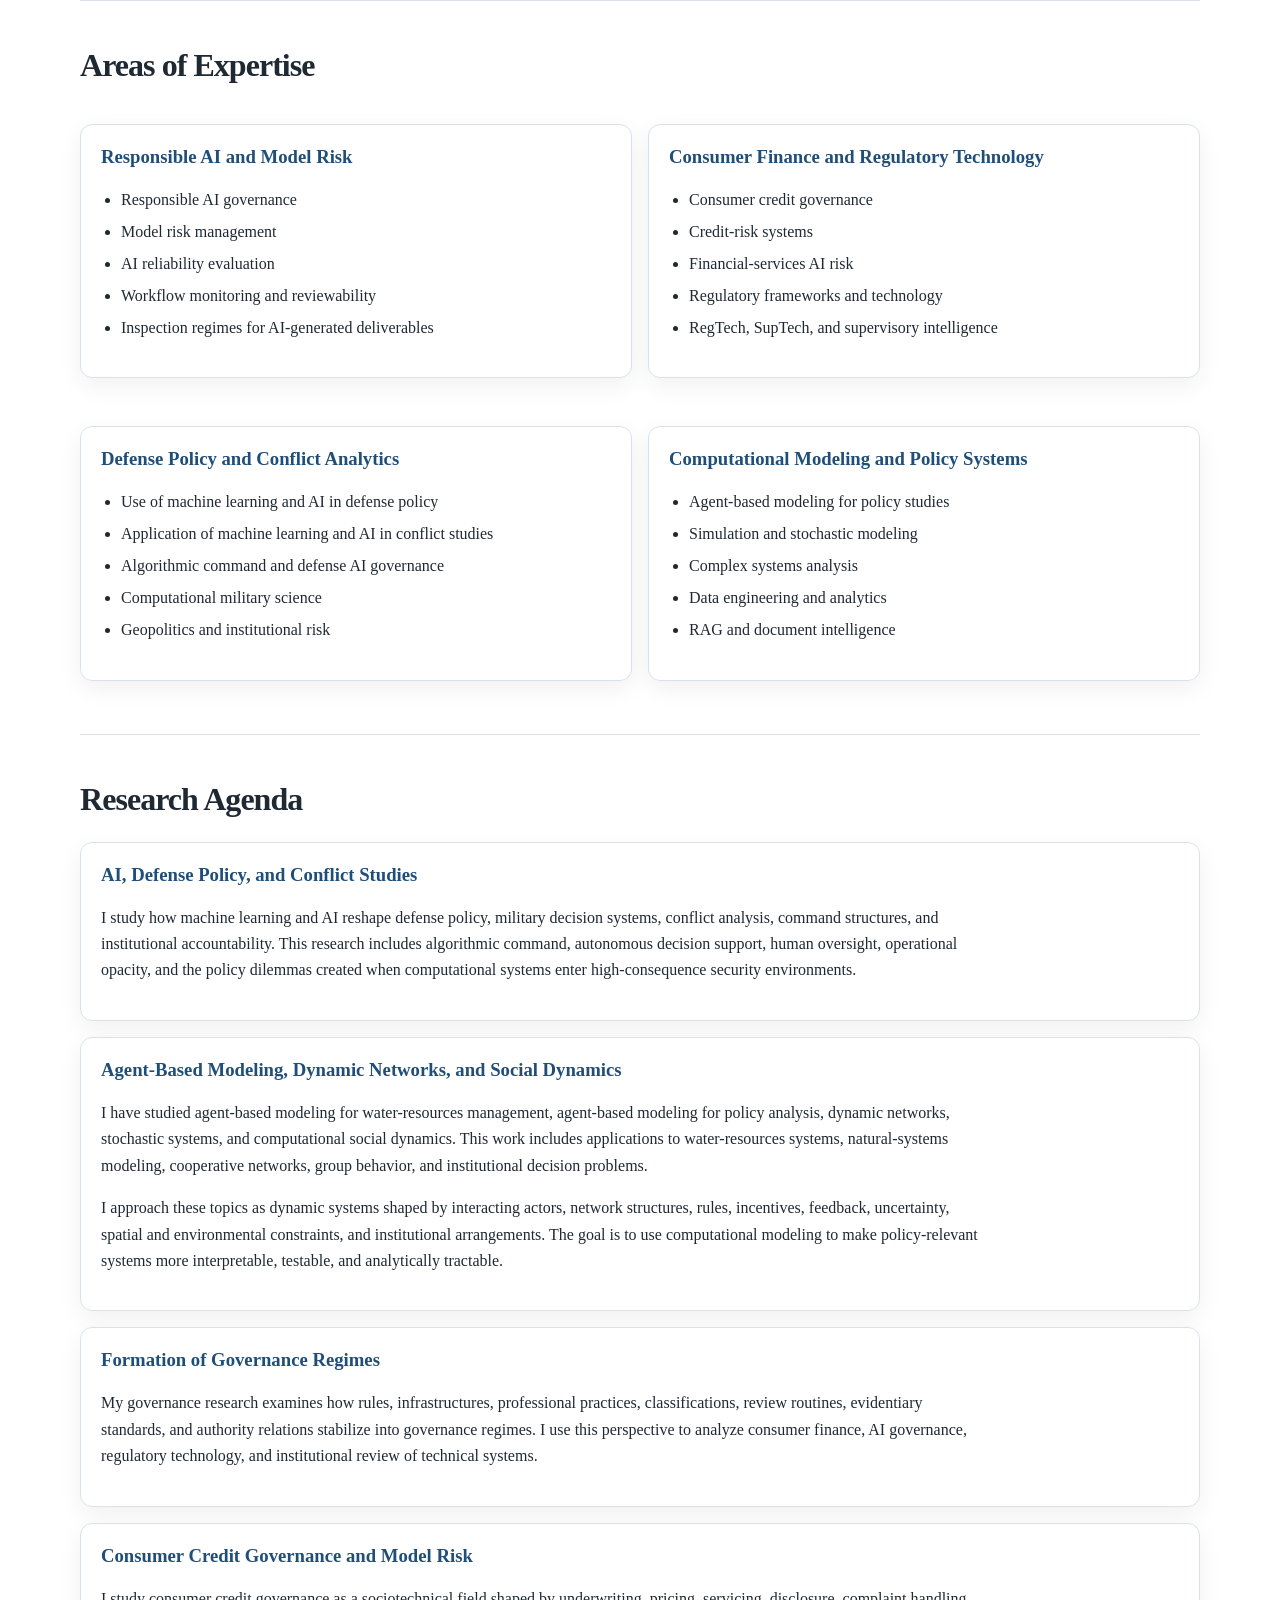
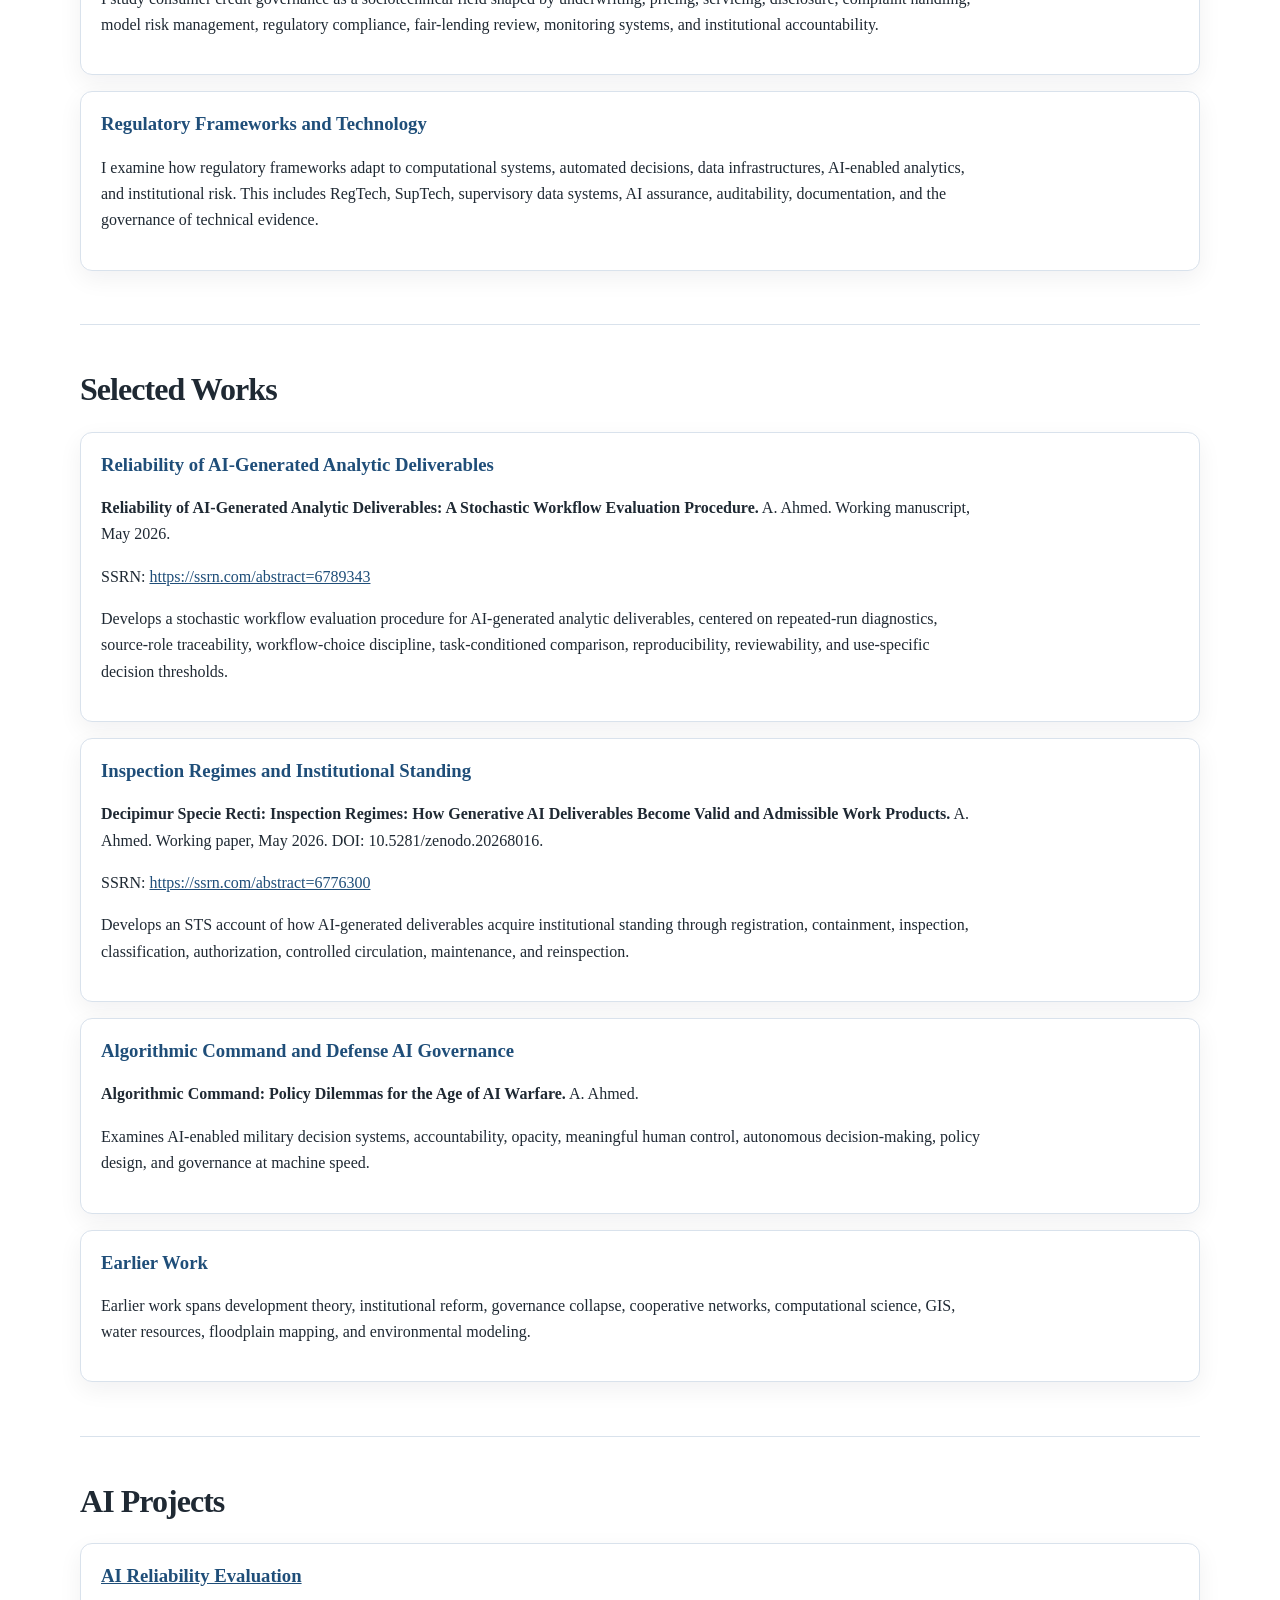
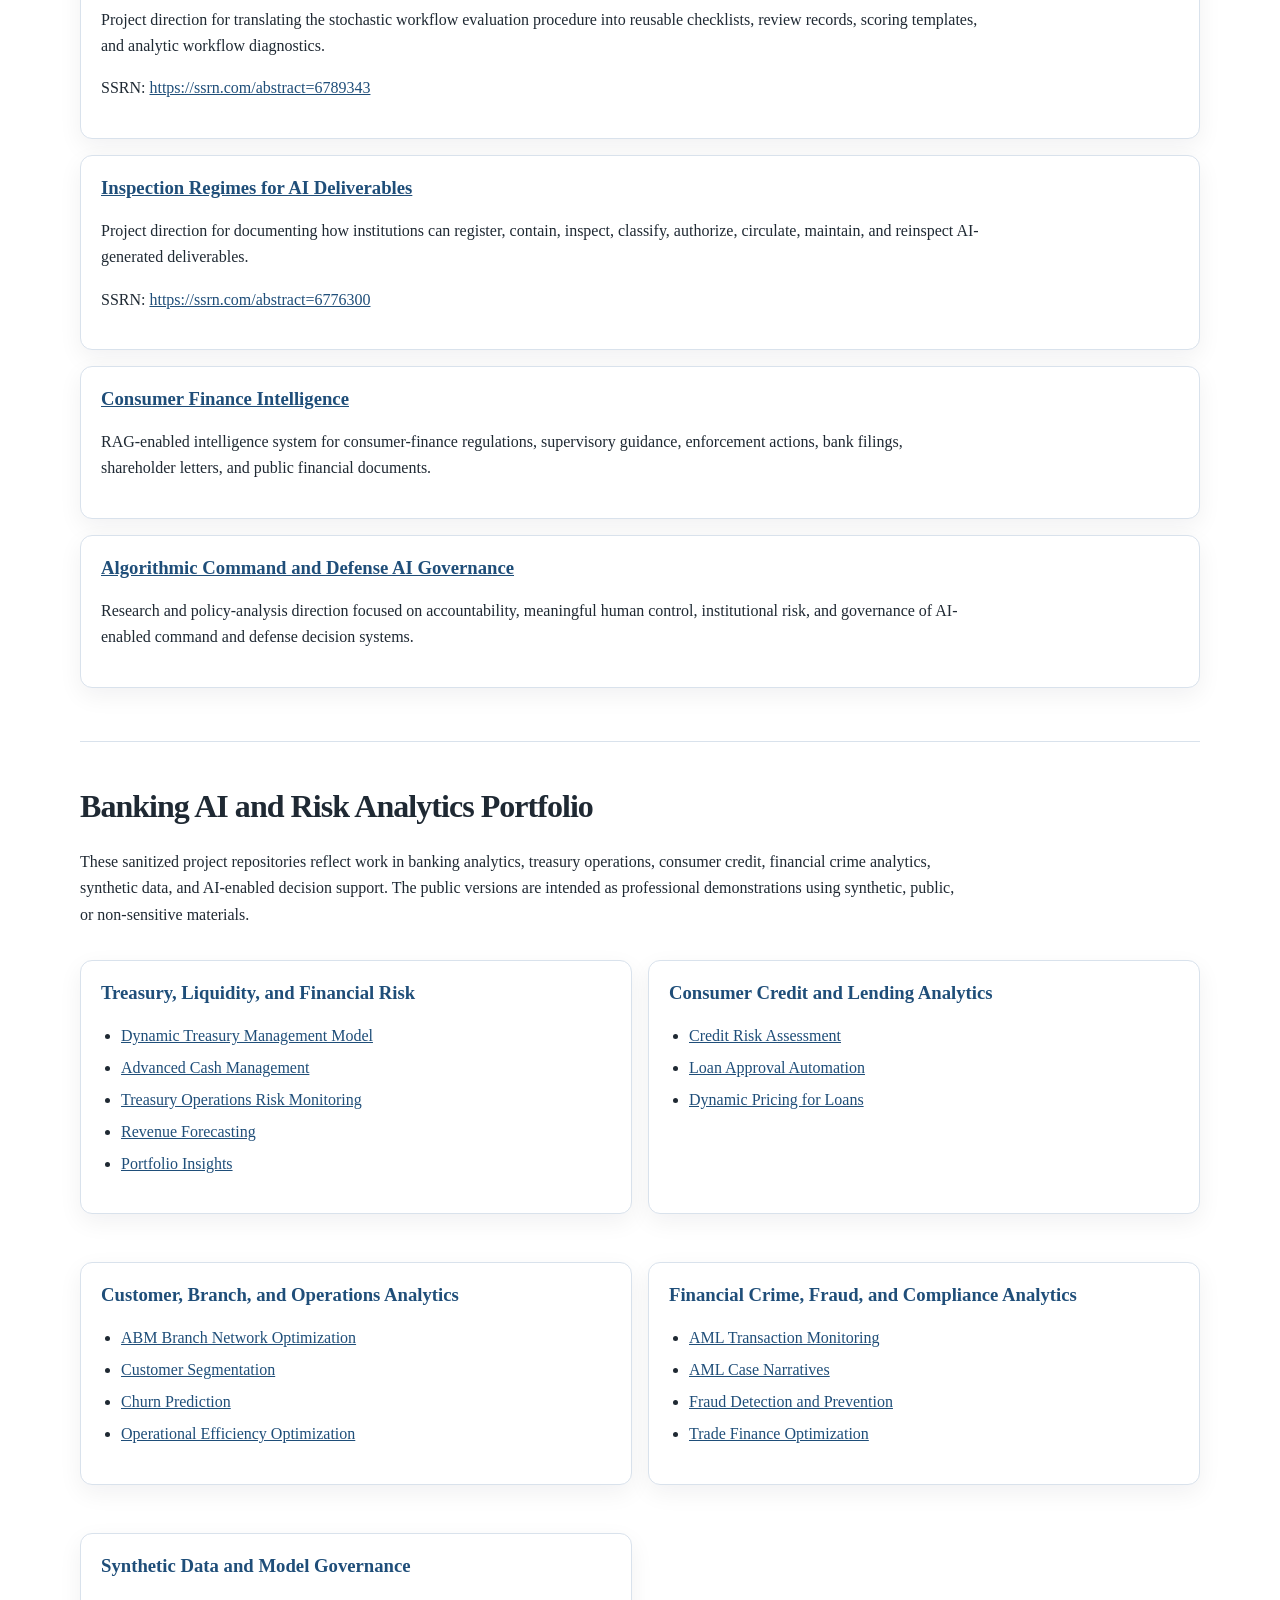
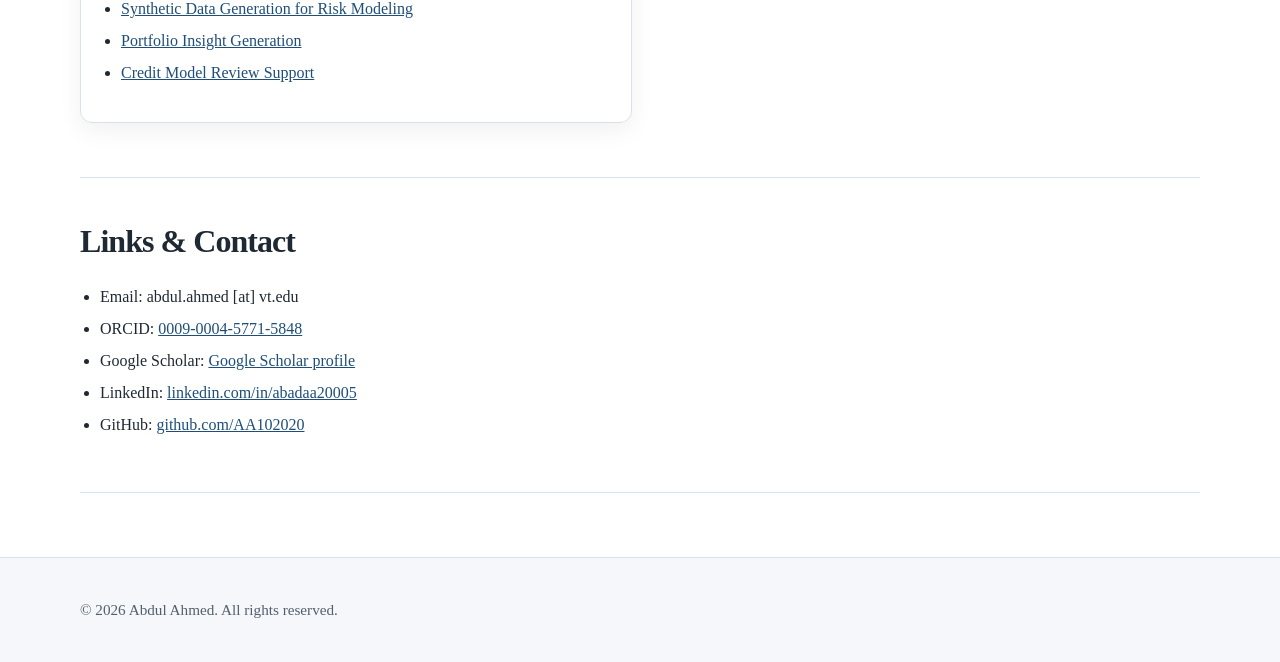
==== commit 4f498757: "Add files via upload" ====
--- a/index.html
+++ b/index.html
@@ -149,85 +149,47 @@
     <section id="education">
       <h2>Degrees and Education</h2>
 
-      <div class="card">
-        <h3>Virginia Tech</h3>
-        <p><strong>Doctoral Research, Emerging Technology and Institutional Change</strong></p>
-        <p>
-          Research focused on emerging technology, institutional change, consumer finance,
-          banking governance, responsible AI, sociotechnical systems, and the institutional
-          conditions under which technical systems become governable and reviewable.
-        </p>
-      </div>
-
-      <div class="card">
-        <h3>University of Virginia Darden School of Business</h3>
-        <p><strong>Master of Business Administration</strong></p>
-        <p>
-          MBA capstone: <em>Trade Analytics: Global Trade Profiles of Brazil, India, and the United States.</em>
-        </p>
-      </div>
-
-      <div class="card">
-        <h3>Virginia Tech School of Public and International Affairs</h3>
-        <p><strong>Master of Arts, Master of Public and International Affairs</strong></p>
-        <p>
-          Graduate study in public policy, international affairs, governance, institutional analysis,
-          and public-sector strategy.
-        </p>
-      </div>
-
-      <div class="card">
-        <h3>Eastern University</h3>
-        <p><strong>Master of Science in Data Science</strong></p>
-        <p>
-          Research: <em>Modeling Event Dynamics with ML-Driven Hawkes Processes and Causal Machine Learning.</em>
-        </p>
-      </div>
-
-      <div class="card">
-        <h3>University of California, Berkeley, Haas School of Business</h3>
-        <p><strong>Postgraduate Executive Education, Data Strategy</strong></p>
-        <p>
-          Study areas included data strategy and management, data analytics and technology,
-          data governance and quality, organizational culture and leadership, and strategic
-          applications of data.
-        </p>
-      </div>
-
-      <div class="card">
-        <h3>University of Missouri-Columbia</h3>
-        <p><strong>Master in Defense and Strategic Studies</strong></p>
-        <p>
-          Study areas included strategic thought, force employment, emerging technologies and warfare,
-          defense policy, and security strategy.
-        </p>
-      </div>
-
-      <div class="card">
-        <h3>Columbia University</h3>
-        <p><strong>Advanced Graduate Studies in Operations Research</strong></p>
-        <p>
-          Study areas included operations management, financial modeling, optimization,
-          systems analysis, and decision modeling.
-        </p>
-      </div>
-
-      <div class="card">
-        <h3>University of Missouri-Columbia</h3>
-        <p><strong>Studies in Economics</strong></p>
-        <p>
-          Study areas included econometrics and public economics.
-        </p>
-      </div>
-
-      <div class="card">
-        <h3>Arizona State University</h3>
-        <p><strong>BS-ME, Industrial and Systems Engineering, with Studies in Civil Engineering</strong></p>
-        <p>
-          Study areas included mathematical modeling in natural systems, system dynamics,
-          agent-based modeling, network modeling, discrete-event modeling, stochastic modeling,
-          and enterprise systems.
-        </p>
+      <div class="grid">
+        <div class="card">
+          <h3>Doctoral Research</h3>
+          <p><strong>Virginia Tech</strong></p>
+          <p>Doctoral Research, Emerging Technology and Institutional Change</p>
+          <p>
+            Research focused on emerging technology, institutional change, consumer finance,
+            banking governance, responsible AI, sociotechnical systems, and reviewable technical systems.
+          </p>
+        </div>
+
+        <div class="card">
+          <h3>Graduate Degrees</h3>
+          <ul>
+            <li><strong>University of Virginia Darden School of Business:</strong> Master of Business Administration</li>
+            <li><strong>Virginia Tech School of Public and International Affairs:</strong> Master of Public and International Affairs (MPIA)</li>
+            <li><strong>Eastern University:</strong> Master of Science in Data Science</li>
+            <li><strong>University of Missouri-Columbia:</strong> Master in Defense and Strategic Studies</li>
+            <li><strong>Arizona State University:</strong> BS-ME, Industrial and Systems Engineering, with Studies in Civil Engineering</li>
+          </ul>
+        </div>
+
+        <div class="card">
+          <h3>Advanced Graduate and Executive Study</h3>
+          <ul>
+            <li><strong>UC Berkeley Haas School of Business:</strong> Postgraduate Executive Education, Data Strategy</li>
+            <li><strong>Columbia University:</strong> Advanced Graduate Studies in Operations Research</li>
+            <li><strong>University of Missouri-Columbia:</strong> Studies in Economics</li>
+          </ul>
+        </div>
+
+        <div class="card">
+          <h3>Selected Academic and Technical Emphases</h3>
+          <ul>
+            <li>Data strategy, data governance, analytics, and technology</li>
+            <li>ML-driven Hawkes processes and causal machine learning</li>
+            <li>Strategic thought, force employment, and emerging technologies in warfare</li>
+            <li>Econometrics, public economics, operations research, and financial modeling</li>
+            <li>System dynamics, agent-based modeling, network modeling, stochastic modeling, and natural-systems modeling</li>
+          </ul>
+        </div>
       </div>
     </section>
 
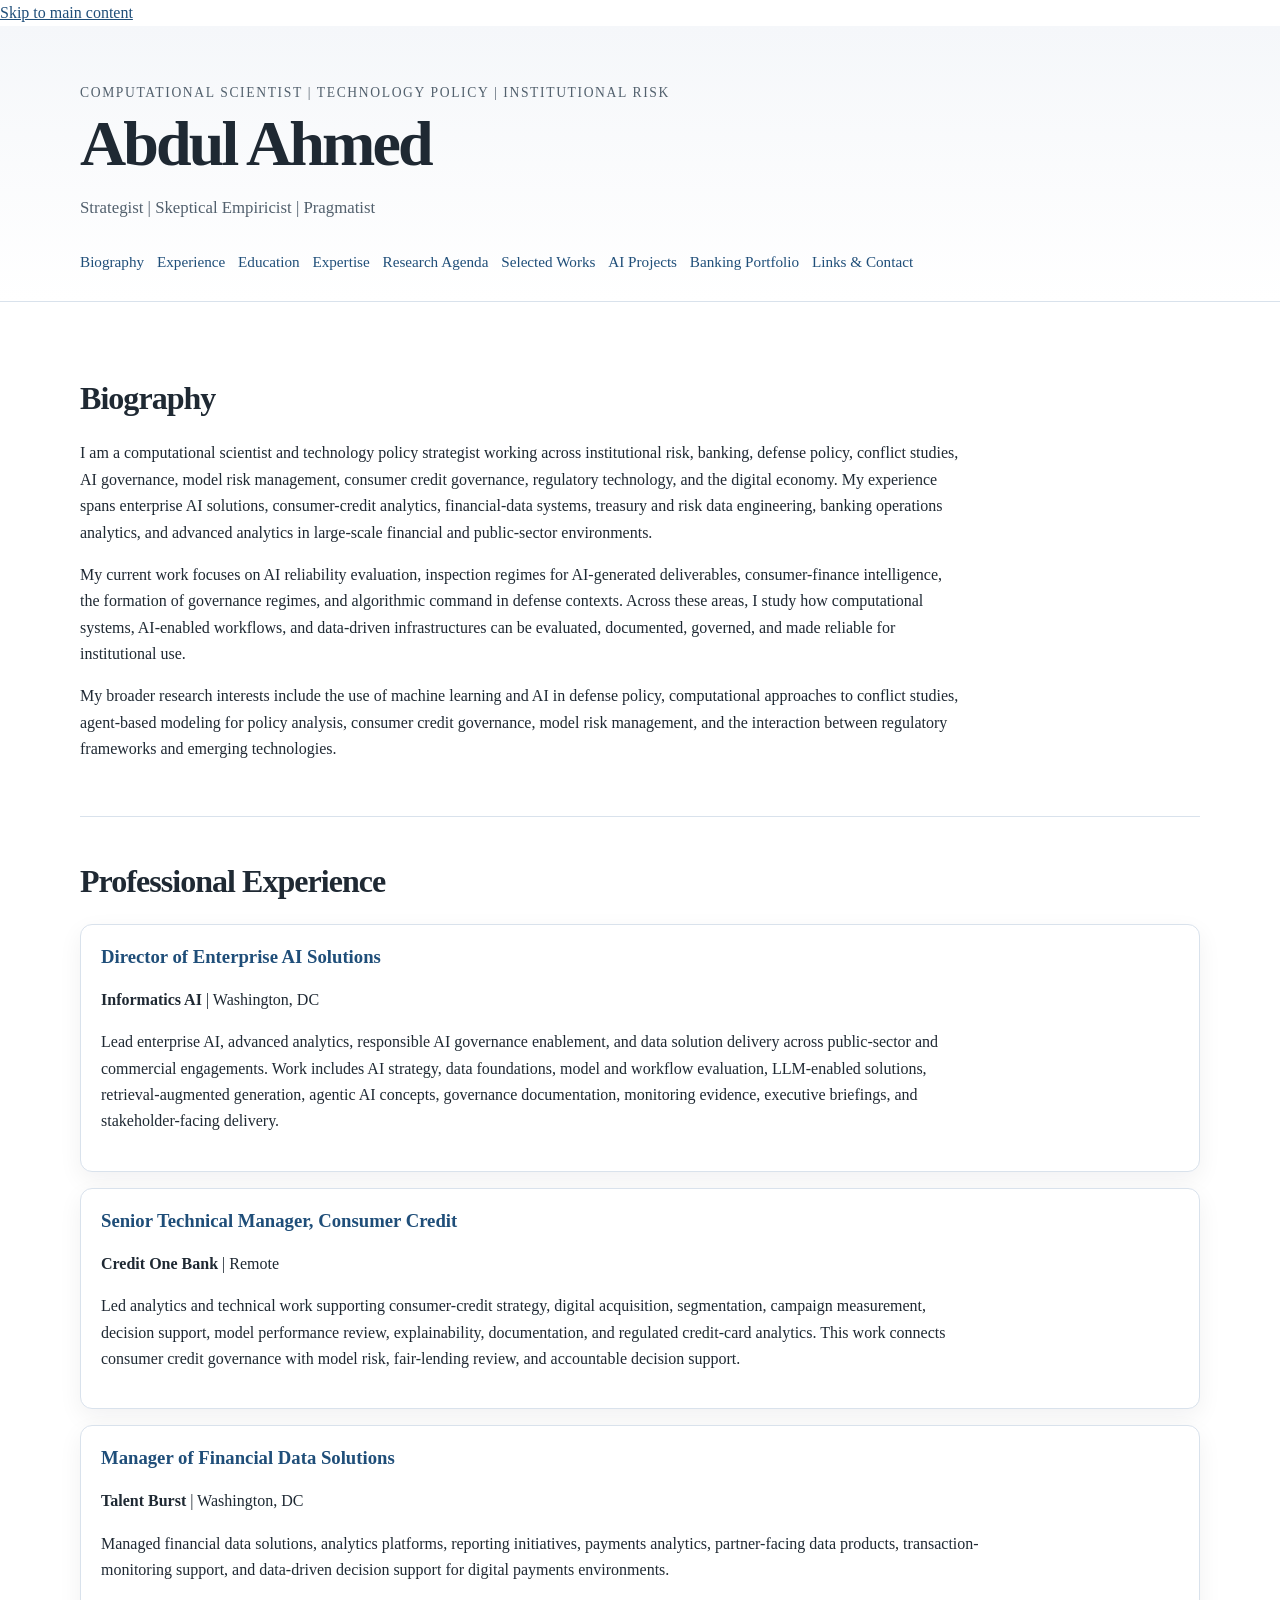
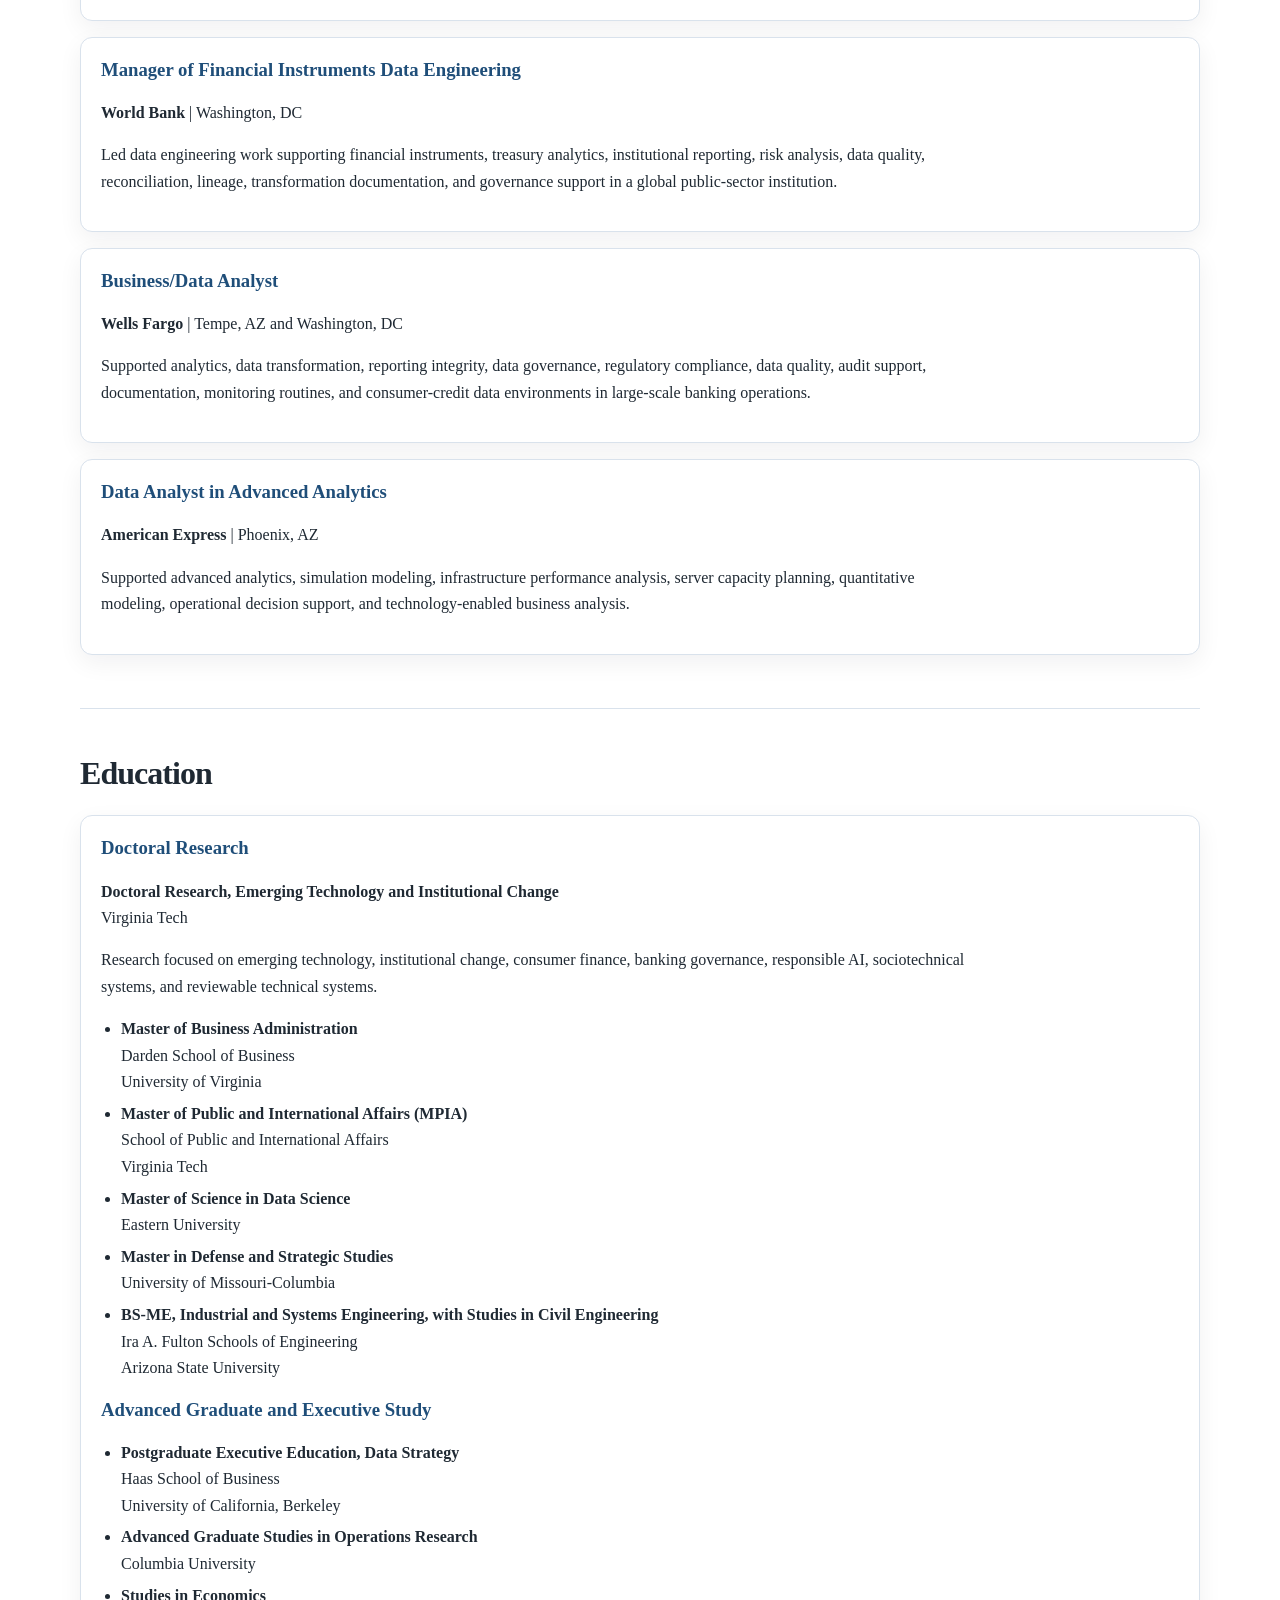
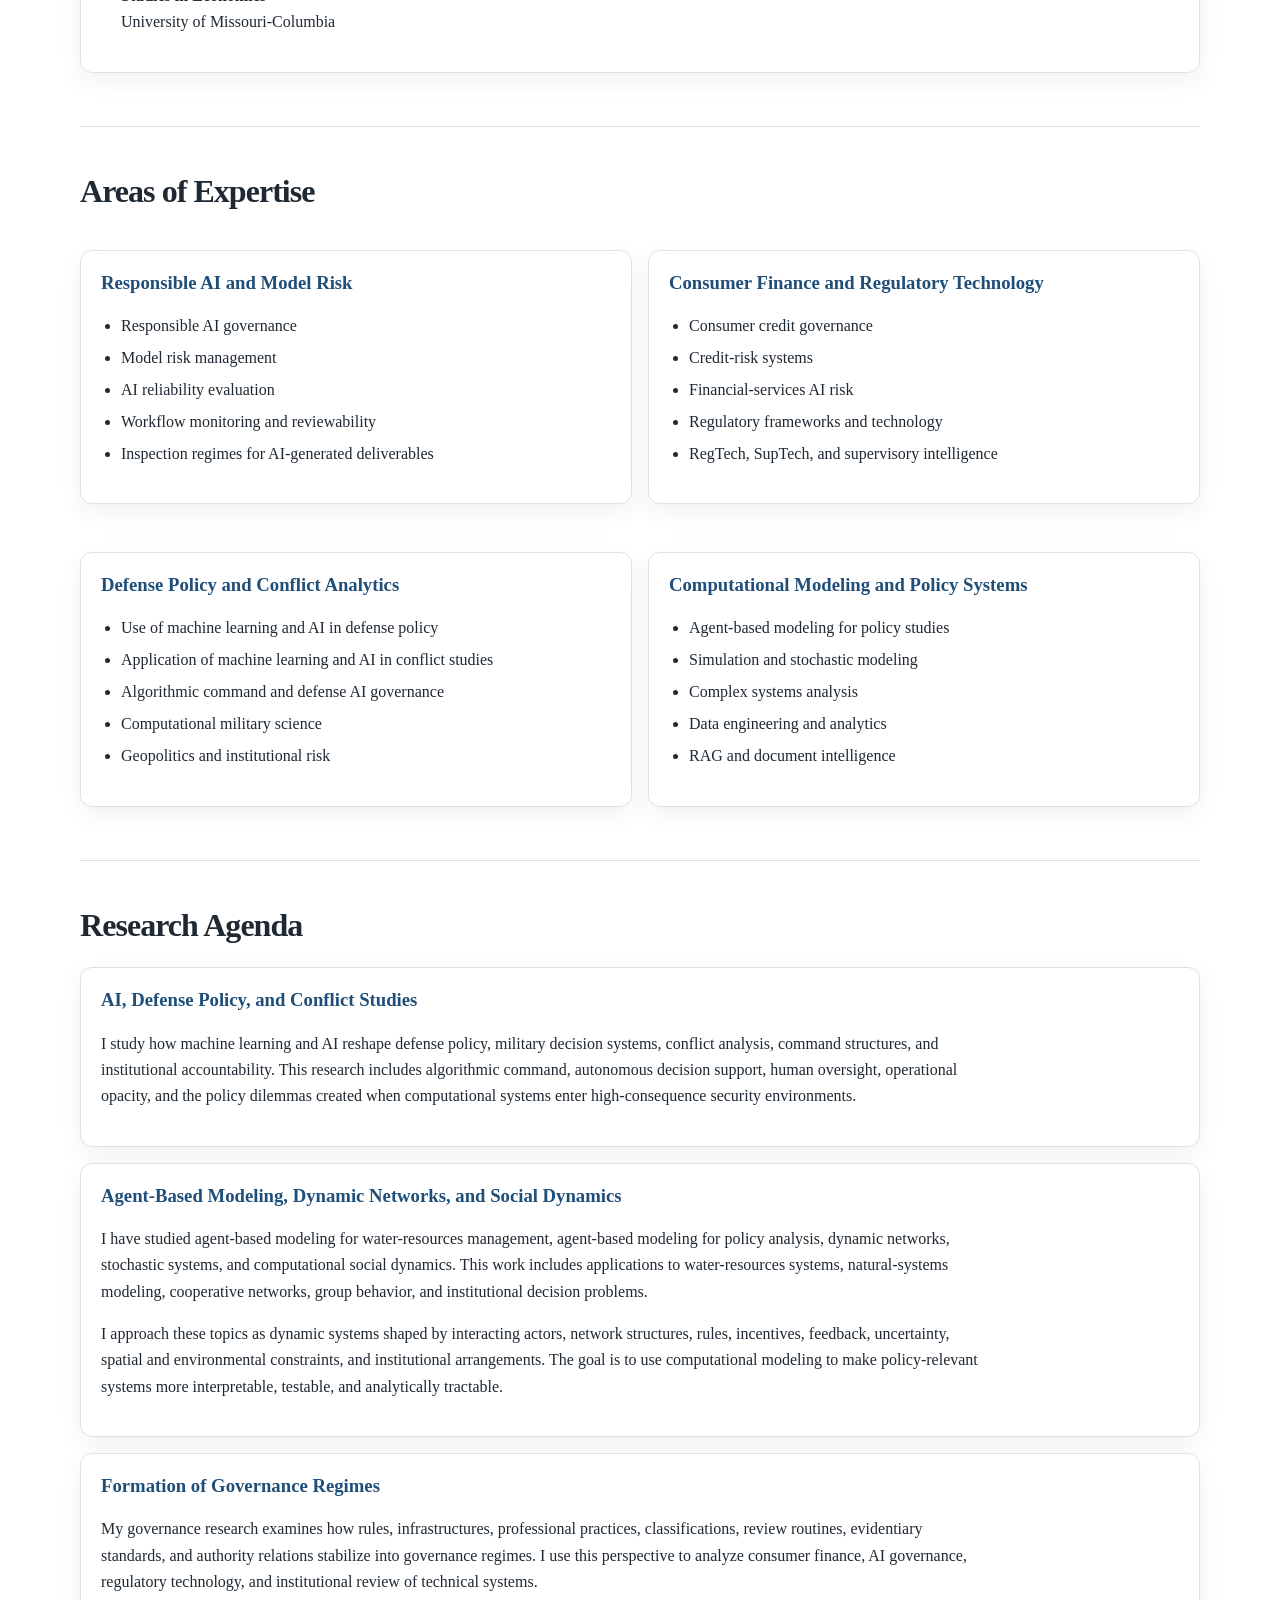
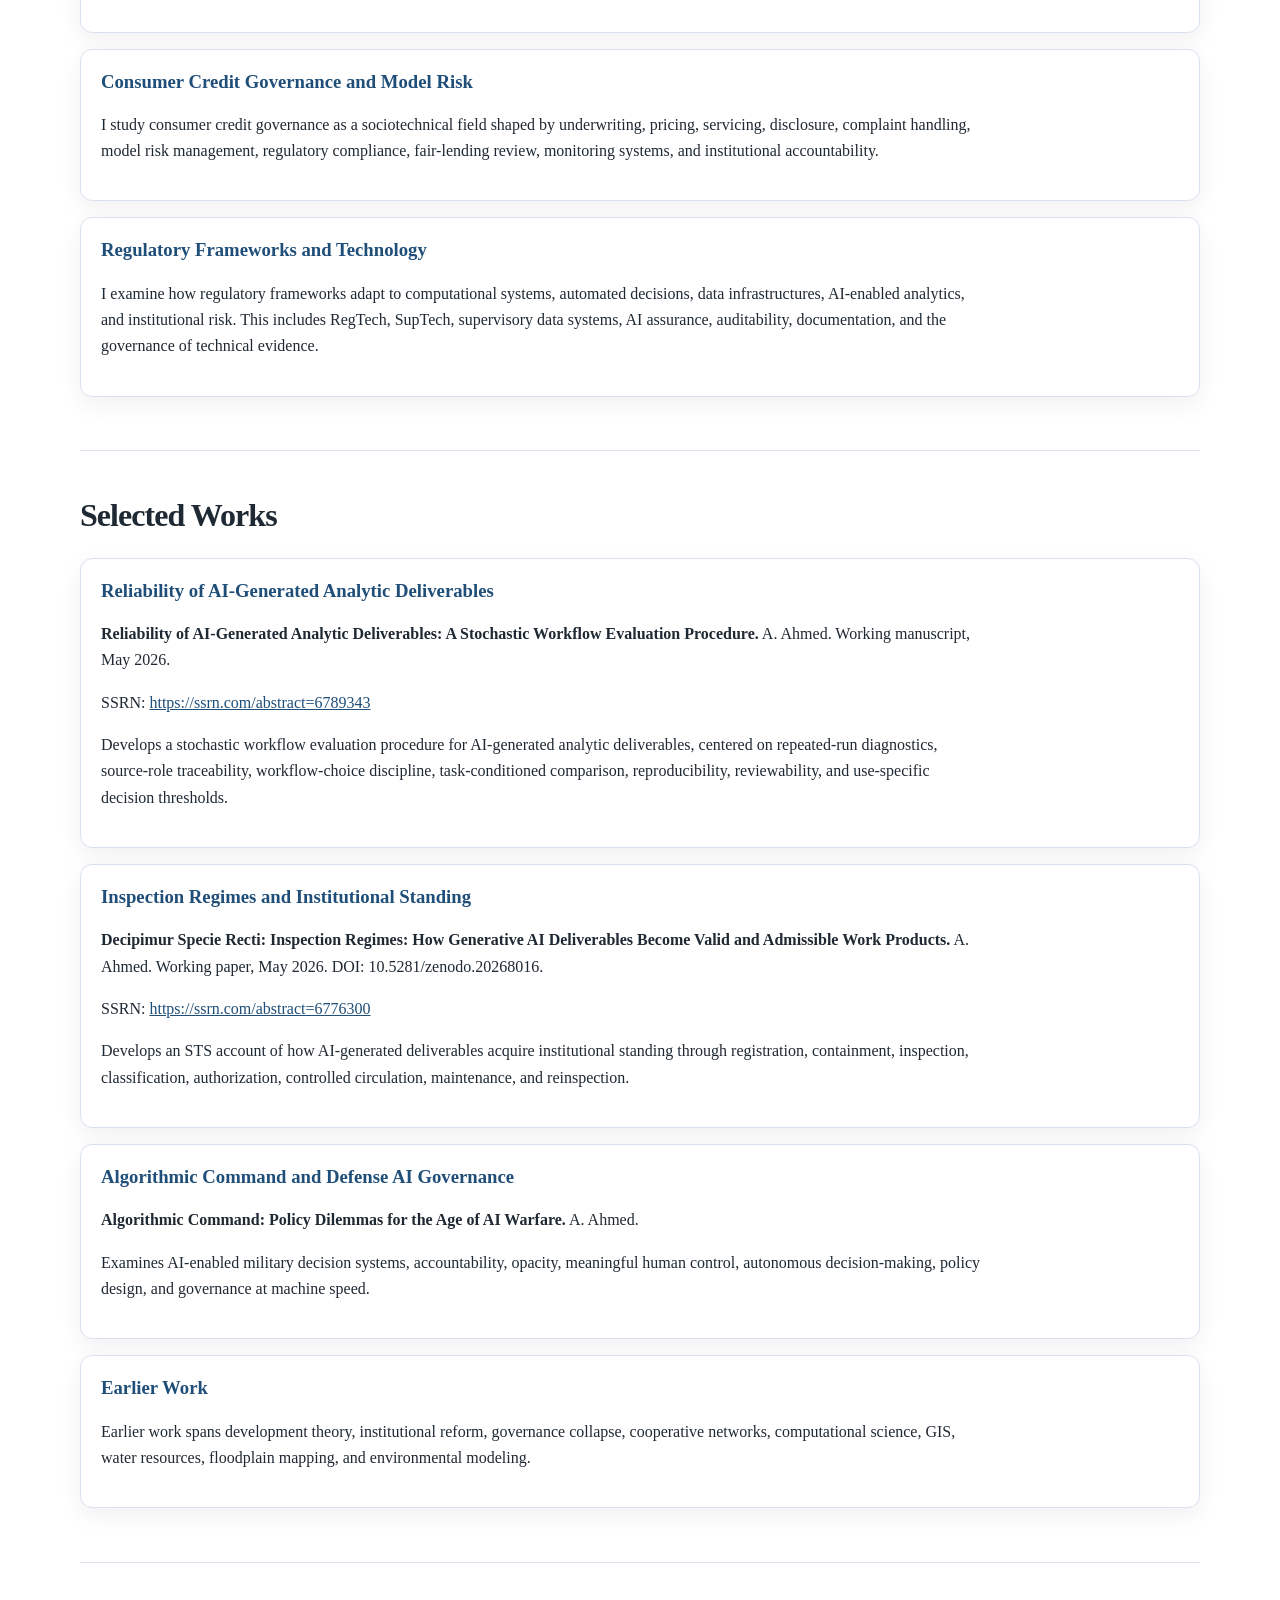
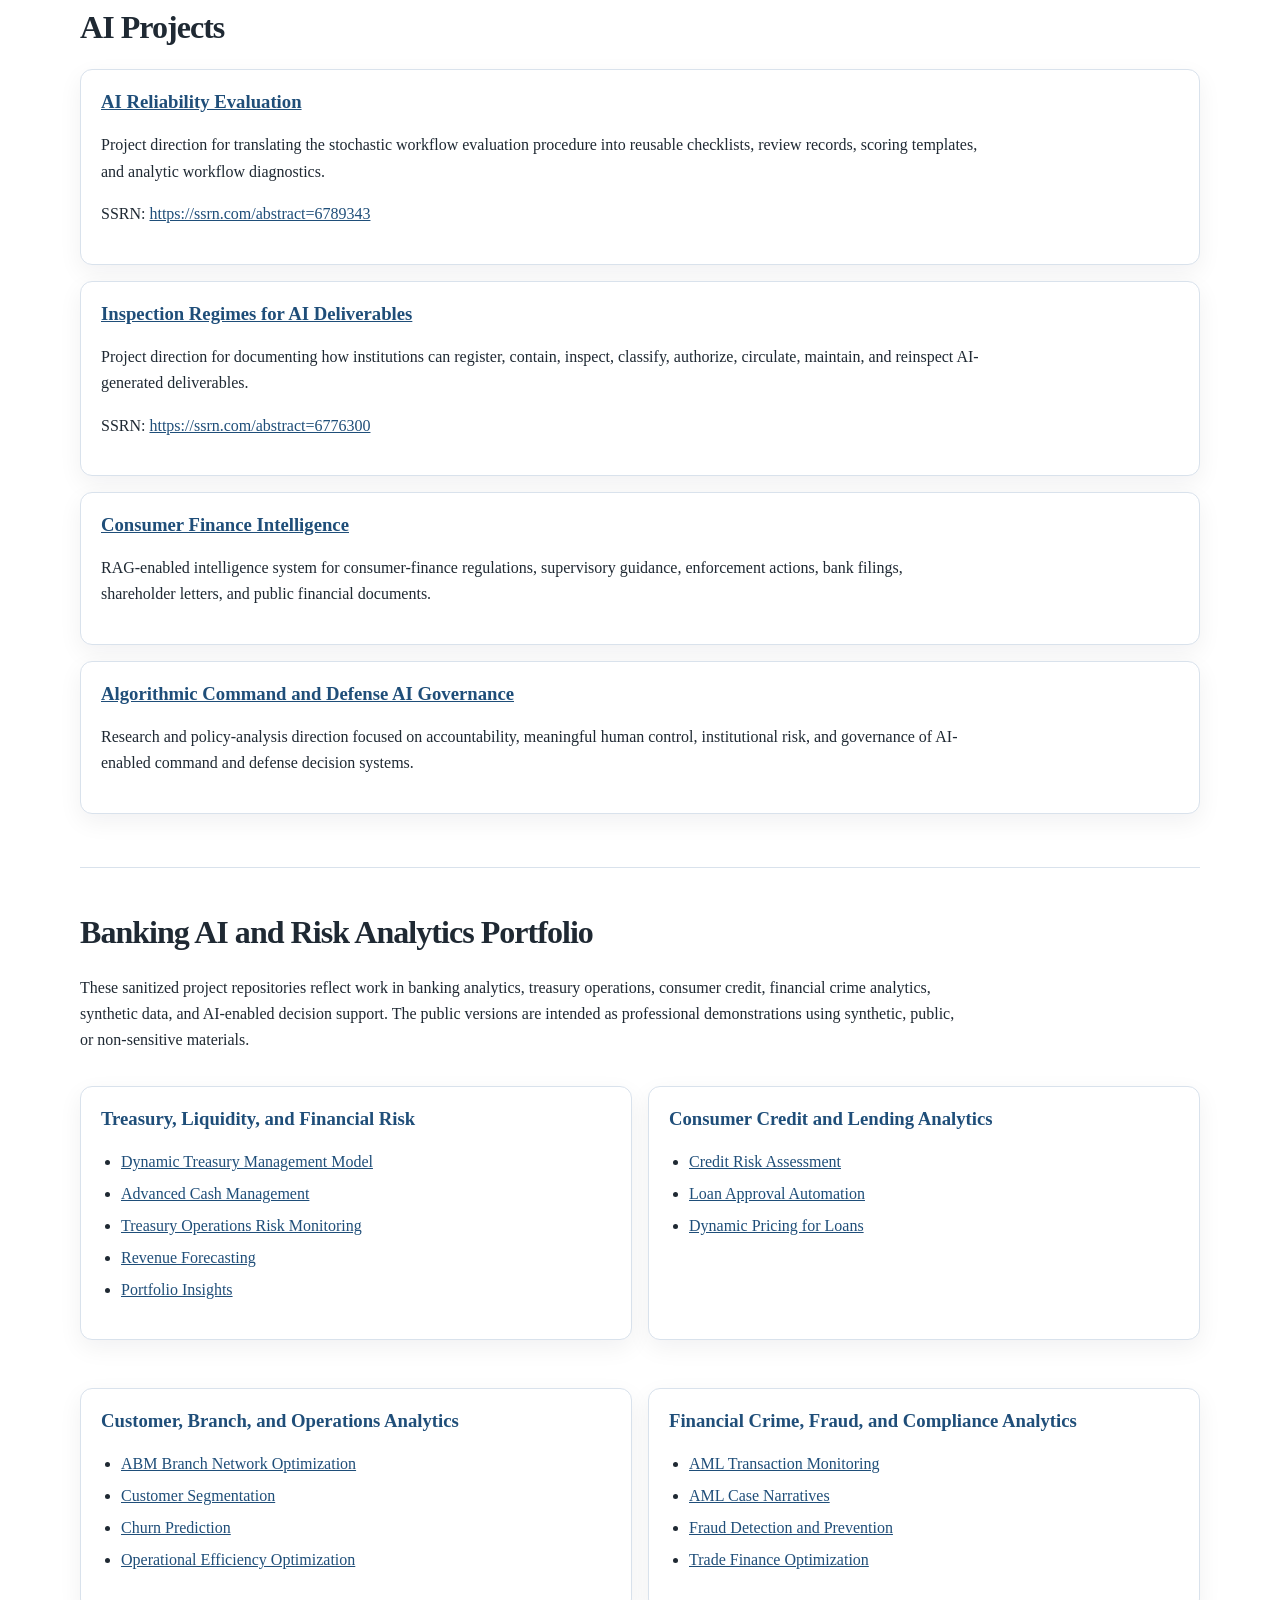
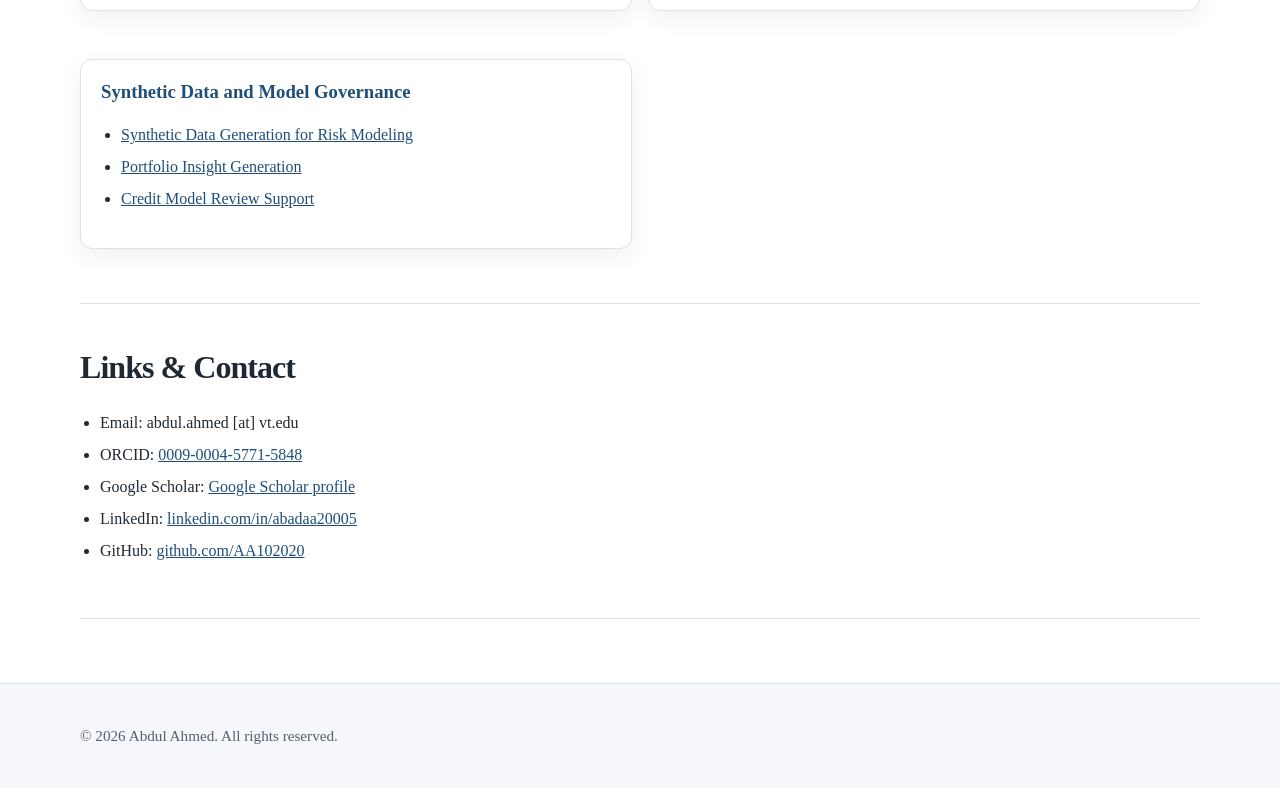
==== commit 386941dc: "Add files via upload" ====
--- a/index.html
+++ b/index.html
@@ -147,51 +147,65 @@
     </section>
 
     <section id="education">
-      <h2>Degrees and Education</h2>
-
-      <div class="grid">
-        <div class="card">
-          <h3>Doctoral Research</h3>
-          <p><strong>Virginia Tech</strong></p>
-          <p>Doctoral Research, Emerging Technology and Institutional Change</p>
-          <p>
-            Research focused on emerging technology, institutional change, consumer finance,
-            banking governance, responsible AI, sociotechnical systems, and reviewable technical systems.
-          </p>
-        </div>
-
-        <div class="card">
-          <h3>Graduate Degrees</h3>
-          <ul>
-            <li><strong>University of Virginia Darden School of Business:</strong> Master of Business Administration</li>
-            <li><strong>Virginia Tech School of Public and International Affairs:</strong> Master of Public and International Affairs (MPIA)</li>
-            <li><strong>Eastern University:</strong> Master of Science in Data Science</li>
-            <li><strong>University of Missouri-Columbia:</strong> Master in Defense and Strategic Studies</li>
-            <li><strong>Arizona State University:</strong> BS-ME, Industrial and Systems Engineering, with Studies in Civil Engineering</li>
-          </ul>
-        </div>
-
-        <div class="card">
-          <h3>Advanced Graduate and Executive Study</h3>
-          <ul>
-            <li><strong>UC Berkeley Haas School of Business:</strong> Postgraduate Executive Education, Data Strategy</li>
-            <li><strong>Columbia University:</strong> Advanced Graduate Studies in Operations Research</li>
-            <li><strong>University of Missouri-Columbia:</strong> Studies in Economics</li>
-          </ul>
-        </div>
-
-        <div class="card">
-          <h3>Selected Academic and Technical Emphases</h3>
-          <ul>
-            <li>Data strategy, data governance, analytics, and technology</li>
-            <li>ML-driven Hawkes processes and causal machine learning</li>
-            <li>Strategic thought, force employment, and emerging technologies in warfare</li>
-            <li>Econometrics, public economics, operations research, and financial modeling</li>
-            <li>System dynamics, agent-based modeling, network modeling, stochastic modeling, and natural-systems modeling</li>
-          </ul>
-        </div>
-      </div>
-    </section>
+      <h2>Education</h2>
+
+      <div class="card">
+        <h3>Doctoral Research</h3>
+        <p>
+          <strong>Doctoral Research, Emerging Technology and Institutional Change</strong><br />
+          Virginia Tech
+        </p>
+        <p>
+          Research focused on emerging technology, institutional change, consumer finance,
+          banking governance, responsible AI, sociotechnical systems, and reviewable technical systems.
+        </p>
+
+        <ul class="education-list">
+          <li>
+            <strong>Master of Business Administration</strong><br />
+            Darden School of Business<br />
+            University of Virginia
+          </li>
+          <li>
+            <strong>Master of Public and International Affairs (MPIA)</strong><br />
+            School of Public and International Affairs<br />
+            Virginia Tech
+          </li>
+          <li>
+            <strong>Master of Science in Data Science</strong><br />
+            Eastern University
+          </li>
+          <li>
+            <strong>Master in Defense and Strategic Studies</strong><br />
+            University of Missouri-Columbia
+          </li>
+          <li>
+            <strong>BS-ME, Industrial and Systems Engineering, with Studies in Civil Engineering</strong><br />
+            Ira A. Fulton Schools of Engineering<br />
+            Arizona State University
+          </li>
+        </ul>
+
+        <h3>Advanced Graduate and Executive Study</h3>
+        <ul class="education-list">
+          <li>
+            <strong>Postgraduate Executive Education, Data Strategy</strong><br />
+            Haas School of Business<br />
+            University of California, Berkeley
+          </li>
+          <li>
+            <strong>Advanced Graduate Studies in Operations Research</strong><br />
+            Columbia University
+          </li>
+          <li>
+            <strong>Studies in Economics</strong><br />
+            University of Missouri-Columbia
+          </li>
+        </ul>
+      </div>
+    </section>
+
+
 
     <section id="expertise">
       <h2>Areas of Expertise</h2>
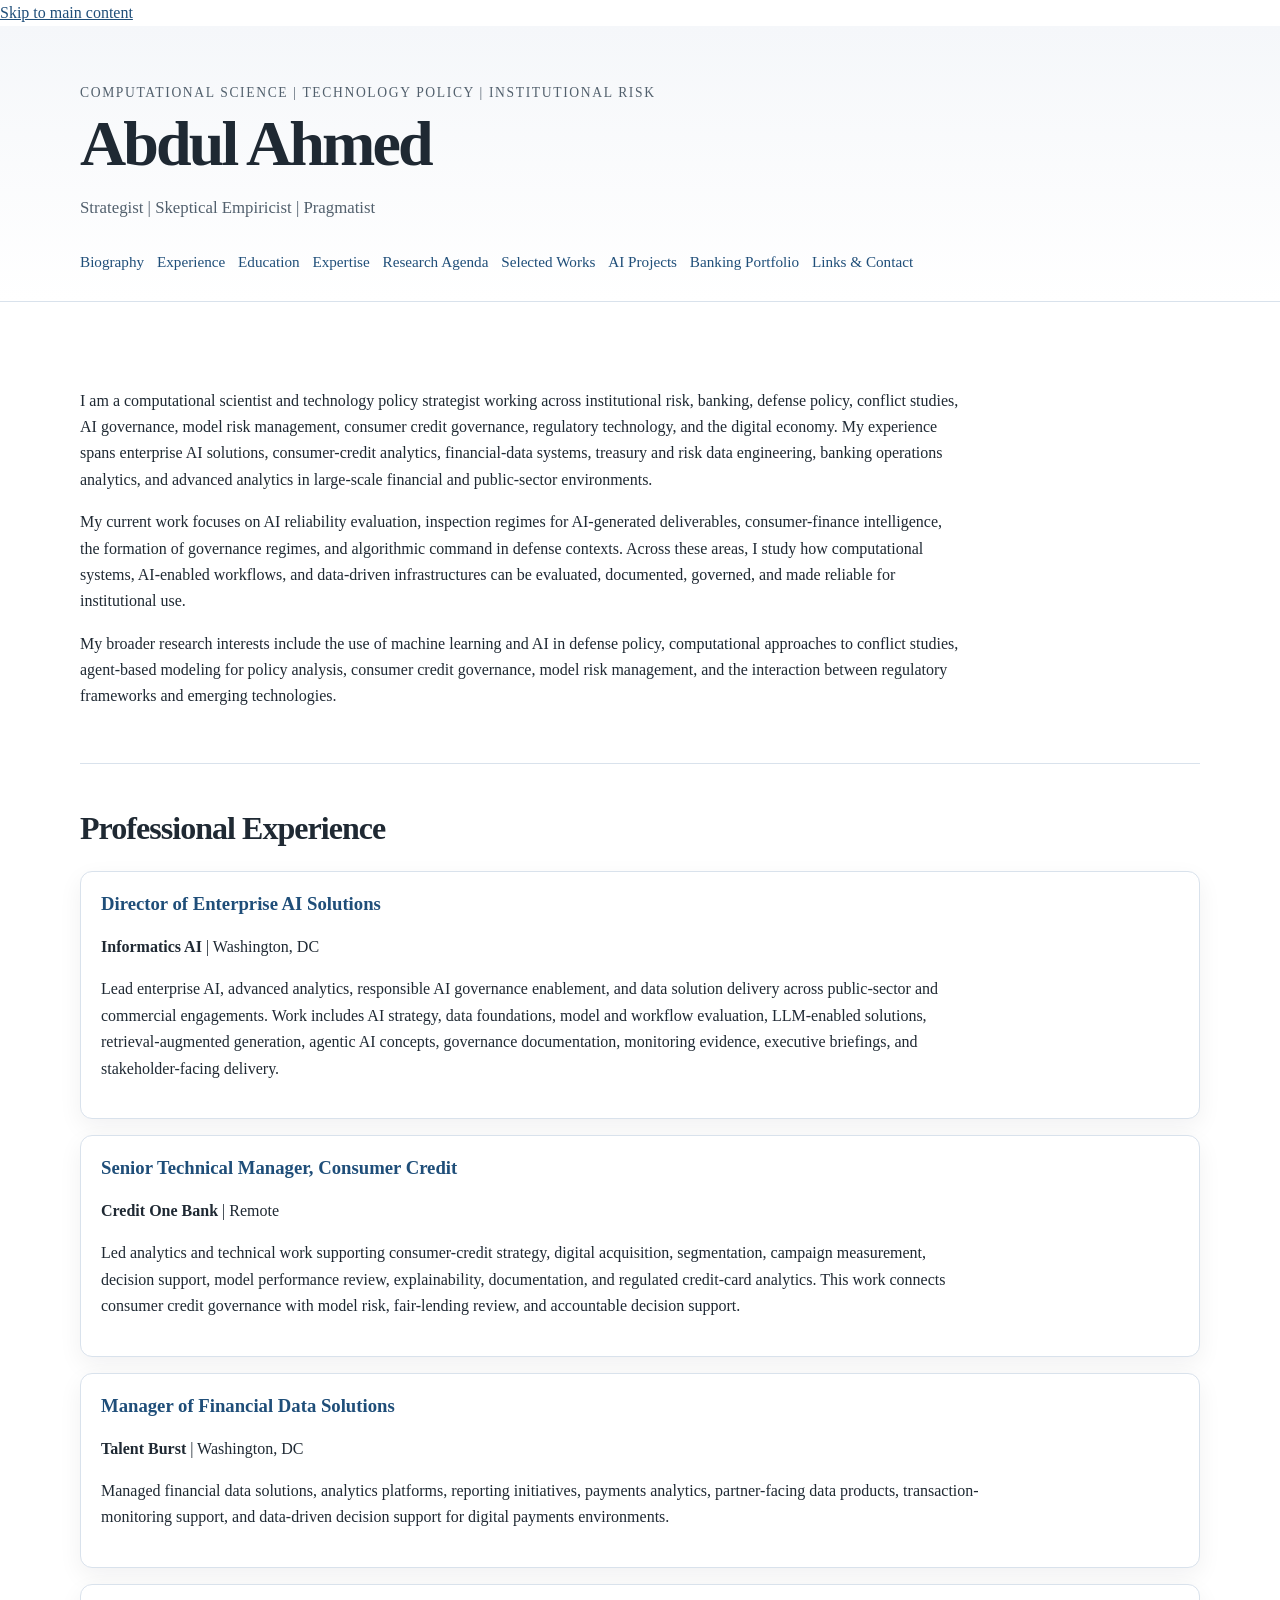
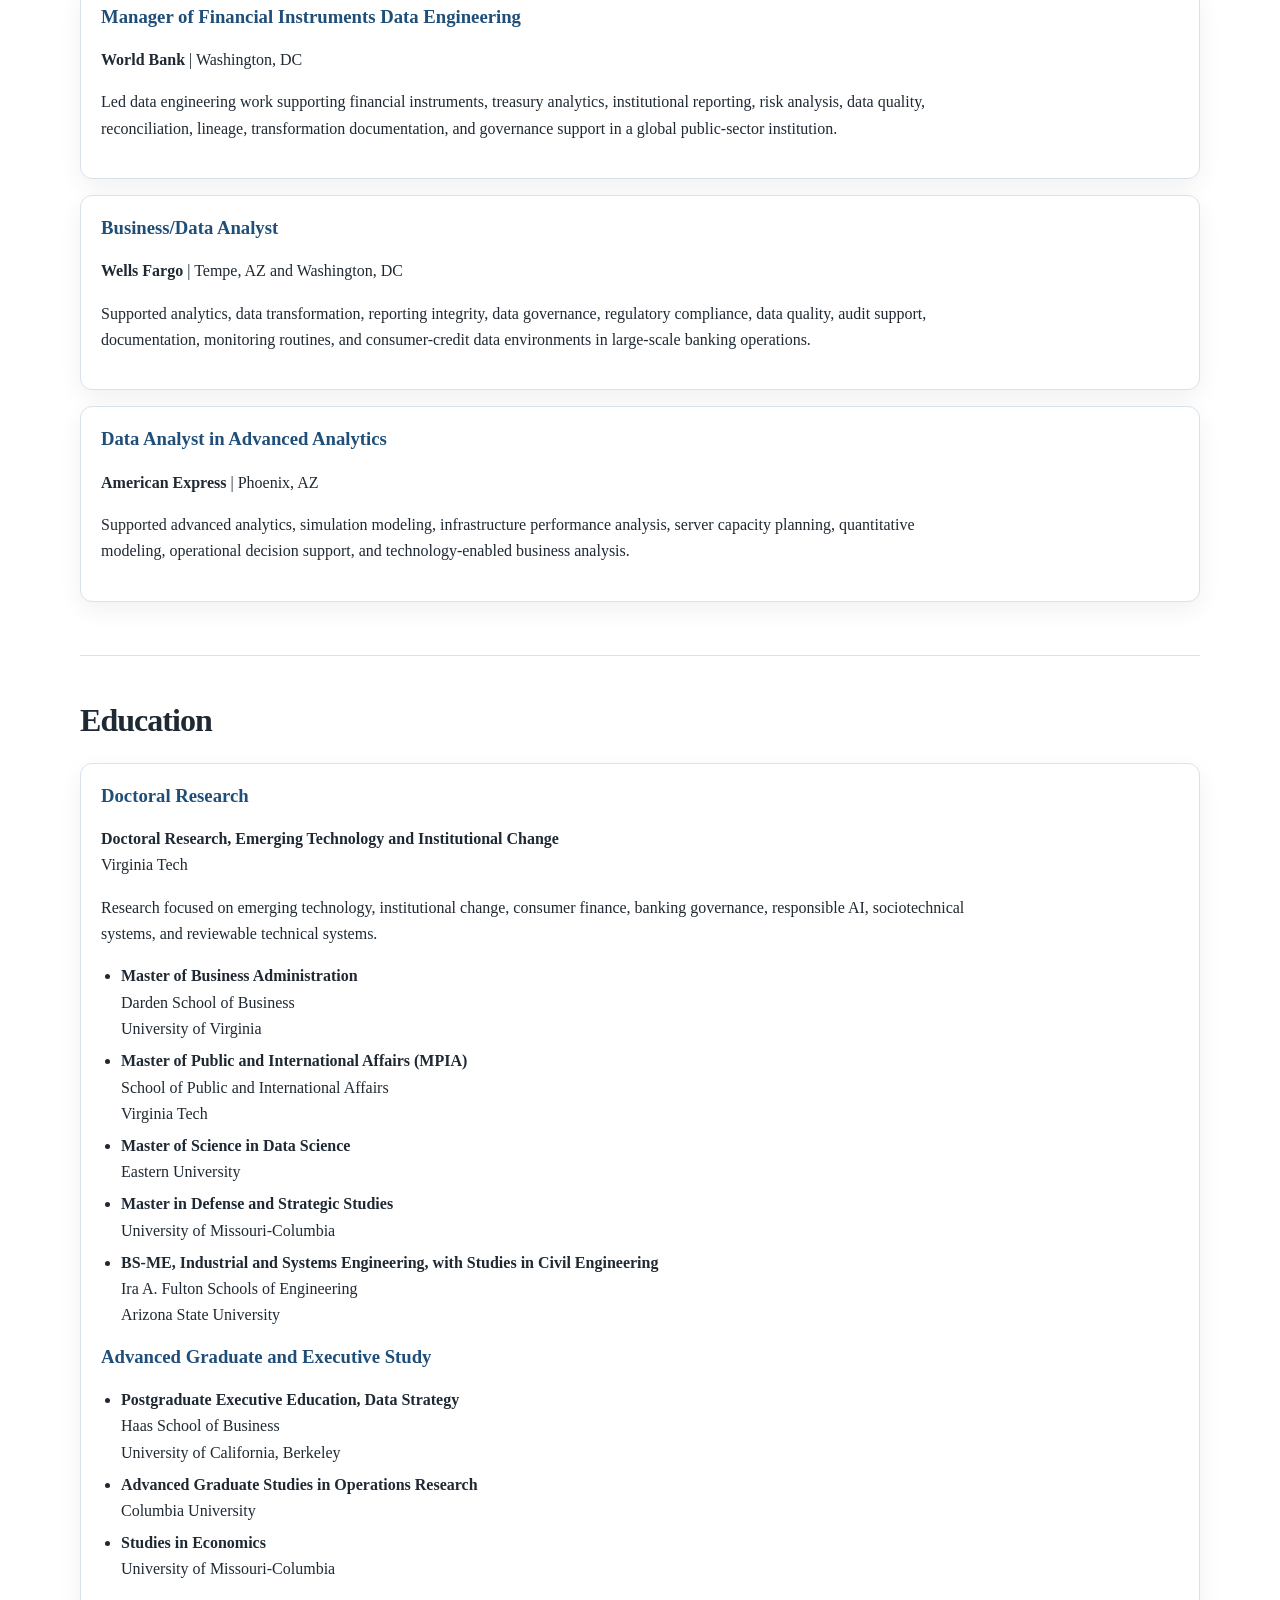
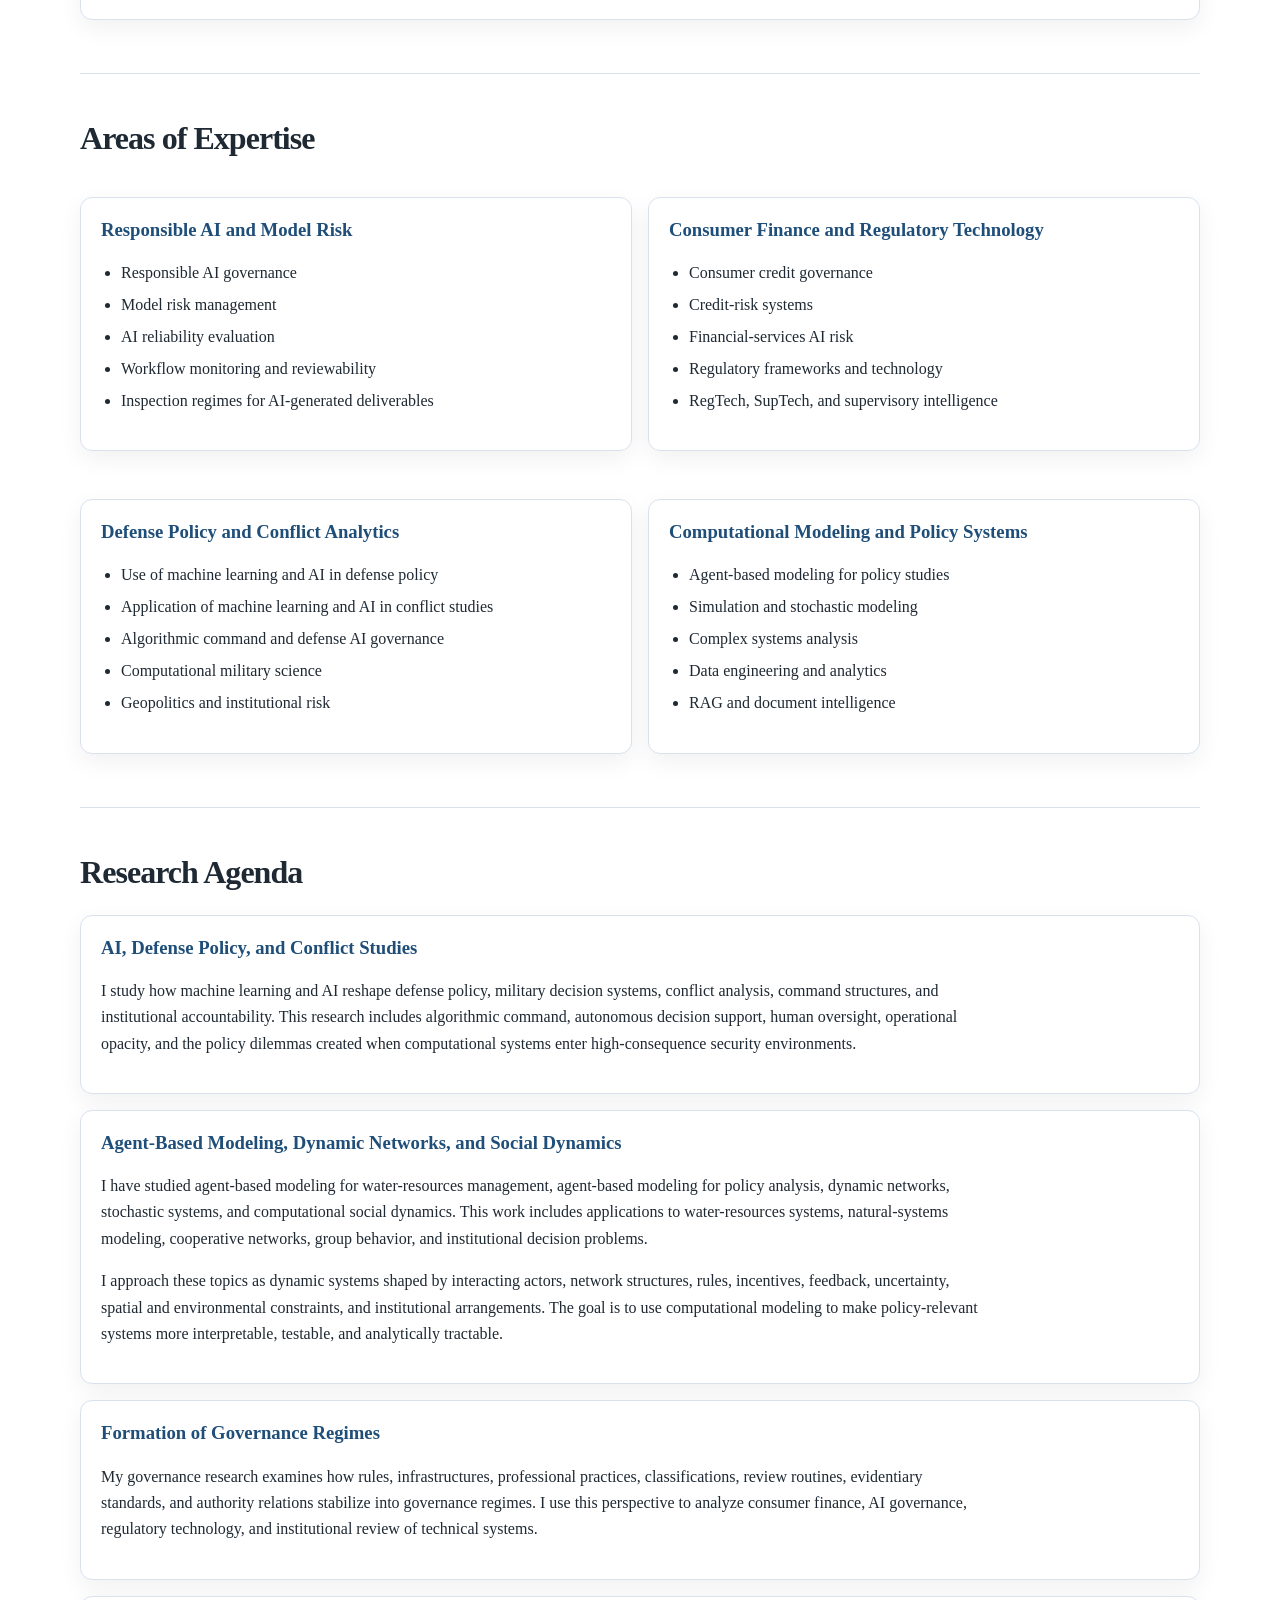
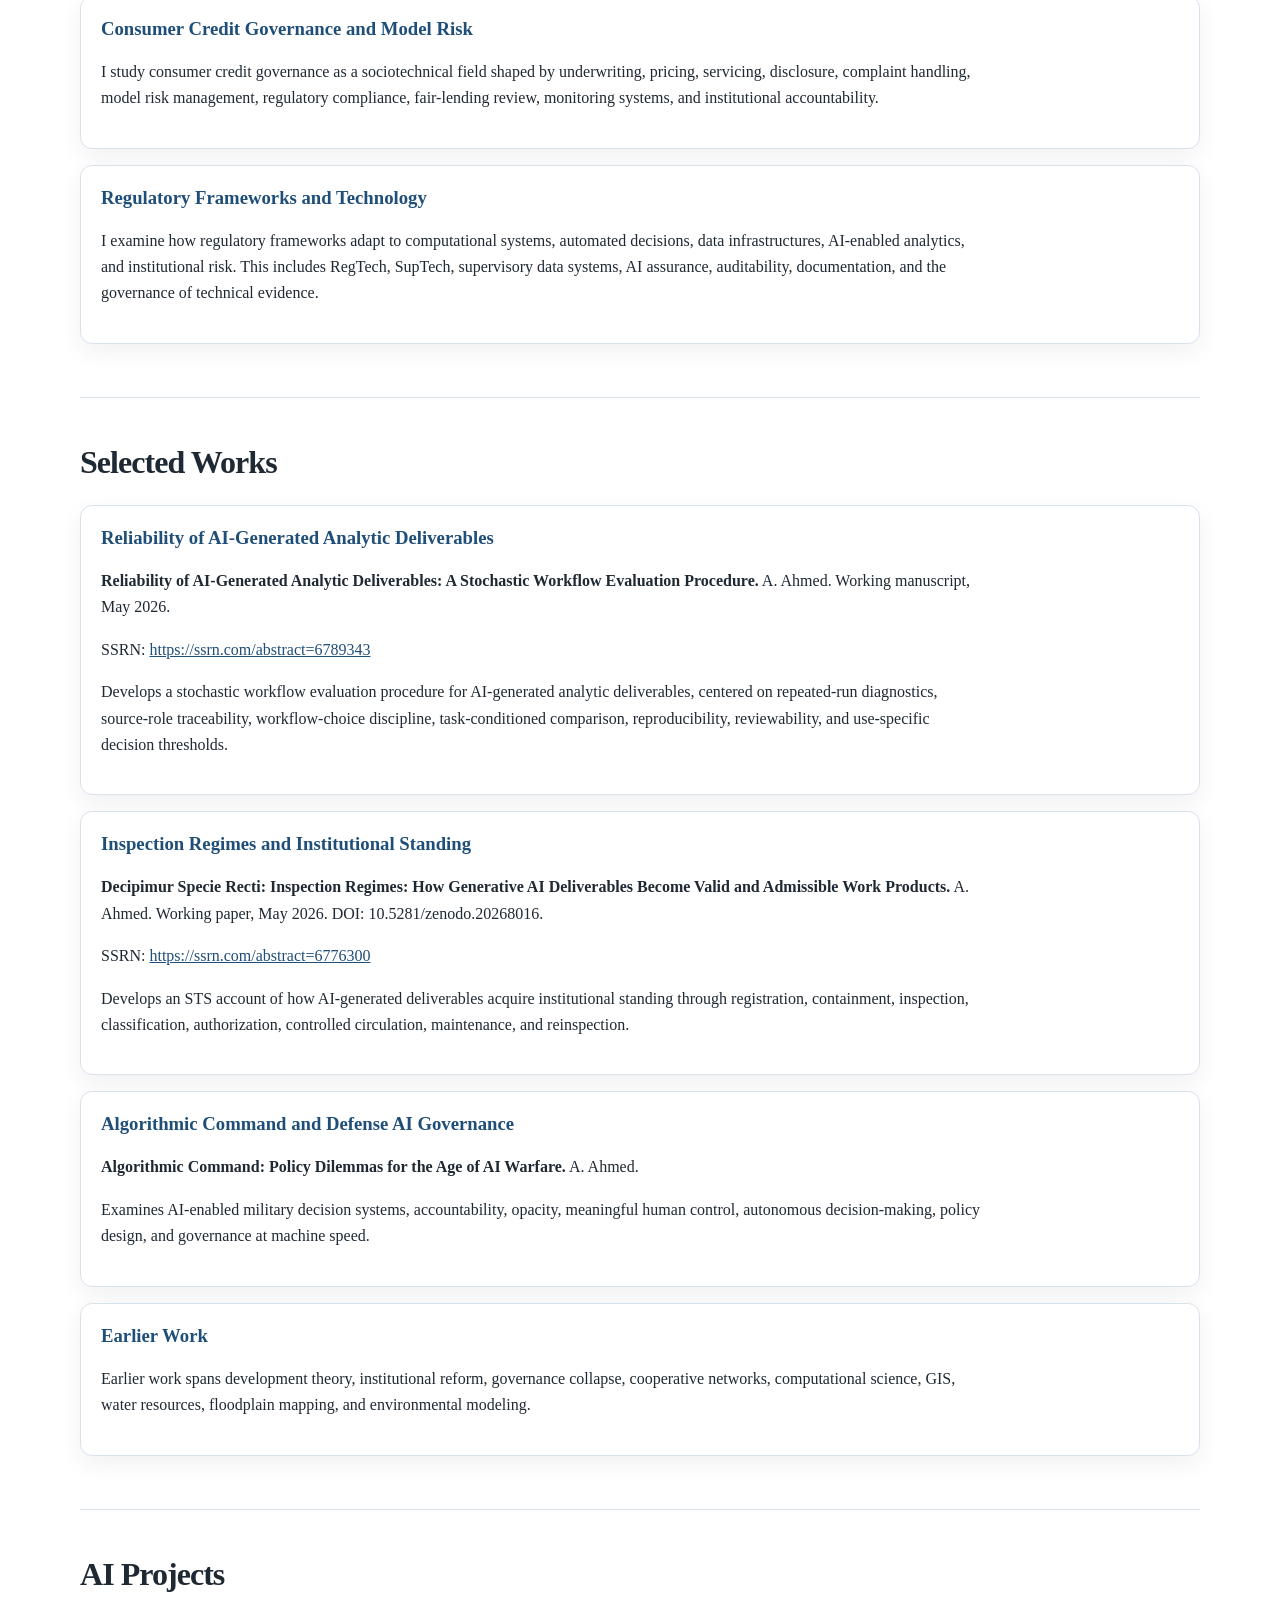
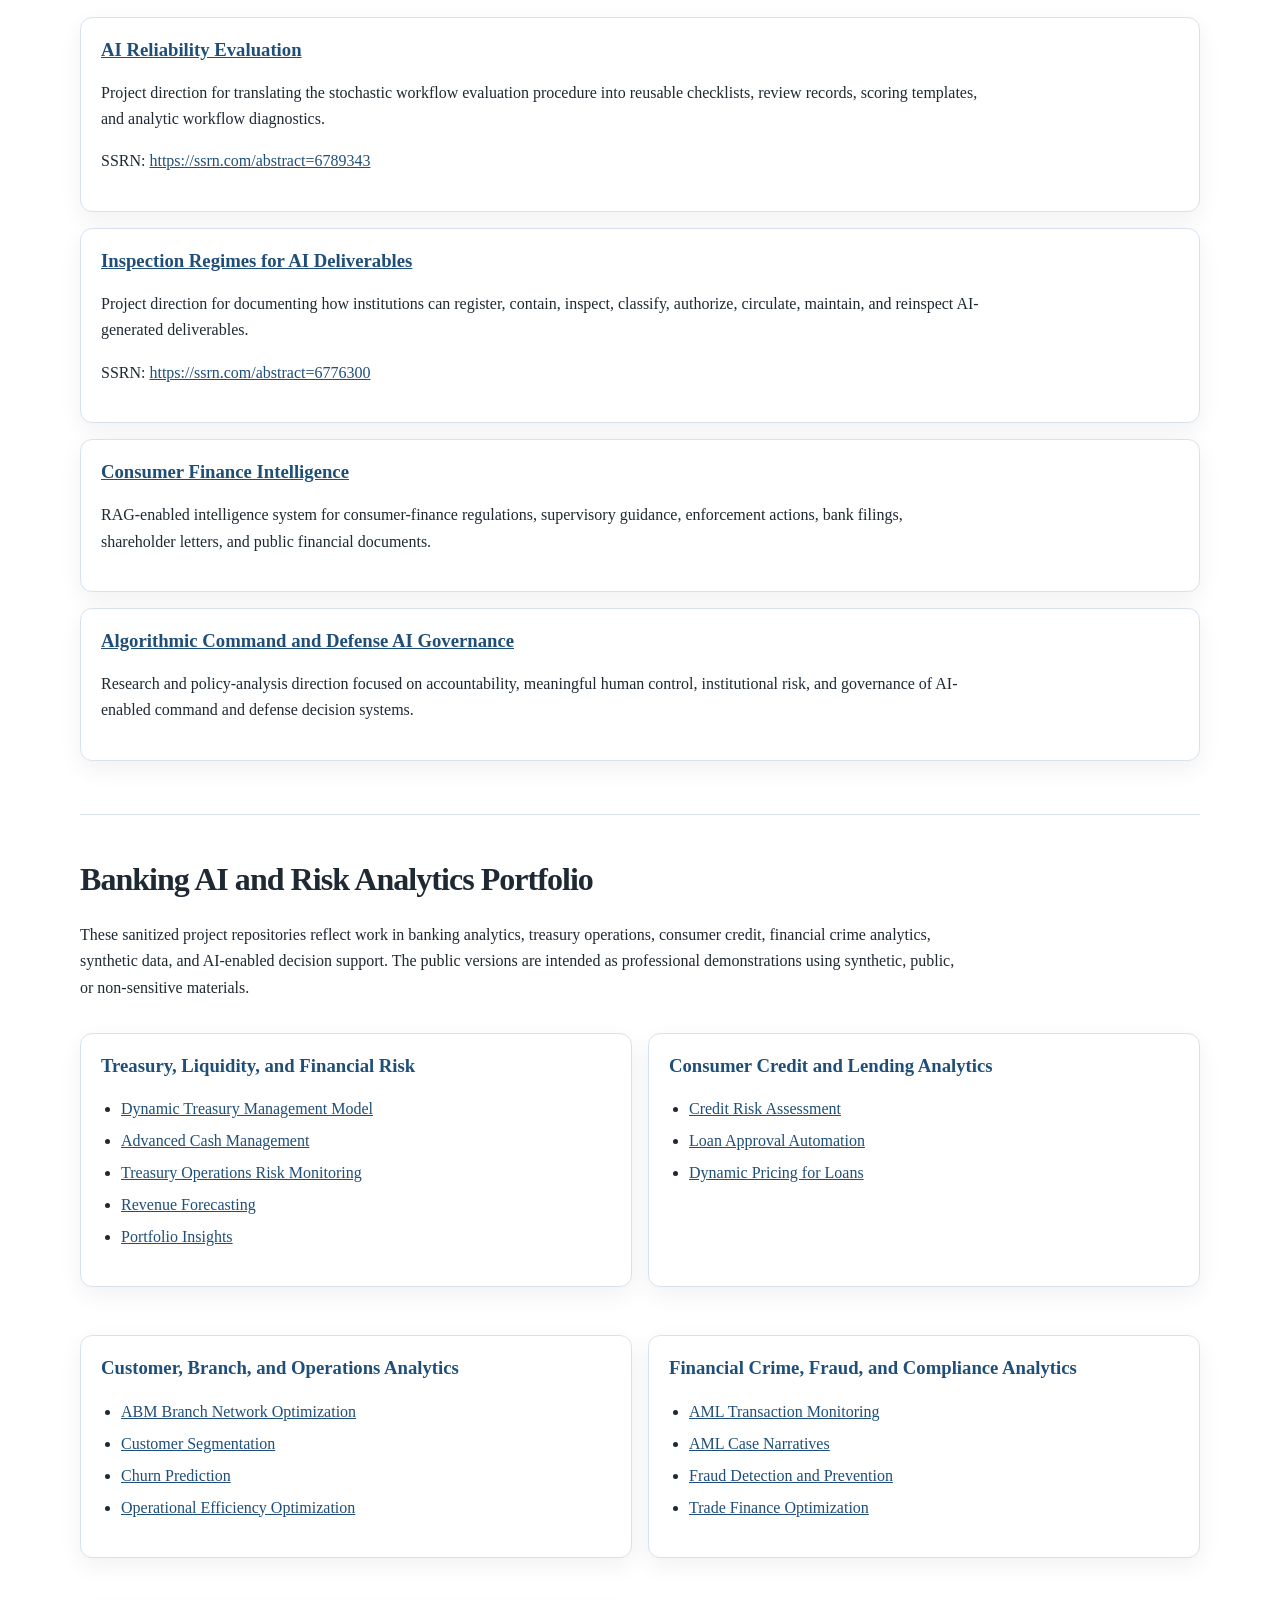
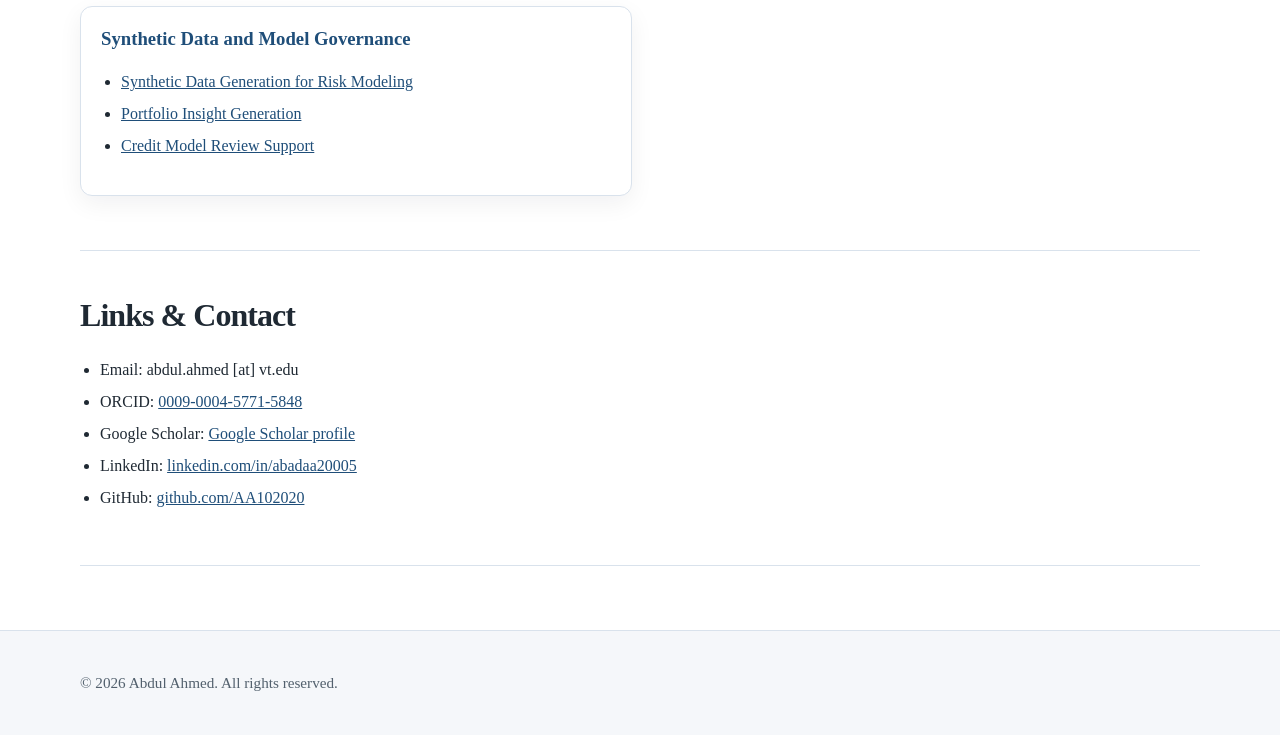
==== commit 24a337de: "Add files via upload" ====
--- a/index.html
+++ b/index.html
@@ -4,20 +4,20 @@
   <meta charset="UTF-8" />
   <meta name="viewport" content="width=device-width, initial-scale=1.0" />
 
-  <title>Abdul Ahmed | Computational Scientist, Technology Policy, and Institutional Risk</title>
+  <title>Abdul Ahmed | Computational Science, Technology Policy, and Institutional Risk</title>
 
   <meta name="description" content="Abdul Ahmed is a computational scientist and technology policy strategist working across institutional risk, banking, defense policy, conflict studies, AI governance, model risk management, consumer credit governance, regulatory technology, and the digital economy." />
   <meta name="author" content="Abdul Ahmed" />
   <meta name="robots" content="index, follow" />
   <link rel="canonical" href="https://AA102020.github.io" />
 
-  <meta property="og:title" content="Abdul Ahmed | Computational Scientist, Technology Policy, and Institutional Risk" />
+  <meta property="og:title" content="Abdul Ahmed | Computational Science, Technology Policy, and Institutional Risk" />
   <meta property="og:description" content="Professional website for Abdul Ahmed, focused on computational science, technology policy, institutional risk, AI governance, defense policy, conflict studies, consumer credit governance, model risk, and regulatory technology." />
   <meta property="og:type" content="website" />
   <meta property="og:url" content="https://AA102020.github.io" />
 
   <meta name="twitter:card" content="summary" />
-  <meta name="twitter:title" content="Abdul Ahmed | Computational Scientist, Technology Policy, and Institutional Risk" />
+  <meta name="twitter:title" content="Abdul Ahmed | Computational Science, Technology Policy, and Institutional Risk" />
   <meta name="twitter:description" content="Computational science, technology policy, institutional risk, banking, defense policy, AI governance, model risk, and regulatory technology." />
 
   <link rel="stylesheet" href="style.css" />
@@ -29,7 +29,7 @@
 
   <header class="site-header">
     <div class="container">
-      <p class="eyebrow">Computational Scientist | Technology Policy | Institutional Risk</p>
+      <p class="eyebrow">Computational Science | Technology Policy | Institutional Risk</p>
       <h1>Abdul Ahmed</h1>
       <p class="tagline">
         Strategist | Skeptical Empiricist | Pragmatist
@@ -51,10 +51,9 @@
 
   <main id="main-content" class="container">
 
-    <section id="biography">
-      <h2>Biography</h2>
-
-      <p>
+    <section id="biography" aria-label="Biography">
+
+<p>
         I am a computational scientist and technology policy strategist working across
         institutional risk, banking, defense policy, conflict studies, AI governance,
         model risk management, consumer credit governance, regulatory technology, and the digital economy.
@@ -204,8 +203,6 @@
         </ul>
       </div>
     </section>
-
-
 
     <section id="expertise">
       <h2>Areas of Expertise</h2>
